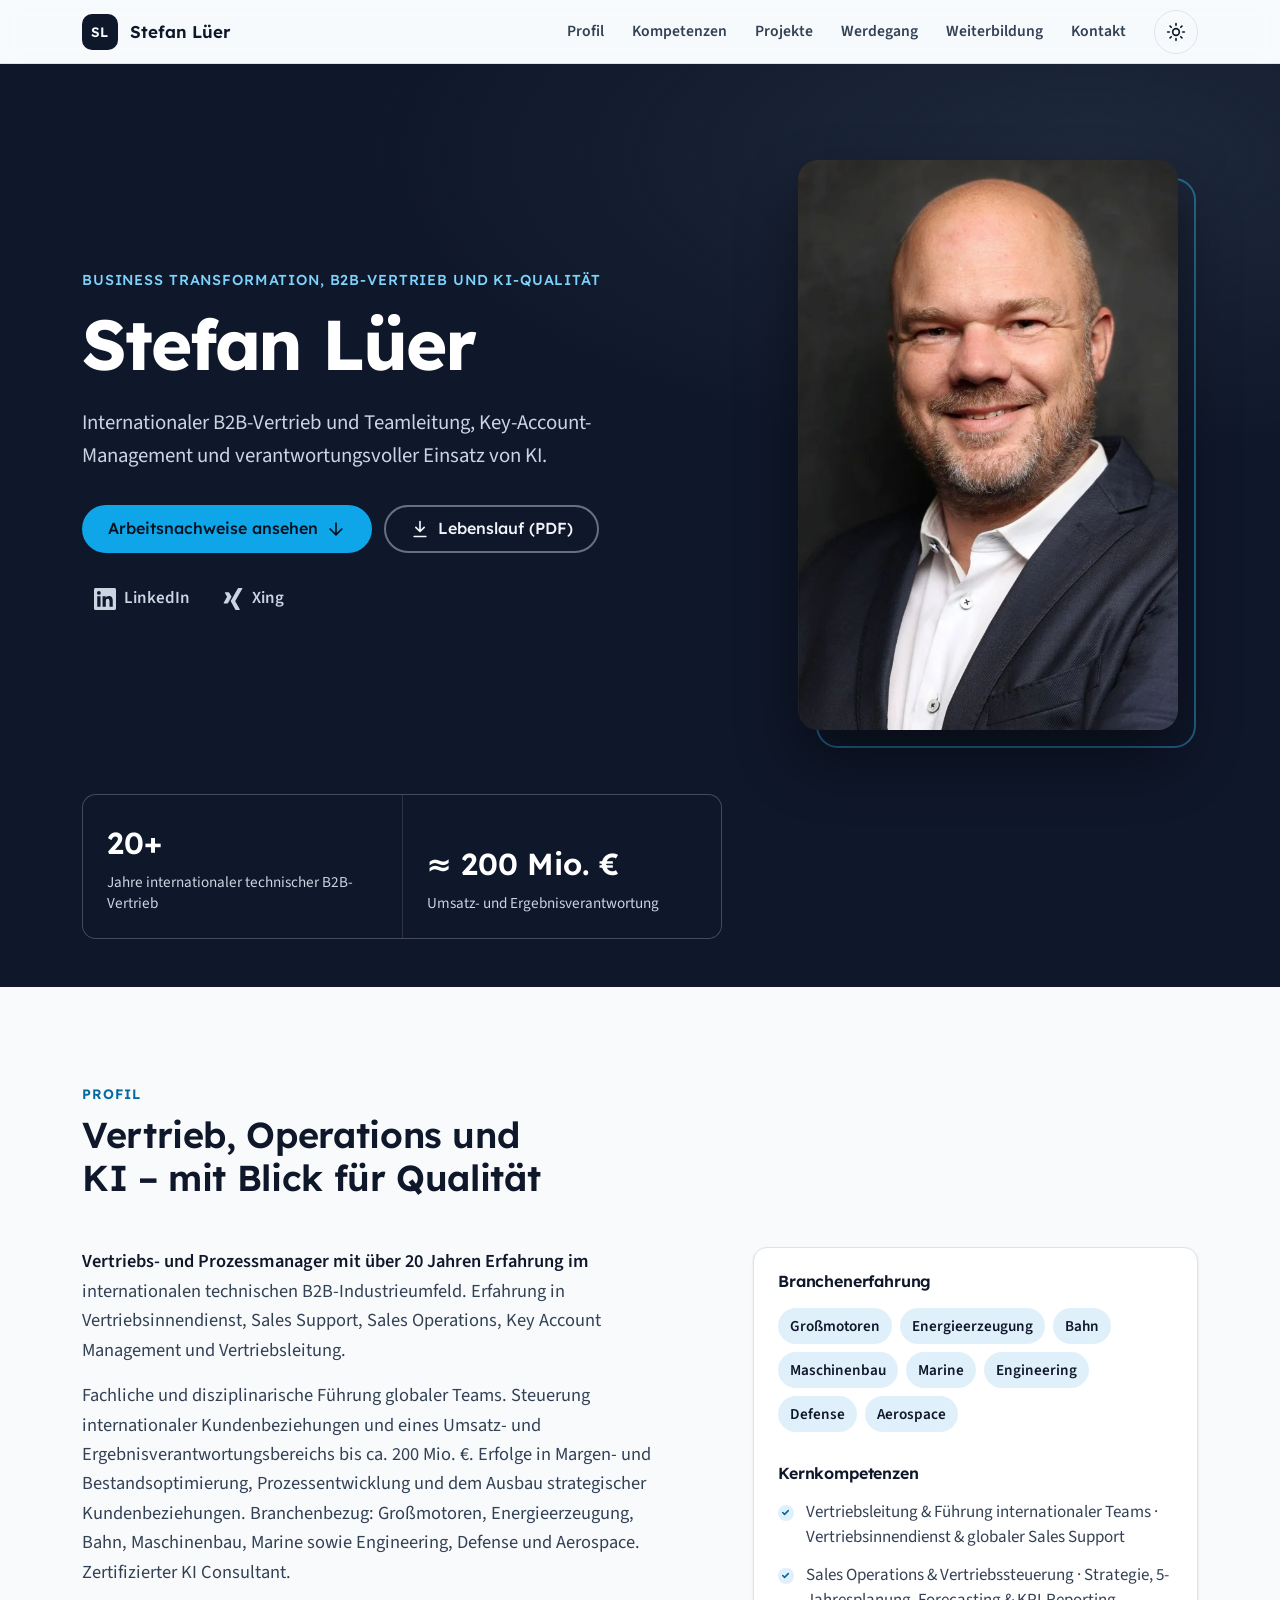
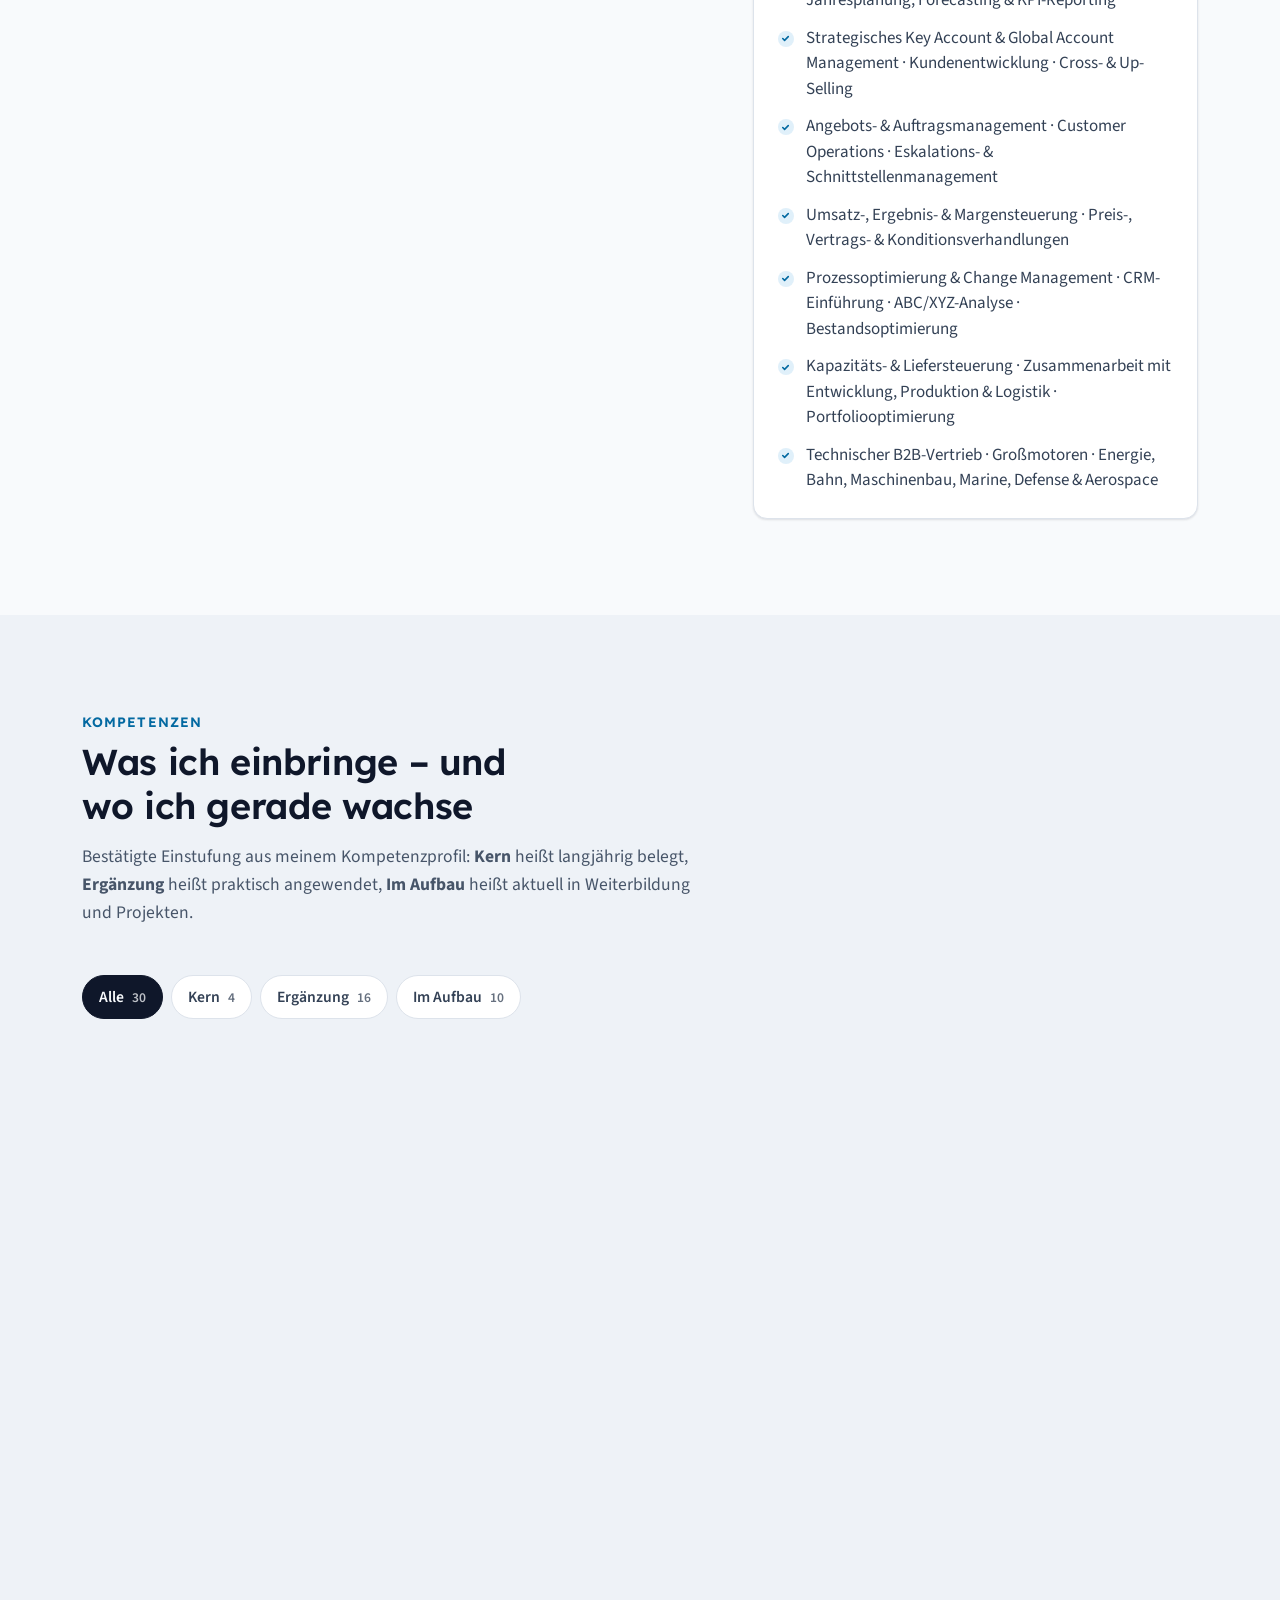
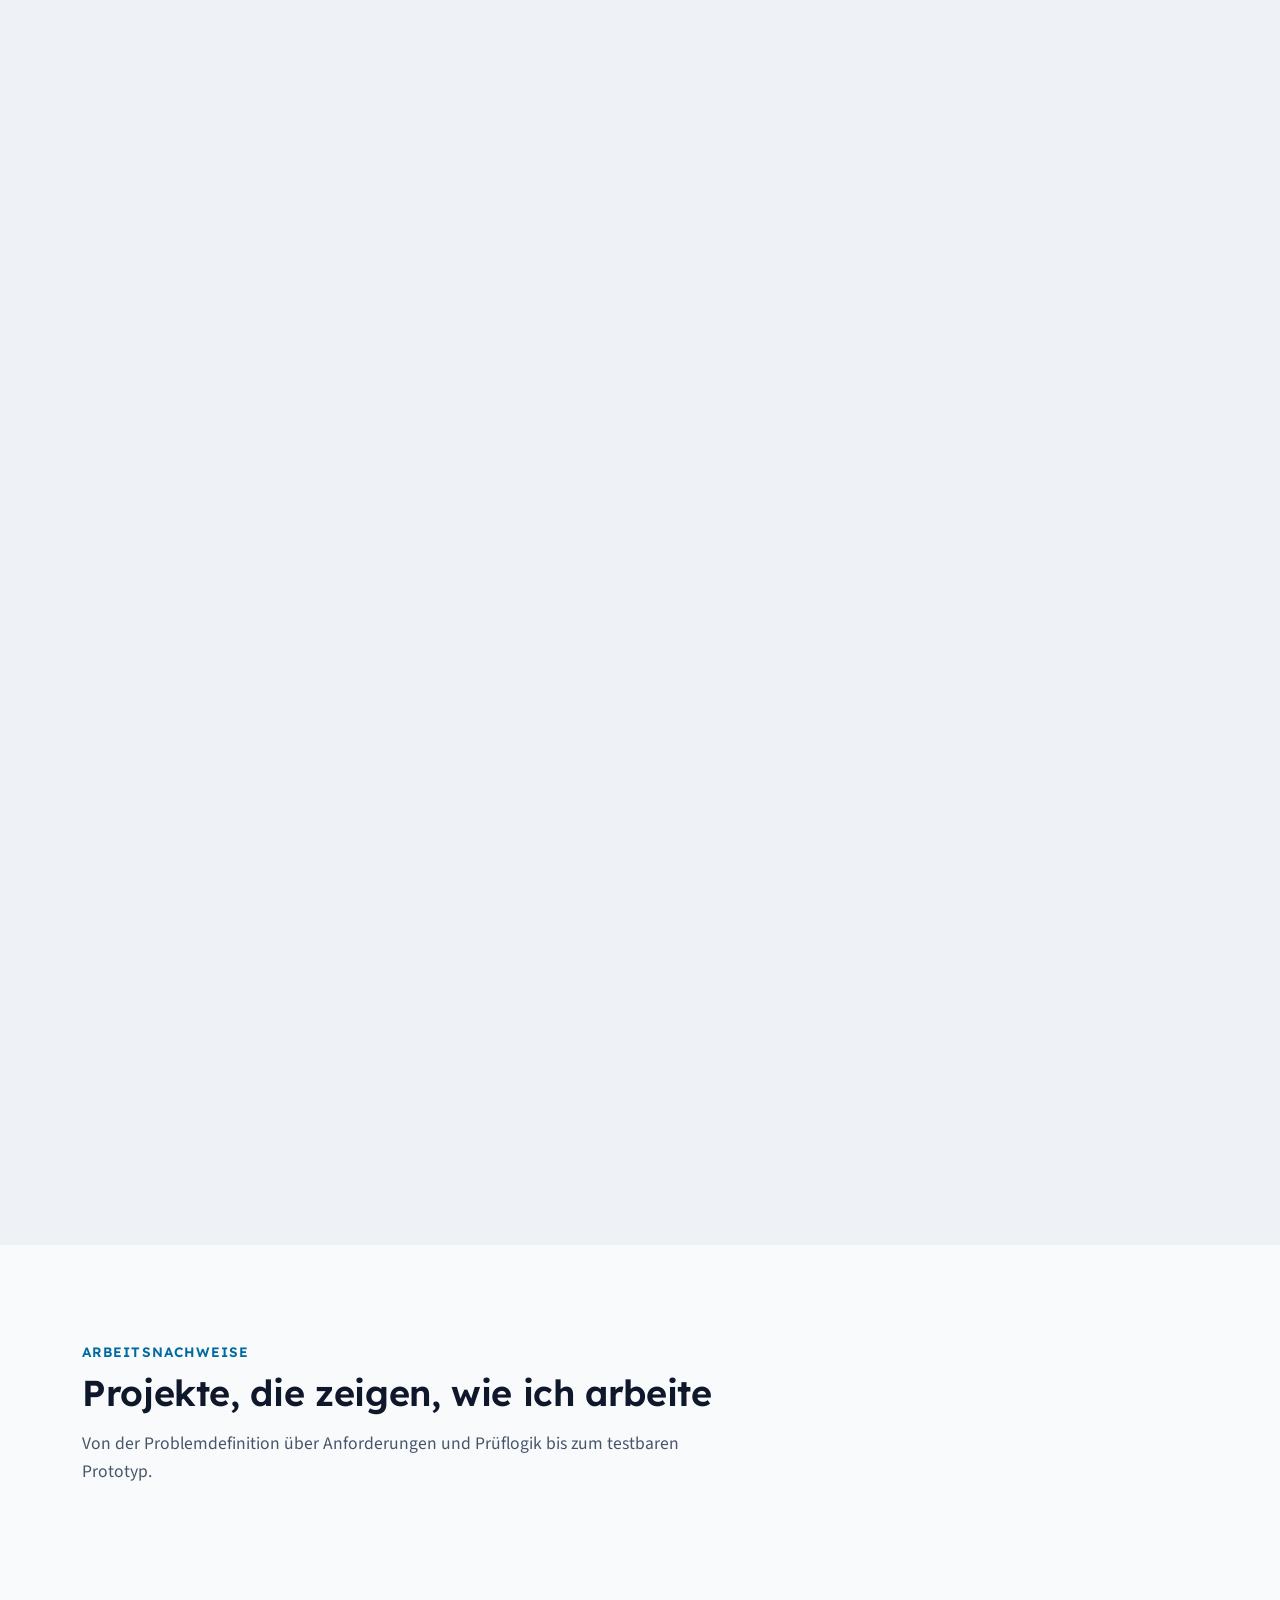
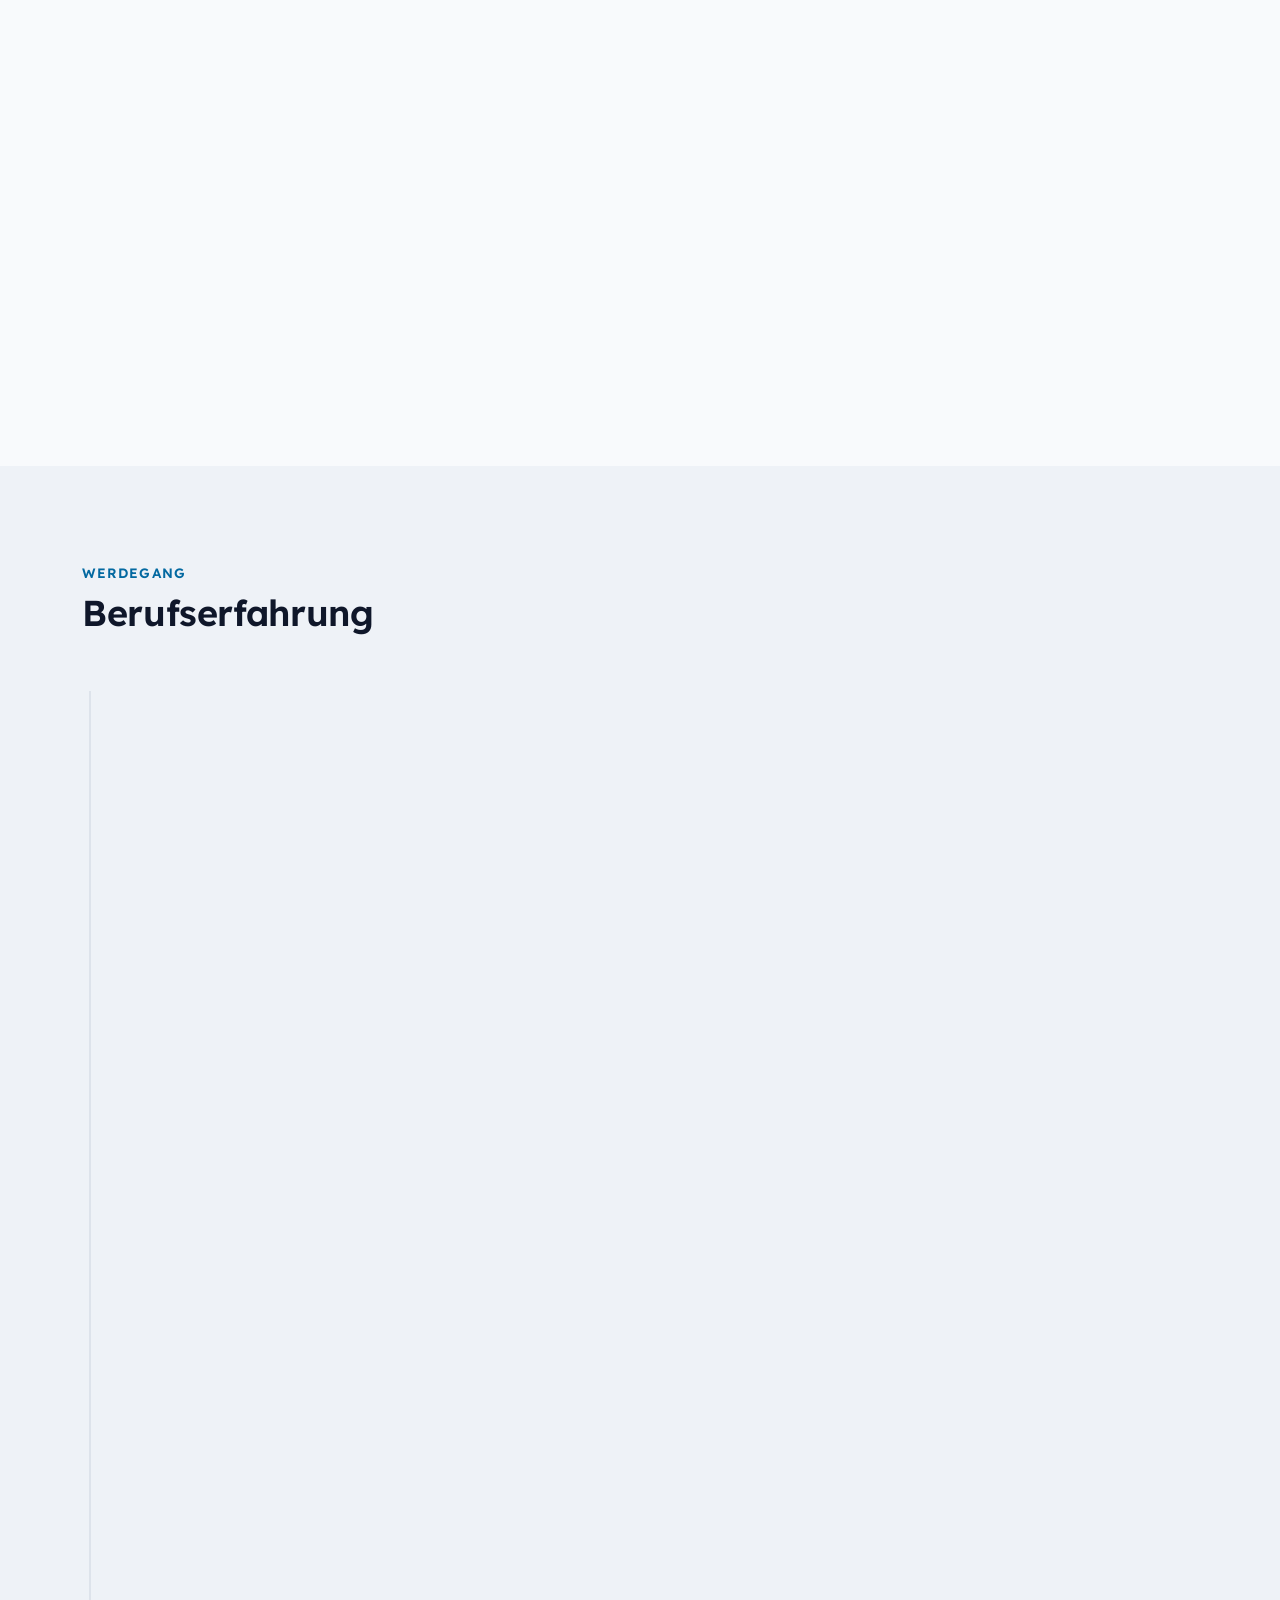
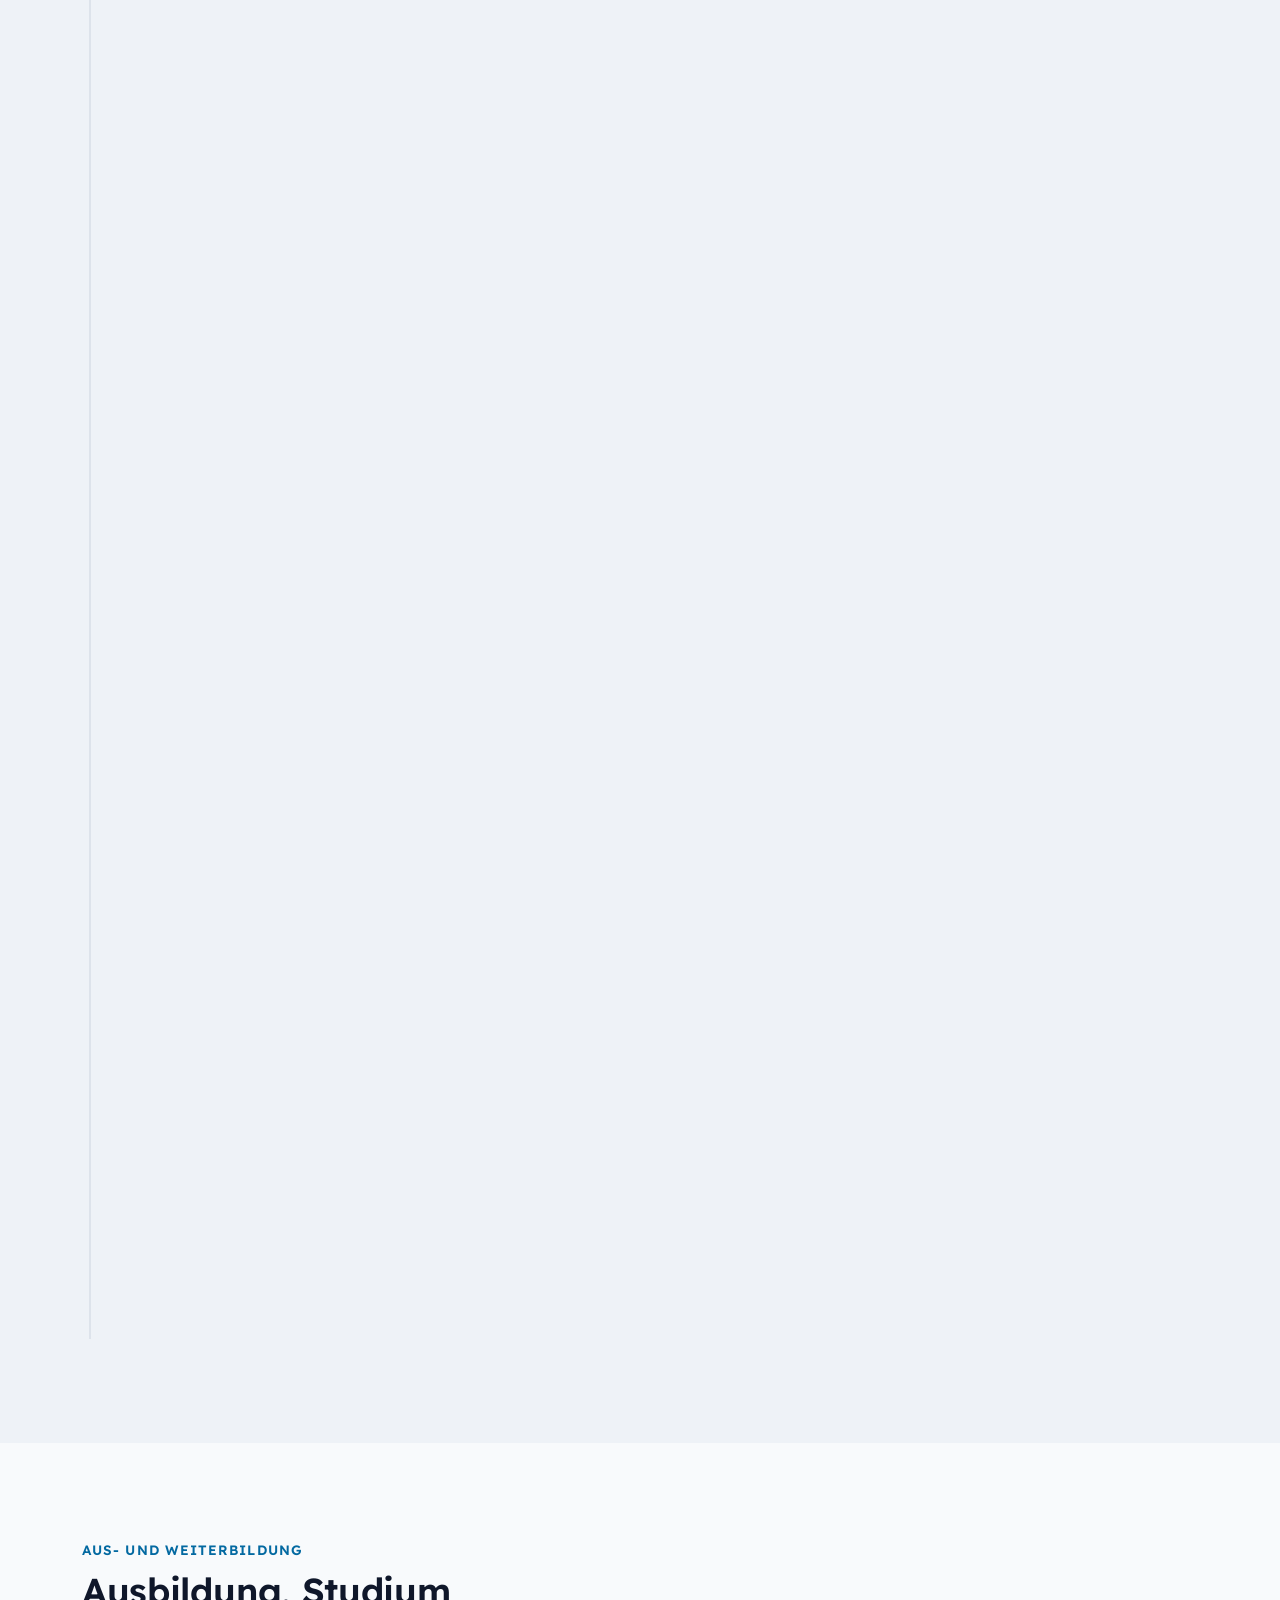
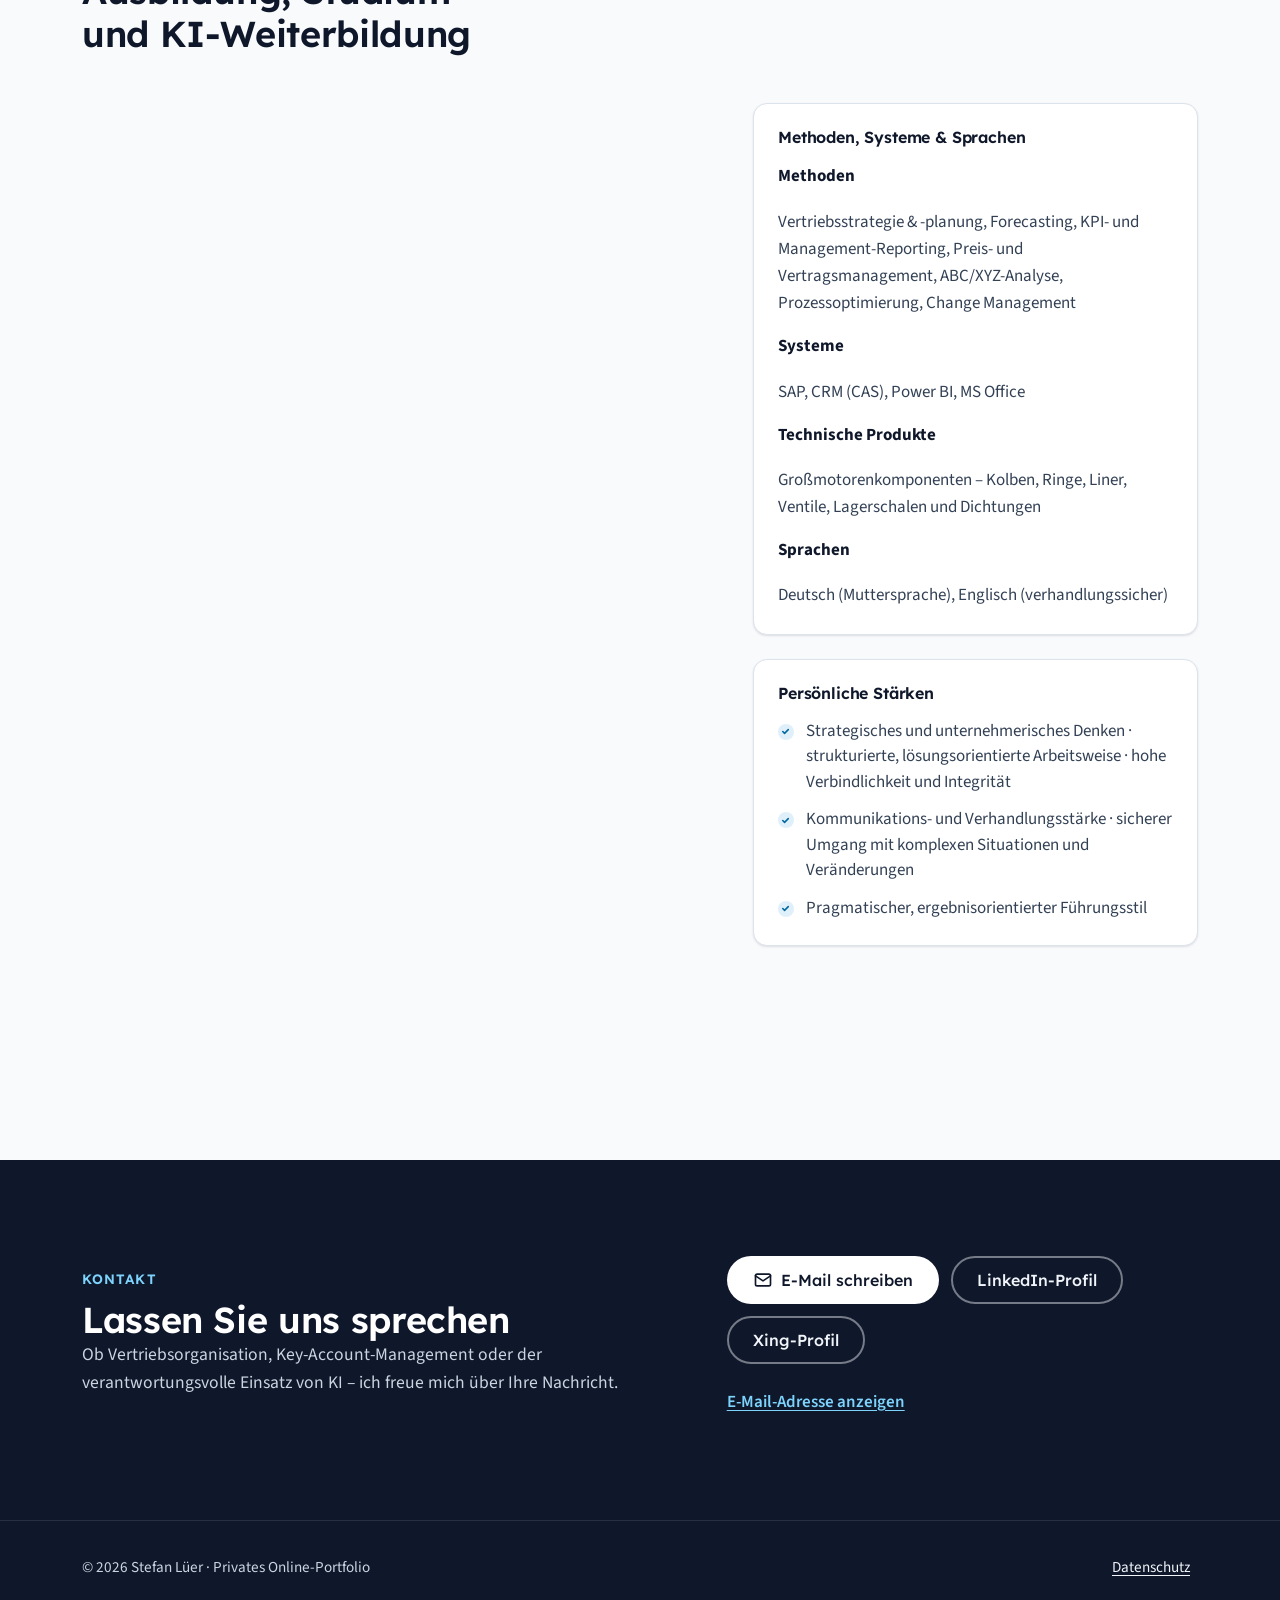
==== site/index.html @ bfc2ee9d "Homepage Stefan Lüer (lueer.me): Profil, Kompetenzen, CHECK!-Demonstrator, Werdegang - Nur site/ wir" ====
<!doctype html>
<html lang="de">
<head>
  <meta charset="utf-8">
  <meta name="viewport" content="width=device-width, initial-scale=1">
  <meta http-equiv="Content-Security-Policy" content="default-src 'self'; script-src 'self'; style-src 'self'; img-src 'self' data:; font-src 'self'; frame-src 'self'; connect-src 'self' https://docs.google.com; base-uri 'self'; form-action 'none'; object-src 'none'; upgrade-insecure-requests">
  <meta name="referrer" content="strict-origin-when-cross-origin">
  <title>Stefan Lüer – Internationaler B2B-Vertrieb, Key-Account-Management & KI</title>
  <meta name="description" content="Stefan Lüer: über 20 Jahre internationaler technischer B2B-Vertrieb, Teamleitung und Key-Account-Management – verbunden mit dem verantwortungsvollen Einsatz von KI. Kompetenzen, Projekte und Werdegang.">
  <link rel="canonical" href="https://lueer.me/">
  <meta property="og:type" content="profile">
  <meta property="og:locale" content="de_DE">
  <meta property="og:url" content="https://lueer.me/">
  <meta property="og:title" content="Stefan Lüer – Internationaler B2B-Vertrieb, Key-Account-Management & KI">
  <meta property="og:description" content="Kompetenzen, Arbeitsnachweise und Werdegang.">
  <meta property="og:image" content="https://lueer.me/assets/portrait.jpg">
  <meta property="og:image:alt" content="Portrait von Stefan Lüer">
  <meta name="twitter:card" content="summary">
  <meta name="theme-color" content="#0F172A">
  <link rel="icon" href="favicon.svg" type="image/svg+xml">
  <link rel="preload" href="assets/fonts/lexend-latin.woff2" as="font" type="font/woff2" crossorigin>
  <link rel="stylesheet" href="css/styles.css">
  <script src="js/theme-init.js"></script>
  <script type="application/ld+json">
  {
    "@context": "https://schema.org",
    "@type": "Person",
    "name": "Stefan Lüer",
    "url": "https://lueer.me/",
    "image": "https://lueer.me/assets/portrait.jpg",
    "jobTitle": "Vertriebs- und Prozessmanager",
    "knowsAbout": ["Internationaler B2B-Vertrieb", "Key Account Management", "Sales Operations", "Teamleitung", "KI-Qualität und Evaluation"],
    "sameAs": ["https://www.linkedin.com/in/stefanlueer/", "https://www.xing.com/profile/Stefan_Lueer4"]
  }
  </script>
</head>
<body>
  <a class="skip-link" href="#main">Zum Inhalt springen</a>

  <header class="site-header" id="top">
    <div class="container header-inner">
      <a class="brand" href="#top" aria-label="Stefan Lüer – zum Seitenanfang">
        <span class="brand-mark" aria-hidden="true">SL</span>
        <span class="brand-name">Stefan Lüer</span>
      </a>
      <nav class="main-nav" aria-label="Hauptnavigation">
        <button class="nav-toggle" type="button" aria-expanded="false" aria-controls="nav-list">
          <svg class="icon" aria-hidden="true" viewBox="0 0 24 24"><path d="M4 7h16M4 12h16M4 17h16"/></svg>
          <span>Menü</span>
        </button>
        <ul id="nav-list" class="nav-list">
          <li><a href="#profil">Profil</a></li>
          <li><a href="#kompetenzen">Kompetenzen</a></li>
          <li><a href="#projekte">Projekte</a></li>
          <li><a href="#werdegang">Werdegang</a></li>
          <li><a href="#weiterbildung">Weiterbildung</a></li>
          <li><a href="#kontakt">Kontakt</a></li>
        </ul>
      </nav>
      <button class="theme-toggle" type="button" aria-label="Farbschema umschalten">
        <svg class="icon icon-sun" aria-hidden="true" viewBox="0 0 24 24"><circle cx="12" cy="12" r="4"/><path d="M12 2v2M12 20v2M4.9 4.9l1.4 1.4M17.7 17.7l1.4 1.4M2 12h2M20 12h2M4.9 19.1l1.4-1.4M17.7 6.3l1.4-1.4"/></svg>
        <svg class="icon icon-moon" aria-hidden="true" viewBox="0 0 24 24"><path d="M21 12.8A9 9 0 1 1 11.2 3a7 7 0 0 0 9.8 9.8z"/></svg>
      </button>
    </div>
  </header>

  <main id="main" tabindex="-1">
    <!-- HERO -->
    <section class="hero" aria-labelledby="hero-title">
      <div class="container hero-grid">
        <div class="hero-copy">
          <p class="eyebrow" data-bind="rolle"></p>
          <h1 id="hero-title">Stefan Lüer</h1>
          <p class="hero-lead" data-bind="schwerpunkt"></p>
          <div class="hero-actions">
            <a class="btn btn-primary" href="#projekte">
              Arbeitsnachweise ansehen
              <svg class="icon" aria-hidden="true" viewBox="0 0 24 24"><path d="M12 5v14M5 12l7 7 7-7"/></svg>
            </a>
            <a class="btn btn-ghost" data-link="pdf" href="downloads/Lebenslauf_Stefan_Lueer.pdf" download>
              <svg class="icon" aria-hidden="true" viewBox="0 0 24 24"><path d="M12 3v12M7 10l5 5 5-5M5 21h14"/></svg>
              Lebenslauf (PDF)
            </a>
          </div>
          <ul class="social" aria-label="Profile">
            <li><a class="social-link" data-link="linkedin" href="https://www.linkedin.com/in/stefanlueer/" target="_blank" rel="noopener noreferrer">
              <svg class="icon icon-brand" aria-hidden="true" viewBox="0 0 24 24"><path d="M20.45 20.45h-3.55v-5.57c0-1.33-.03-3.04-1.85-3.04-1.86 0-2.14 1.45-2.14 2.94v5.67H9.35V9h3.41v1.56h.05c.48-.9 1.640-1.85 3.37-1.85 3.6 0 4.27 2.37 4.27 5.46v6.28zM5.34 7.43a2.06 2.06 0 1 1 0-4.13 2.06 2.06 0 0 1 0 4.13zM7.12 20.45H3.56V9h3.56v11.45zM22.22 0H1.77C.79 0 0 .77 0 1.73v20.54C0 23.23.79 24 1.77 24h20.45c.98 0 1.78-.77 1.78-1.73V1.73C24 .77 23.2 0 22.22 0z"/></svg>
              <span>LinkedIn</span><span class="sr-only"> (öffnet in neuem Tab)</span></a></li>
            <li><a class="social-link" data-link="xing" href="https://www.xing.com/profile/Stefan_Lueer4" target="_blank" rel="noopener noreferrer">
              <svg class="icon icon-brand" aria-hidden="true" viewBox="0 0 24 24"><path d="M18.19 0c-.52 0-.74.33-.93.66 0 0-7.46 13.22-7.7 13.66l4.92 9.02c.17.31.44.66.97.66h3.450c.21 0 .38-.08.46-.22.09-.15.09-.35-.01-.54l-4.88-8.92v-.02L22.14.76c.1-.19.1-.39.01-.54-.09-.14-.25-.22-.46-.22h-3.5zM3.65 4.74c-.21 0-.39.07-.47.22-.09.15-.08.34.02.53l2.34 4.05v.02L1.86 16.05c-.1.19-.09.38 0 .53.09.14.24.23.45.23h3.46c.52 0 .77-.35.95-.67l3.73-6.6-2.38-4.16c-.17-.31-.43-.66-.96-.66H3.65z"/></svg>
              <span>Xing</span><span class="sr-only"> (öffnet in neuem Tab)</span></a></li>
          </ul>
        </div>
        <figure class="hero-portrait">
          <picture>
            <source srcset="assets/portrait.webp" type="image/webp">
            <img src="assets/portrait.jpg" width="600" height="900" alt="Portrait von Stefan Lüer" fetchpriority="high">
          </picture>
        </figure>
      </div>
      <div class="container">
        <dl class="stats" id="stats"></dl>
      </div>
    </section>

    <!-- PROFIL -->
    <section class="section" id="profil" aria-labelledby="profil-title">
      <div class="container">
        <header class="section-head">
          <p class="section-kicker">Profil</p>
          <h2 id="profil-title">Vertrieb, Operations und KI – mit Blick für Qualität</h2>
        </header>
        <div class="profil-grid">
          <div class="prose" id="profil-text"></div>
          <aside class="card" aria-labelledby="branchen-title">
            <h3 id="branchen-title" class="card-title">Branchenerfahrung</h3>
            <ul class="chips" id="branchen"></ul>
            <h3 class="card-title mt">Kernkompetenzen</h3>
            <ul class="check-list" id="kernkompetenzen"></ul>
          </aside>
        </div>
      </div>
    </section>

    <!-- KOMPETENZEN -->
    <section class="section section-alt" id="kompetenzen" aria-labelledby="komp-title">
      <div class="container">
        <header class="section-head">
          <p class="section-kicker">Kompetenzen</p>
          <h2 id="komp-title">Was ich einbringe – und wo ich gerade wachse</h2>
          <p class="section-intro">Bestätigte Einstufung aus meinem Kompetenzprofil: <strong>Kern</strong> heißt langjährig belegt, <strong>Ergänzung</strong> heißt praktisch angewendet, <strong>Im Aufbau</strong> heißt aktuell in Weiterbildung und Projekten.</p>
        </header>
        <div class="filter-bar" role="group" aria-label="Kompetenzen nach Stufe filtern" id="komp-filter"></div>
        <p class="sr-only" aria-live="polite" id="komp-status"></p>
        <div class="komp-grid" id="komp-grid"></div>
      </div>
    </section>

    <!-- PROJEKTE -->
    <section class="section" id="projekte" aria-labelledby="proj-title">
      <div class="container">
        <header class="section-head">
          <p class="section-kicker">Arbeitsnachweise</p>
          <h2 id="proj-title">Projekte, die zeigen, wie ich arbeite</h2>
          <p class="section-intro">Von der Problemdefinition über Anforderungen und Prüflogik bis zum testbaren Prototyp.</p>
        </header>
        <div id="projekte-liste" class="projekte"></div>
      </div>
    </section>

    <!-- WERDEGANG -->
    <section class="section section-alt" id="werdegang" aria-labelledby="wd-title">
      <div class="container">
        <header class="section-head">
          <p class="section-kicker">Werdegang</p>
          <h2 id="wd-title">Berufserfahrung</h2>
        </header>
        <ol class="timeline" id="timeline"></ol>
      </div>
    </section>

    <!-- WEITERBILDUNG -->
    <section class="section" id="weiterbildung" aria-labelledby="wb-title">
      <div class="container">
        <header class="section-head">
          <p class="section-kicker">Aus- und Weiterbildung</p>
          <h2 id="wb-title">Ausbildung, Studium und KI-Weiterbildung</h2>
        </header>
        <div class="edu-grid">
          <ol class="edu-list" id="ausbildung"></ol>
          <div class="side-stack">
            <section class="card" aria-labelledby="meth-title">
              <h3 id="meth-title" class="card-title">Methoden, Systeme & Sprachen</h3>
              <dl class="meth-list" id="methoden"></dl>
            </section>
            <section class="card" aria-labelledby="st-title">
              <h3 id="st-title" class="card-title">Persönliche Stärken</h3>
              <ul class="check-list" id="staerken"></ul>
            </section>
          </div>
        </div>
      </div>
    </section>

    <!-- KONTAKT -->
    <section class="section contact" id="kontakt" aria-labelledby="kontakt-title">
      <div class="container contact-inner">
        <div>
          <p class="section-kicker">Kontakt</p>
          <h2 id="kontakt-title">Lassen Sie uns sprechen</h2>
          <p class="section-intro">Ob Vertriebsorganisation, Key-Account-Management oder der verantwortungsvolle Einsatz von KI – ich freue mich über Ihre Nachricht.</p>
        </div>
        <div class="contact-box">
          <div class="contact-actions">
            <button class="btn btn-light" type="button" data-mail="write">
              <svg class="icon" aria-hidden="true" viewBox="0 0 24 24"><rect x="3" y="5" width="18" height="14" rx="2"/><path d="m3 7 9 6 9-6"/></svg>
              E-Mail schreiben
            </button>
            <a class="btn btn-outline-light" href="https://www.linkedin.com/in/stefanlueer/" target="_blank" rel="noopener noreferrer">LinkedIn-Profil<span class="sr-only"> (öffnet in neuem Tab)</span></a>
            <a class="btn btn-outline-light" href="https://www.xing.com/profile/Stefan_Lueer4" target="_blank" rel="noopener noreferrer">Xing-Profil<span class="sr-only"> (öffnet in neuem Tab)</span></a>
          </div>
          <p class="mail-reveal">
            <button class="link-button" type="button" data-mail="show" aria-controls="mail-output" aria-expanded="false">E-Mail-Adresse anzeigen</button>
            <span id="mail-output" class="mail-output" aria-live="polite"></span>
          </p>
        </div>
      </div>
    </section>
  </main>

  <footer class="site-footer">
    <div class="container footer-inner">
      <p>© <span id="jahr">2026</span> Stefan Lüer · Privates Online-Portfolio</p>
      <ul class="footer-links">
        <li><a href="datenschutz.html">Datenschutz</a></li>
      </ul>
    </div>
  </footer>

  <noscript><p class="noscript">Für die vollständige Darstellung bitte JavaScript aktivieren. <a href="downloads/Lebenslauf_Stefan_Lueer.pdf">Lebenslauf als PDF</a></p></noscript>

  <script src="data/cv.js"></script>
  <script src="data/site.js"></script>
  <script src="js/mail.js"></script>
  <script src="js/app.js"></script>
</body>
</html>
---- site/css/styles.css ----
/* =========================================================================
   Stefan Lüer – Homepage
   Design-System (UI/UX Pro Max): „Trust & Authority“, Accessible & Ethical
   Navy + Blau-Akzent · Lexend / Source Sans 3 (selbst gehostet, DSGVO)
   ========================================================================= */

@font-face {
  font-family: "Lexend";
  src: url("../assets/fonts/lexend-latin.woff2") format("woff2");
  font-weight: 100 900; font-style: normal; font-display: swap;
}
@font-face {
  font-family: "Source Sans 3";
  src: url("../assets/fonts/source-sans-3-latin.woff2") format("woff2");
  font-weight: 200 900; font-style: normal; font-display: swap;
}

:root {
  /* Farben – hell */
  --c-bg: #F8FAFC;
  --c-bg-alt: #EEF2F7;
  --c-surface: #FFFFFF;
  --c-ink: #0F172A;
  --c-ink-soft: #334155;
  --c-muted: #475569;
  --c-border: #DDE3EB;
  --c-accent: #0369A1;
  --c-accent-hover: #075985;
  --c-accent-soft: #E0F0FA;
  --c-on-accent: #FFFFFF;
  --c-kern: #0F172A;
  --c-ergaenzung: #0369A1;
  --c-aufbau: #64748B;
  --c-hero: #0F172A;
  --c-hero-2: #1E293B;
  --c-on-hero: #F1F5F9;
  --c-on-hero-muted: #CBD5E1;
  --c-focus: #0369A1;

  /* Typografie */
  --f-head: "Lexend", system-ui, -apple-system, "Segoe UI", sans-serif;
  --f-body: "Source Sans 3", system-ui, -apple-system, "Segoe UI", sans-serif;

  /* Abstände (8er-Raster, großzügig) */
  --s-1: 4px; --s-2: 8px; --s-3: 12px; --s-4: 16px; --s-5: 24px;
  --s-6: 32px; --s-7: 48px; --s-8: 64px; --s-9: 96px;

  --radius: 14px;
  --radius-sm: 8px;
  --shadow-1: 0 1px 2px rgba(15, 23, 42, .06), 0 1px 3px rgba(15, 23, 42, .06);
  --shadow-2: 0 10px 30px rgba(15, 23, 42, .10);
  --ease-out: cubic-bezier(.22, .61, .36, 1);
  --t-fast: 160ms;
  --t-med: 320ms;
  --header-h: 64px;
  color-scheme: light;
}

@media (prefers-color-scheme: dark) {
  :root:not([data-theme="light"]) {
    --c-bg: #0B1120; --c-bg-alt: #111a2e; --c-surface: #15203a; --c-ink: #F1F5F9;
    --c-ink-soft: #CBD5E1; --c-muted: #A3B1C6; --c-border: #263354; --c-accent: #38BDF8;
    --c-accent-hover: #7DD3FC; --c-accent-soft: #0c2a40; --c-on-accent: #04121F;
    --c-kern: #F1F5F9; --c-ergaenzung: #38BDF8; --c-aufbau: #94A3B8;
    --c-hero: #070C18; --c-hero-2: #111a2e; --c-focus: #7DD3FC;
    --shadow-1: 0 1px 2px rgba(0,0,0,.4); --shadow-2: 0 10px 30px rgba(0,0,0,.45);
    color-scheme: dark;
  }
}
:root[data-theme="dark"] {
  --c-bg: #0B1120; --c-bg-alt: #111a2e; --c-surface: #15203a; --c-ink: #F1F5F9;
  --c-ink-soft: #CBD5E1; --c-muted: #A3B1C6; --c-border: #263354; --c-accent: #38BDF8;
  --c-accent-hover: #7DD3FC; --c-accent-soft: #0c2a40; --c-on-accent: #04121F;
  --c-kern: #F1F5F9; --c-ergaenzung: #38BDF8; --c-aufbau: #94A3B8;
  --c-hero: #070C18; --c-hero-2: #111a2e; --c-focus: #7DD3FC;
  --shadow-1: 0 1px 2px rgba(0,0,0,.4); --shadow-2: 0 10px 30px rgba(0,0,0,.45);
  color-scheme: dark;
}

/* ---------- Basis ---------- */
*, *::before, *::after { box-sizing: border-box; }
html { scroll-behavior: smooth; scroll-padding-top: calc(var(--header-h) + 16px); -webkit-text-size-adjust: 100%; }
body {
  margin: 0; background: var(--c-bg); color: var(--c-ink);
  font-family: var(--f-body); font-size: 1.0625rem; line-height: 1.6;
  -webkit-font-smoothing: antialiased; text-rendering: optimizeLegibility;
}
h1, h2, h3 { font-family: var(--f-head); line-height: 1.2; margin: 0; text-wrap: balance; letter-spacing: -.01em; }
h2 { font-size: clamp(1.6rem, 1.2rem + 1.6vw, 2.25rem); font-weight: 600; }
h3 { font-size: 1.125rem; font-weight: 600; }
p { margin: 0 0 var(--s-4); }
a { color: var(--c-accent); text-underline-offset: 3px; }
a:hover { color: var(--c-accent-hover); }
img { max-width: 100%; height: auto; display: block; }
ul, ol { margin: 0; padding: 0; }
:focus-visible { outline: 3px solid var(--c-focus); outline-offset: 3px; border-radius: 4px; }
main:focus { outline: none; }

.container { width: 100%; max-width: 1180px; margin: 0 auto; padding: 0 var(--s-4); }
@media (min-width: 768px) { .container { padding: 0 var(--s-6); } }

.icon { width: 20px; height: 20px; flex: none; fill: none; stroke: currentColor; stroke-width: 2; stroke-linecap: round; stroke-linejoin: round; }
.icon-brand { fill: currentColor; stroke: none; }

.sr-only { position: absolute; width: 1px; height: 1px; padding: 0; margin: -1px; overflow: hidden; clip: rect(0 0 0 0); white-space: nowrap; border: 0; }
.skip-link {
  position: absolute; left: var(--s-4); top: -100px; z-index: 1000; padding: var(--s-3) var(--s-4);
  background: var(--c-accent); color: var(--c-on-accent); border-radius: var(--radius-sm); font-weight: 600;
}
.skip-link:focus { top: var(--s-3); color: var(--c-on-accent); }

/* ---------- Buttons ---------- */
.btn {
  display: inline-flex; align-items: center; justify-content: center; gap: var(--s-2);
  min-height: 48px; padding: 0 var(--s-5); border-radius: 999px; border: 2px solid transparent;
  font-family: var(--f-head); font-weight: 500; font-size: 1rem; text-decoration: none; cursor: pointer;
  transition: background-color var(--t-fast) var(--ease-out), color var(--t-fast) var(--ease-out), border-color var(--t-fast) var(--ease-out), transform var(--t-fast) var(--ease-out);
  touch-action: manipulation;
}
.btn:active { transform: scale(.98); }
.btn-primary { background: #0EA5E9; color: #04121F; }
.btn-primary:hover { background: #38BDF8; color: #04121F; }
.btn-ghost { color: var(--c-on-hero); border-color: rgba(241, 245, 249, .4); }
.btn-ghost:hover { border-color: var(--c-on-hero); color: #fff; background: rgba(255,255,255,.06); }
.btn-accent { background: var(--c-accent); color: var(--c-on-accent); }
.btn-accent:hover { background: var(--c-accent-hover); color: var(--c-on-accent); }
.btn-secondary { color: var(--c-ink); border-color: var(--c-border); background: var(--c-surface); }
.btn-secondary:hover { border-color: var(--c-ink-soft); color: var(--c-ink); }
.btn-light { background: #fff; color: #0F172A; }
.btn-light:hover { background: #E0F2FE; color: #0F172A; }
.btn-outline-light { color: #F1F5F9; border-color: rgba(241,245,249,.45); }
.btn-outline-light:hover { border-color: #fff; color: #fff; background: rgba(255,255,255,.06); }

/* ---------- Header ---------- */
.site-header {
  position: sticky; top: 0; z-index: 40; height: var(--header-h);
  background: color-mix(in srgb, var(--c-bg) 88%, transparent);
  backdrop-filter: saturate(160%) blur(10px); -webkit-backdrop-filter: saturate(160%) blur(10px);
  border-bottom: 1px solid var(--c-border);
}
.header-inner { height: 100%; display: flex; align-items: center; gap: var(--s-4); }
.brand { display: inline-flex; align-items: center; gap: var(--s-3); text-decoration: none; color: var(--c-ink); font-family: var(--f-head); font-weight: 600; min-height: 44px; }
.brand:hover { color: var(--c-ink); }
.brand-mark { display: grid; place-items: center; width: 36px; height: 36px; border-radius: 10px; background: var(--c-ink); color: var(--c-bg); font-size: .85rem; letter-spacing: .02em; }
.main-nav { margin-left: auto; position: relative; }
.nav-list { list-style: none; display: flex; gap: var(--s-1); }
.nav-list a {
  display: inline-flex; align-items: center; min-height: 44px; padding: 0 var(--s-3); border-radius: var(--radius-sm);
  color: var(--c-ink-soft); text-decoration: none; font-weight: 600; font-size: .98rem;
  transition: color var(--t-fast), background-color var(--t-fast);
}
.nav-list a:hover { color: var(--c-ink); background: var(--c-bg-alt); }
.nav-list a[aria-current="true"] { color: var(--c-accent); box-shadow: inset 0 -2px 0 var(--c-accent); border-radius: 0; }
.nav-toggle { display: none; }
.theme-toggle {
  display: grid; place-items: center; width: 44px; height: 44px; border-radius: 999px; cursor: pointer;
  background: transparent; color: var(--c-ink); border: 1px solid var(--c-border);
  transition: background-color var(--t-fast);
}
.theme-toggle:hover { background: var(--c-bg-alt); }
.icon-moon { display: none; }
:root[data-theme="dark"] .icon-sun { display: none; }
:root[data-theme="dark"] .icon-moon { display: block; }
@media (prefers-color-scheme: dark) {
  :root:not([data-theme="light"]) .icon-sun { display: none; }
  :root:not([data-theme="light"]) .icon-moon { display: block; }
}

@media (max-width: 899px) {
  .nav-toggle {
    display: inline-flex; align-items: center; gap: var(--s-2); min-height: 44px; padding: 0 var(--s-3);
    background: transparent; color: var(--c-ink); border: 1px solid var(--c-border); border-radius: 999px;
    font: 600 .95rem var(--f-body); cursor: pointer;
  }
  .nav-list {
    position: absolute; right: 0; top: calc(100% + 10px); flex-direction: column; min-width: 220px;
    padding: var(--s-2); background: var(--c-surface); border: 1px solid var(--c-border); border-radius: var(--radius);
    box-shadow: var(--shadow-2); opacity: 0; visibility: hidden; transform: translateY(-6px);
    transition: opacity var(--t-fast) var(--ease-out), transform var(--t-fast) var(--ease-out), visibility var(--t-fast);
  }
  .nav-list.open { opacity: 1; visibility: visible; transform: none; }
  .nav-list a { width: 100%; }
  .nav-list a[aria-current="true"] { box-shadow: inset 3px 0 0 var(--c-accent); }
}

/* ---------- Hero ---------- */
.hero {
  background: radial-gradient(1200px 500px at 85% 10%, var(--c-hero-2), transparent 60%), var(--c-hero);
  color: var(--c-on-hero); padding: var(--s-8) 0 var(--s-7);
}
.hero-grid { display: grid; gap: var(--s-7); align-items: center; }
@media (min-width: 900px) { .hero-grid { grid-template-columns: 1.35fr .9fr; gap: var(--s-8); } .hero { padding-top: var(--s-9); } }
.eyebrow { font-family: var(--f-head); font-size: .9rem; font-weight: 500; letter-spacing: .06em; text-transform: uppercase; color: #7DD3FC; margin-bottom: var(--s-4); }
.hero h1 { font-size: clamp(2.6rem, 1.6rem + 4.5vw, 4.4rem); font-weight: 700; letter-spacing: -.03em; line-height: 1.05; margin-bottom: var(--s-5); color: #fff; }
.hero-lead { font-size: clamp(1.1rem, 1rem + .5vw, 1.3rem); color: var(--c-on-hero-muted); max-width: 58ch; margin-bottom: var(--s-6); }
.hero-actions { display: flex; flex-wrap: wrap; gap: var(--s-3); margin-bottom: var(--s-5); }
.social { list-style: none; display: flex; flex-wrap: wrap; gap: var(--s-2); }
.social-link {
  display: inline-flex; align-items: center; gap: var(--s-2); min-height: 44px; padding: 0 var(--s-3);
  color: var(--c-on-hero-muted); text-decoration: none; font-weight: 600; border-radius: var(--radius-sm);
  transition: color var(--t-fast), background-color var(--t-fast);
}
.social-link:hover { color: #fff; background: rgba(255,255,255,.06); }
.social-link .icon { width: 22px; height: 22px; }
.hero-portrait { margin: 0; justify-self: center; width: min(100%, 380px); position: relative; }
.hero-portrait::before {
  content: ""; position: absolute; inset: 18px -18px -18px 18px; border: 2px solid rgba(56, 189, 248, .45); border-radius: 22px;
}
.hero-portrait img { position: relative; border-radius: 20px; aspect-ratio: 2 / 3; object-fit: cover; box-shadow: 0 30px 60px rgba(0,0,0,.45); }
@media (max-width: 899px) { .hero-portrait { width: min(72%, 300px); order: -1; } }

.stats {
  margin: var(--s-8) 0 0; display: grid; grid-template-columns: repeat(2, minmax(0, 1fr)); gap: 1px;
  background: rgba(255,255,255,.12); border: 1px solid rgba(255,255,255,.12); border-radius: var(--radius); overflow: hidden;
}
@media (max-width: 479px) { .stats { grid-template-columns: 1fr; } }
@media (min-width: 900px) { .stats { max-width: 640px; } }
.stat { background: var(--c-hero); padding: var(--s-5); display: flex; flex-direction: column-reverse; gap: var(--s-1); }
.stat dt { color: var(--c-on-hero-muted); font-size: .95rem; line-height: 1.4; }
.stat dd { margin: 0; font-family: var(--f-head); font-weight: 600; font-size: clamp(1.4rem, 1.1rem + 1vw, 1.9rem); color: #fff; font-variant-numeric: tabular-nums; }

/* ---------- Sektionen ---------- */
.section { padding: var(--s-8) 0; }
@media (min-width: 900px) { .section { padding: var(--s-9) 0; } }
.section-alt { background: var(--c-bg-alt); }
.section-head { max-width: 760px; margin-bottom: var(--s-7); }
.section-kicker { font-family: var(--f-head); font-size: .85rem; font-weight: 600; letter-spacing: .08em; text-transform: uppercase; color: var(--c-accent); margin-bottom: var(--s-2); }
.section-head h2 { margin-bottom: var(--s-4); }
.section-intro { color: var(--c-muted); font-size: 1.1rem; max-width: 68ch; }

.card { background: var(--c-surface); border: 1px solid var(--c-border); border-radius: var(--radius); padding: var(--s-5); box-shadow: var(--shadow-1); }
.card-title { font-size: 1rem; margin-bottom: var(--s-4); }
.card-title.mt { margin-top: var(--s-6); }

/* Profil */
.profil-grid { display: grid; gap: var(--s-6); }
@media (min-width: 900px) { .profil-grid { grid-template-columns: 1.4fr 1fr; gap: var(--s-7); align-items: start; } }
.prose p { font-size: 1.15rem; color: var(--c-ink-soft); max-width: 66ch; }
.prose p:first-child::first-line { color: var(--c-ink); font-weight: 600; }
.chips { list-style: none; display: flex; flex-wrap: wrap; gap: var(--s-2); }
.chips li { padding: 6px 12px; border-radius: 999px; background: var(--c-accent-soft); color: var(--c-ink); font-size: .95rem; font-weight: 600; }
.check-list { list-style: none; display: grid; gap: var(--s-3); }
.check-list li { position: relative; padding-left: 28px; color: var(--c-ink-soft); line-height: 1.5; }
.check-list li::before {
  content: ""; position: absolute; left: 0; top: .3em; width: 16px; height: 16px; border-radius: 50%;
  background: var(--c-accent-soft) url("data:image/svg+xml,%3Csvg xmlns='http://www.w3.org/2000/svg' viewBox='0 0 24 24' fill='none' stroke='%230369A1' stroke-width='3.5' stroke-linecap='round' stroke-linejoin='round'%3E%3Cpath d='m6 12 4 4 8-8'/%3E%3C/svg%3E") center / 11px no-repeat;
}

/* Kompetenzen */
.filter-bar { display: flex; flex-wrap: wrap; gap: var(--s-2); margin-bottom: var(--s-6); }
.filter-btn {
  display: inline-flex; align-items: center; gap: var(--s-2); min-height: 44px; padding: 0 var(--s-4);
  border-radius: 999px; border: 1px solid var(--c-border); background: var(--c-surface); color: var(--c-ink-soft);
  font: 600 .98rem var(--f-body); cursor: pointer; transition: background-color var(--t-fast), color var(--t-fast), border-color var(--t-fast);
}
.filter-btn:hover { border-color: var(--c-ink-soft); color: var(--c-ink); }
.filter-btn[aria-pressed="true"] { background: var(--c-ink); color: var(--c-bg); border-color: var(--c-ink); }
.filter-btn .count { font-variant-numeric: tabular-nums; font-size: .85rem; opacity: .75; }

.komp-grid { display: grid; gap: var(--s-5); align-items: start; grid-template-columns: repeat(auto-fill, minmax(min(100%, 340px), 1fr)); }
.komp-group h3 { display: flex; align-items: center; justify-content: space-between; gap: var(--s-3); margin-bottom: var(--s-4); padding-bottom: var(--s-3); border-bottom: 1px solid var(--c-border); }
.komp-group h3 small { font-family: var(--f-body); font-weight: 600; color: var(--c-muted); font-size: .85rem; font-variant-numeric: tabular-nums; }
.komp-list { list-style: none; display: grid; gap: var(--s-4); }
.komp-item-head { display: flex; align-items: flex-start; justify-content: space-between; gap: var(--s-3); }
.komp-name { font-weight: 700; color: var(--c-ink); line-height: 1.35; }
.komp-beleg { color: var(--c-muted); font-size: .97rem; margin: 2px 0 0; line-height: 1.45; }
.level { display: inline-flex; align-items: center; gap: 6px; flex: none; font-size: .82rem; font-weight: 700; white-space: nowrap; padding: 3px 9px; border-radius: 999px; border: 1px solid currentColor; }
.level .dots { display: inline-flex; gap: 3px; }
.level .dots i { width: 6px; height: 6px; border-radius: 50%; border: 1.5px solid currentColor; }
.level .dots i.on { background: currentColor; }
.level-kern { color: var(--c-kern); }
.level-ergaenzung { color: var(--c-ergaenzung); }
.level-aufbau { color: var(--c-aufbau); border-style: dashed; }
.komp-item[hidden], .komp-group[hidden] { display: none; }

/* Projekte */
.projekte { display: grid; gap: var(--s-6); }
.projekt { display: grid; overflow: hidden; padding: 0; }
@media (min-width: 900px) { .projekt { grid-template-columns: minmax(260px, 340px) 1fr; } }
.projekt-media { background: linear-gradient(160deg, #E8F1F8, #F8FAFC); display: grid; place-items: center; padding: var(--s-6) var(--s-5) 0; }
:root[data-theme="dark"] .projekt-media { background: linear-gradient(160deg, #14233d, #0B1120); }
@media (prefers-color-scheme: dark) { :root:not([data-theme="light"]) .projekt-media { background: linear-gradient(160deg, #14233d, #0B1120); } }
.projekt-media img { width: 100%; max-width: 280px; aspect-ratio: 640 / 1137; object-fit: cover; object-position: top; border-radius: 22px 22px 0 0; box-shadow: var(--shadow-2); }
@media (min-width: 900px) { .projekt-media { padding: var(--s-6) var(--s-6) 0; align-items: end; } }
.projekt-body { padding: var(--s-6) var(--s-5); }
@media (min-width: 900px) { .projekt-body { padding: var(--s-7); } }
.projekt-meta { display: flex; flex-wrap: wrap; gap: var(--s-2); margin-bottom: var(--s-3); }
.badge { display: inline-flex; align-items: center; gap: 6px; padding: 4px 10px; border-radius: 999px; font-size: .85rem; font-weight: 700; background: var(--c-accent-soft); color: var(--c-ink); }
.badge-status::before { content: ""; width: 8px; height: 8px; border-radius: 50%; background: #F59E0B; }
.projekt h3 { font-size: clamp(1.3rem, 1.1rem + .8vw, 1.7rem); margin-bottom: var(--s-2); }
.projekt-sub { color: var(--c-muted); font-size: 1.05rem; margin-bottom: var(--s-5); }
.projekt-rolle { padding: var(--s-3) var(--s-4); border-left: 3px solid var(--c-accent); background: var(--c-bg-alt); border-radius: 0 var(--radius-sm) var(--radius-sm) 0; margin-bottom: var(--s-5); color: var(--c-ink-soft); }
.projekt-rolle strong { color: var(--c-ink); }
.projekt-cols { display: grid; gap: var(--s-5); margin-bottom: var(--s-5); }
@media (min-width: 700px) { .projekt-cols { grid-template-columns: 1fr 1fr; } }
.projekt h4 { font-family: var(--f-head); font-size: .9rem; font-weight: 600; text-transform: uppercase; letter-spacing: .06em; color: var(--c-muted); margin: 0 0 var(--s-3); }
.projekt-cols ul { list-style: none; display: grid; gap: var(--s-2); }
.projekt-cols li { position: relative; padding-left: 18px; color: var(--c-ink-soft); line-height: 1.5; }
.projekt-cols li::before { content: ""; position: absolute; left: 2px; top: .62em; width: 7px; height: 7px; border-radius: 2px; background: var(--c-accent); }
.tags { list-style: none; display: flex; flex-wrap: wrap; gap: var(--s-2); margin-bottom: var(--s-5); }
.tags li { font-size: .88rem; padding: 4px 10px; border: 1px solid var(--c-border); border-radius: var(--radius-sm); color: var(--c-ink-soft); }
.projekt-links { display: flex; flex-wrap: wrap; gap: var(--s-3); }
.projekt-demo { grid-column: 1 / -1; border-top: 1px solid var(--c-border); background: var(--c-bg-alt); padding: var(--s-4); }
@media (min-width: 900px) { .projekt-demo { padding: var(--s-5) var(--s-7) var(--s-7); } }
.demo-bar { display: flex; align-items: center; gap: var(--s-3); margin-bottom: var(--s-3); }
.demo-bar p { margin: 0; color: var(--c-muted); font-size: .97rem; }
.demo-dots { display: inline-flex; gap: 5px; flex: none; }
.demo-dots i { width: 10px; height: 10px; border-radius: 50%; background: var(--c-border); }
.projekt-demo iframe { display: block; width: 100%; height: 860px; border: 1px solid var(--c-border); border-radius: var(--radius); background: #f7f3ec; box-shadow: var(--shadow-1); }
@media (max-width: 719px) { .projekt-demo iframe { height: 720px; } }
.projekt-placeholder { border: 2px dashed var(--c-border); border-radius: var(--radius); padding: var(--s-6); text-align: center; color: var(--c-muted); }
.projekt-placeholder strong { display: block; color: var(--c-ink); font-family: var(--f-head); margin-bottom: var(--s-1); }

/* Timeline */
.timeline { list-style: none; position: relative; display: grid; gap: var(--s-5); }
.timeline::before { content: ""; position: absolute; left: 7px; top: 8px; bottom: 8px; width: 2px; background: var(--c-border); }
.tl-item { position: relative; padding-left: var(--s-7); }
.tl-item::before { content: ""; position: absolute; left: 0; top: 8px; width: 16px; height: 16px; border-radius: 50%; background: var(--c-surface); border: 3px solid var(--c-accent); }
.tl-item.tl-muted::before { border-color: var(--c-aufbau); }
.tl-card { padding: var(--s-5); }
@media (min-width: 900px) { .tl-card { display: grid; grid-template-columns: 180px 1fr; gap: var(--s-6); padding: var(--s-6); } }
.tl-date { font-family: var(--f-head); font-weight: 600; color: var(--c-accent); font-variant-numeric: tabular-nums; margin-bottom: var(--s-2); font-size: .98rem; }
.tl-title { font-size: 1.2rem; margin-bottom: 2px; }
.tl-org { color: var(--c-muted); font-weight: 600; margin-bottom: var(--s-4); }
.tl-list { list-style: disc; padding-left: 1.2em; display: grid; gap: var(--s-2); color: var(--c-ink-soft); }
.tl-list li::marker { color: var(--c-aufbau); }
.tl-highlights { margin-top: var(--s-4); padding: var(--s-4); background: var(--c-bg-alt); border-radius: var(--radius-sm); }
.tl-highlights h4 { font-family: var(--f-head); font-size: .85rem; text-transform: uppercase; letter-spacing: .06em; color: var(--c-accent); margin: 0 0 var(--s-3); font-weight: 600; }
.tl-highlights .tl-list li::marker { color: var(--c-accent); }
.cv-stand { font-size: .98rem !important; }

/* Weiterbildung */
.edu-grid { display: grid; gap: var(--s-6); }
@media (min-width: 900px) { .edu-grid { grid-template-columns: 1.4fr 1fr; align-items: start; gap: var(--s-7); } }
.edu-list { list-style: none; display: grid; gap: var(--s-3); }
.edu-item { padding: var(--s-4) var(--s-5); }
.edu-top { display: flex; flex-wrap: wrap; align-items: center; gap: var(--s-2) var(--s-3); margin-bottom: var(--s-1); }
.edu-date { font-weight: 700; color: var(--c-accent); font-variant-numeric: tabular-nums; font-size: .95rem; }
.edu-badge { font-size: .8rem; font-weight: 700; padding: 2px 8px; border-radius: 999px; border: 1px solid currentColor; color: var(--c-muted); }
.edu-badge.laufend { color: var(--c-accent); }
.edu-item h3 { font-size: 1.05rem; }
.edu-org { color: var(--c-muted); margin: 2px 0 0; }
.edu-desc { color: var(--c-ink-soft); margin: var(--s-2) 0 0; font-size: .98rem; }
.side-stack { display: grid; gap: var(--s-5); }
.meth-list { margin: 0; display: grid; gap: var(--s-4); }
.meth-list dt { font-weight: 700; color: var(--c-ink); }
.meth-list dd { margin: 2px 0 0; color: var(--c-ink-soft); }

/* Kontakt */
.contact { background: var(--c-hero); color: var(--c-on-hero); }
.contact .section-kicker { color: #7DD3FC; }
.contact h2 { color: #fff; }
.contact .section-intro { color: var(--c-on-hero-muted); }
.contact-inner { display: grid; gap: var(--s-6); align-items: center; }
@media (min-width: 900px) { .contact-inner { grid-template-columns: 1.3fr 1fr; } }
.contact-actions { display: flex; flex-wrap: wrap; gap: var(--s-3); }
.contact-actions .btn { overflow-wrap: anywhere; }
.mail-reveal { margin: var(--s-4) 0 0; color: var(--c-on-hero-muted); }
.link-button {
  background: none; border: 0; padding: 0; min-height: 44px; font: inherit; font-weight: 600; cursor: pointer;
  color: var(--c-accent); text-decoration: underline; text-underline-offset: 3px;
}
.contact .link-button { color: #7DD3FC; }
.link-button:hover { color: var(--c-accent-hover); }
.contact .link-button:hover { color: #fff; }
.mail-output { font-weight: 600; color: inherit; overflow-wrap: anywhere; user-select: all; }
.contact .mail-output { color: #fff; }

/* Footer */
.site-footer { background: var(--c-hero); color: var(--c-on-hero-muted); border-top: 1px solid rgba(255,255,255,.1); padding: var(--s-5) 0; font-size: .95rem; }
.footer-inner { display: flex; flex-wrap: wrap; gap: var(--s-2) var(--s-5); align-items: center; justify-content: space-between; }
.site-footer p { margin: 0; }
.footer-links { list-style: none; display: flex; gap: var(--s-2); }
.footer-links a { color: var(--c-on-hero); display: inline-flex; min-height: 44px; align-items: center; padding: 0 var(--s-2); }
.footer-links a:hover { color: #fff; }
.noscript { padding: var(--s-4); text-align: center; }

/* Rechtstexte */
.legal { padding: var(--s-8) 0; }
.legal .container { max-width: 760px; }
.legal h1 { font-size: 2rem; margin-bottom: var(--s-5); }
.legal h2 { font-size: 1.25rem; margin: var(--s-6) 0 var(--s-3); }
.legal p, .legal li { color: var(--c-ink-soft); }
.todo { background: #FEF3C7; color: #78350F; padding: 2px 6px; border-radius: 4px; font-weight: 700; }

/* Scroll-Reveal (dezent, nur ohne reduced motion) */
@media (prefers-reduced-motion: no-preference) {
  .reveal { opacity: 0; transform: translateY(12px); transition: opacity 400ms var(--ease-out), transform 400ms var(--ease-out); }
  .reveal.visible { opacity: 1; transform: none; }
}
@media (prefers-reduced-motion: reduce) {
  html { scroll-behavior: auto; }
  *, *::before, *::after { transition-duration: 0ms !important; animation-duration: 0ms !important; }
}

@media print {
  .site-header, .hero-actions, .filter-bar, .theme-toggle, .contact-actions, .projekt-links { display: none !important; }
  .hero, .contact, .site-footer { background: #fff !important; color: #000 !important; }
  .reveal { opacity: 1 !important; transform: none !important; }
}
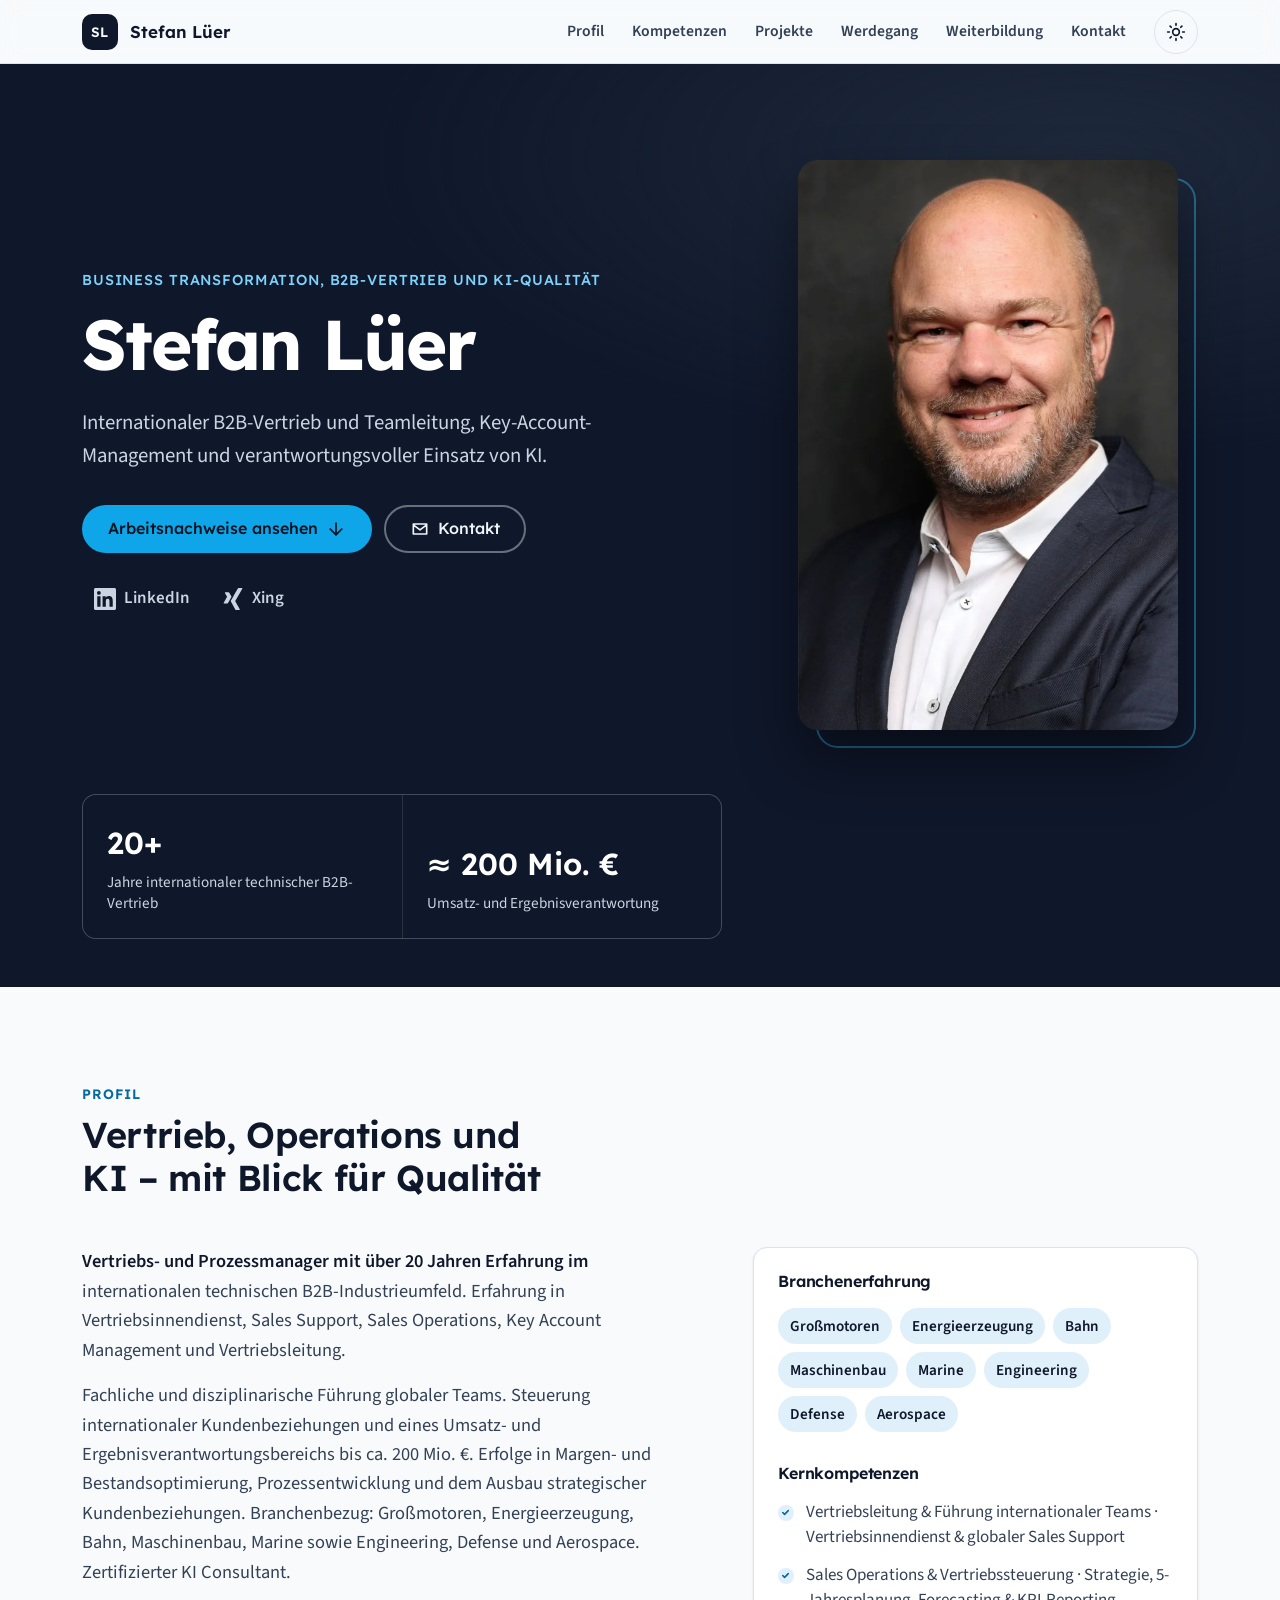
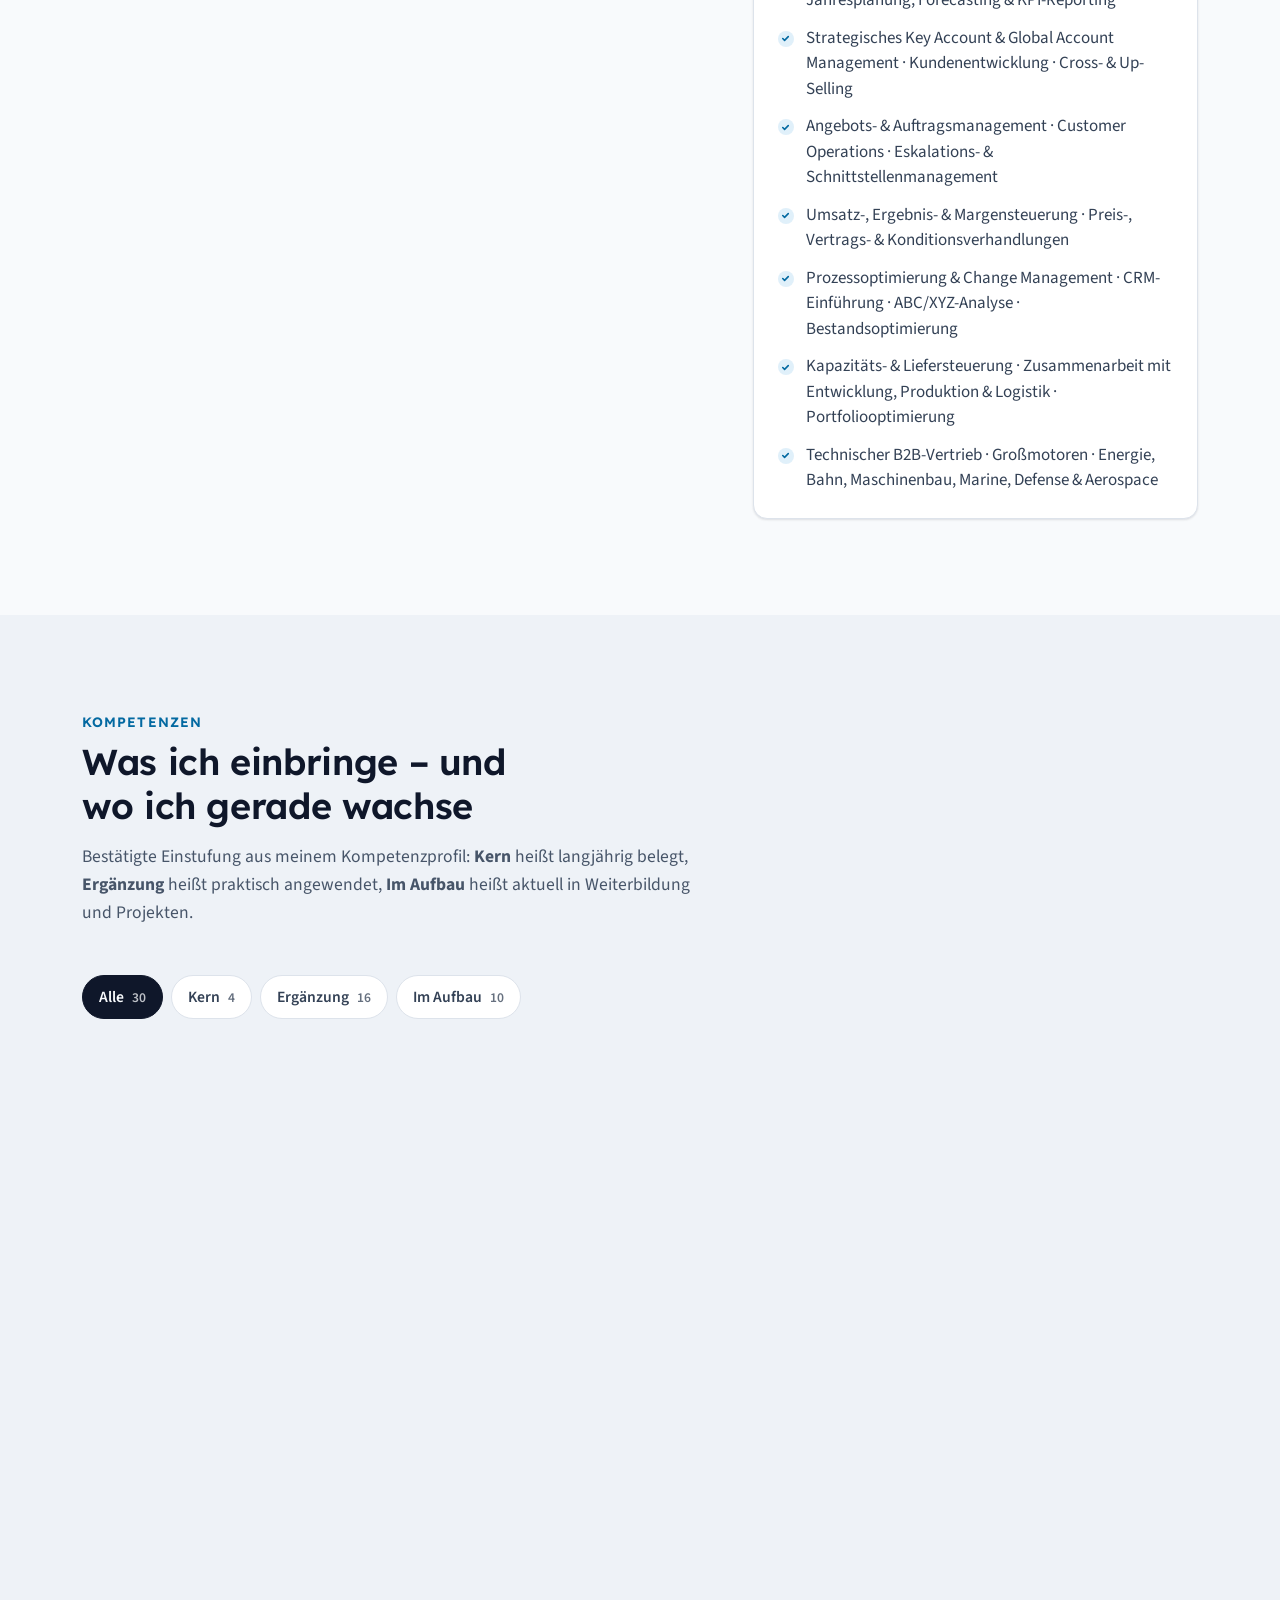
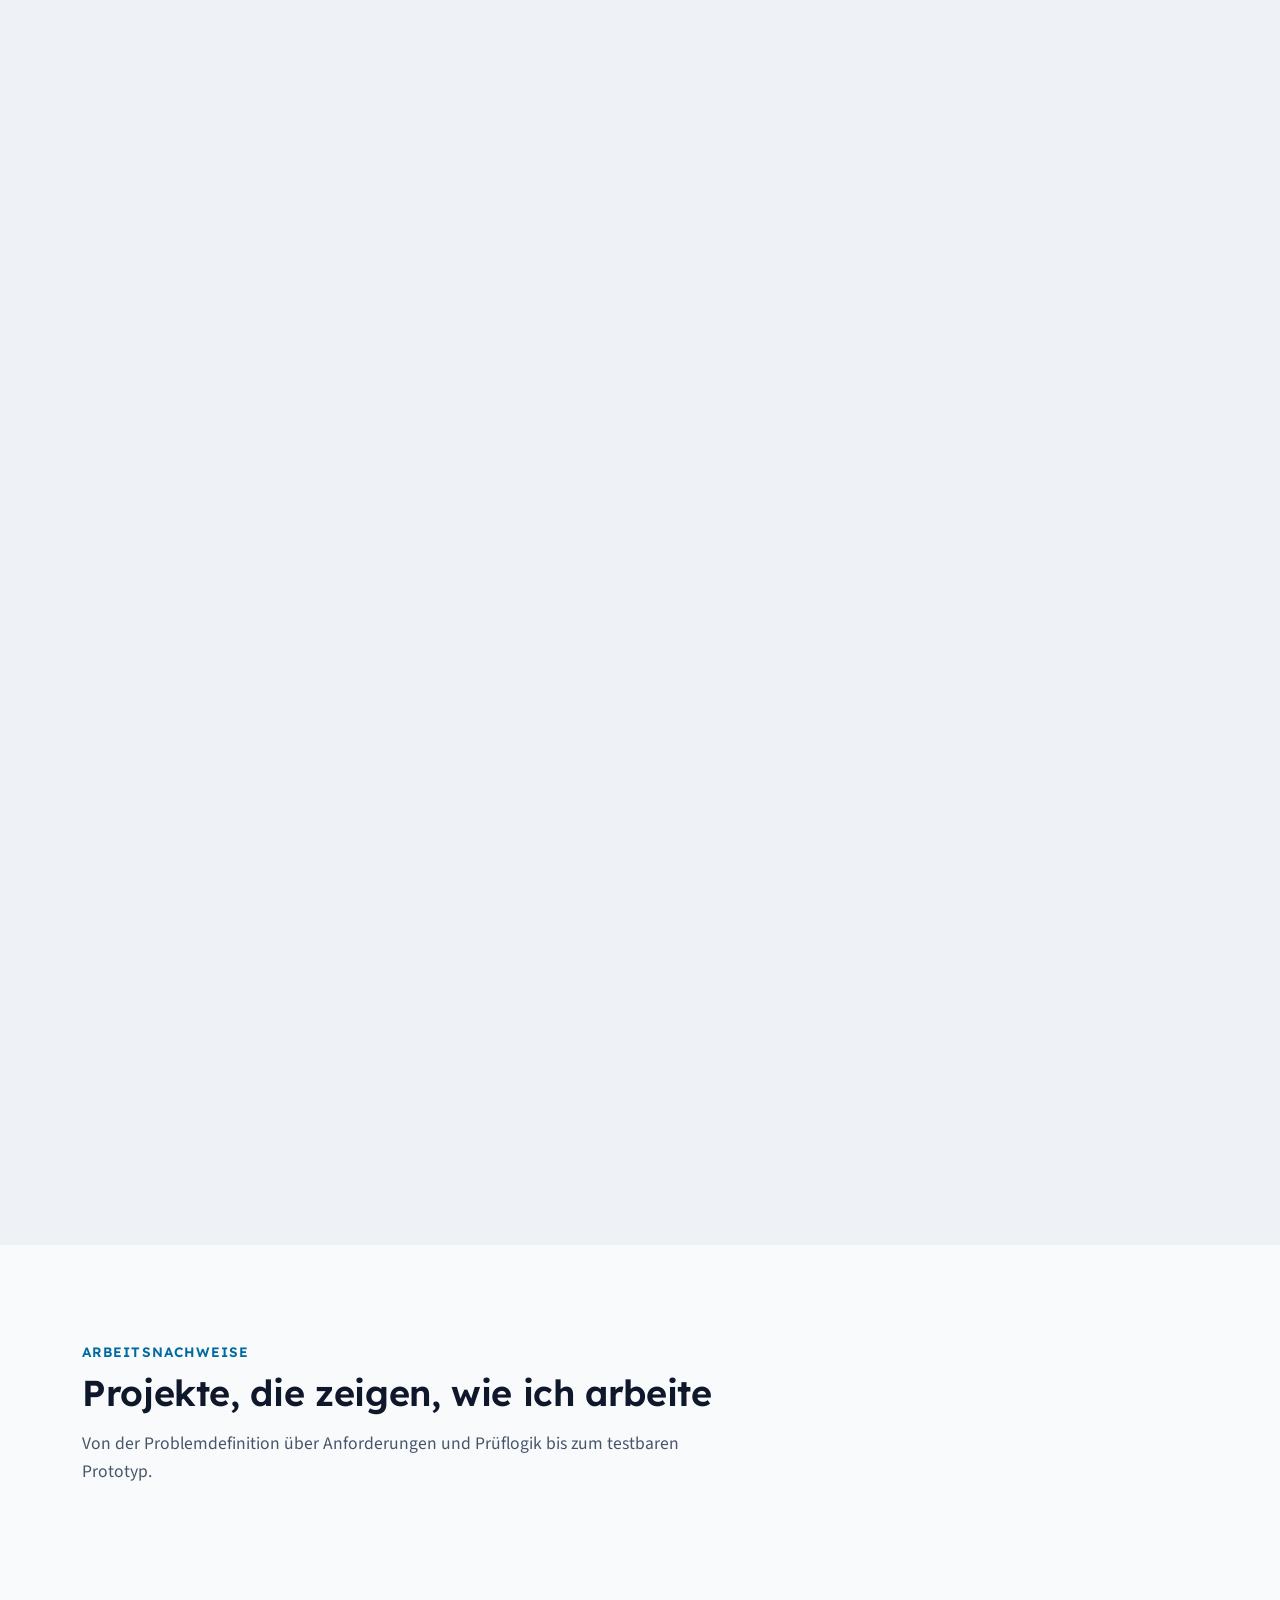
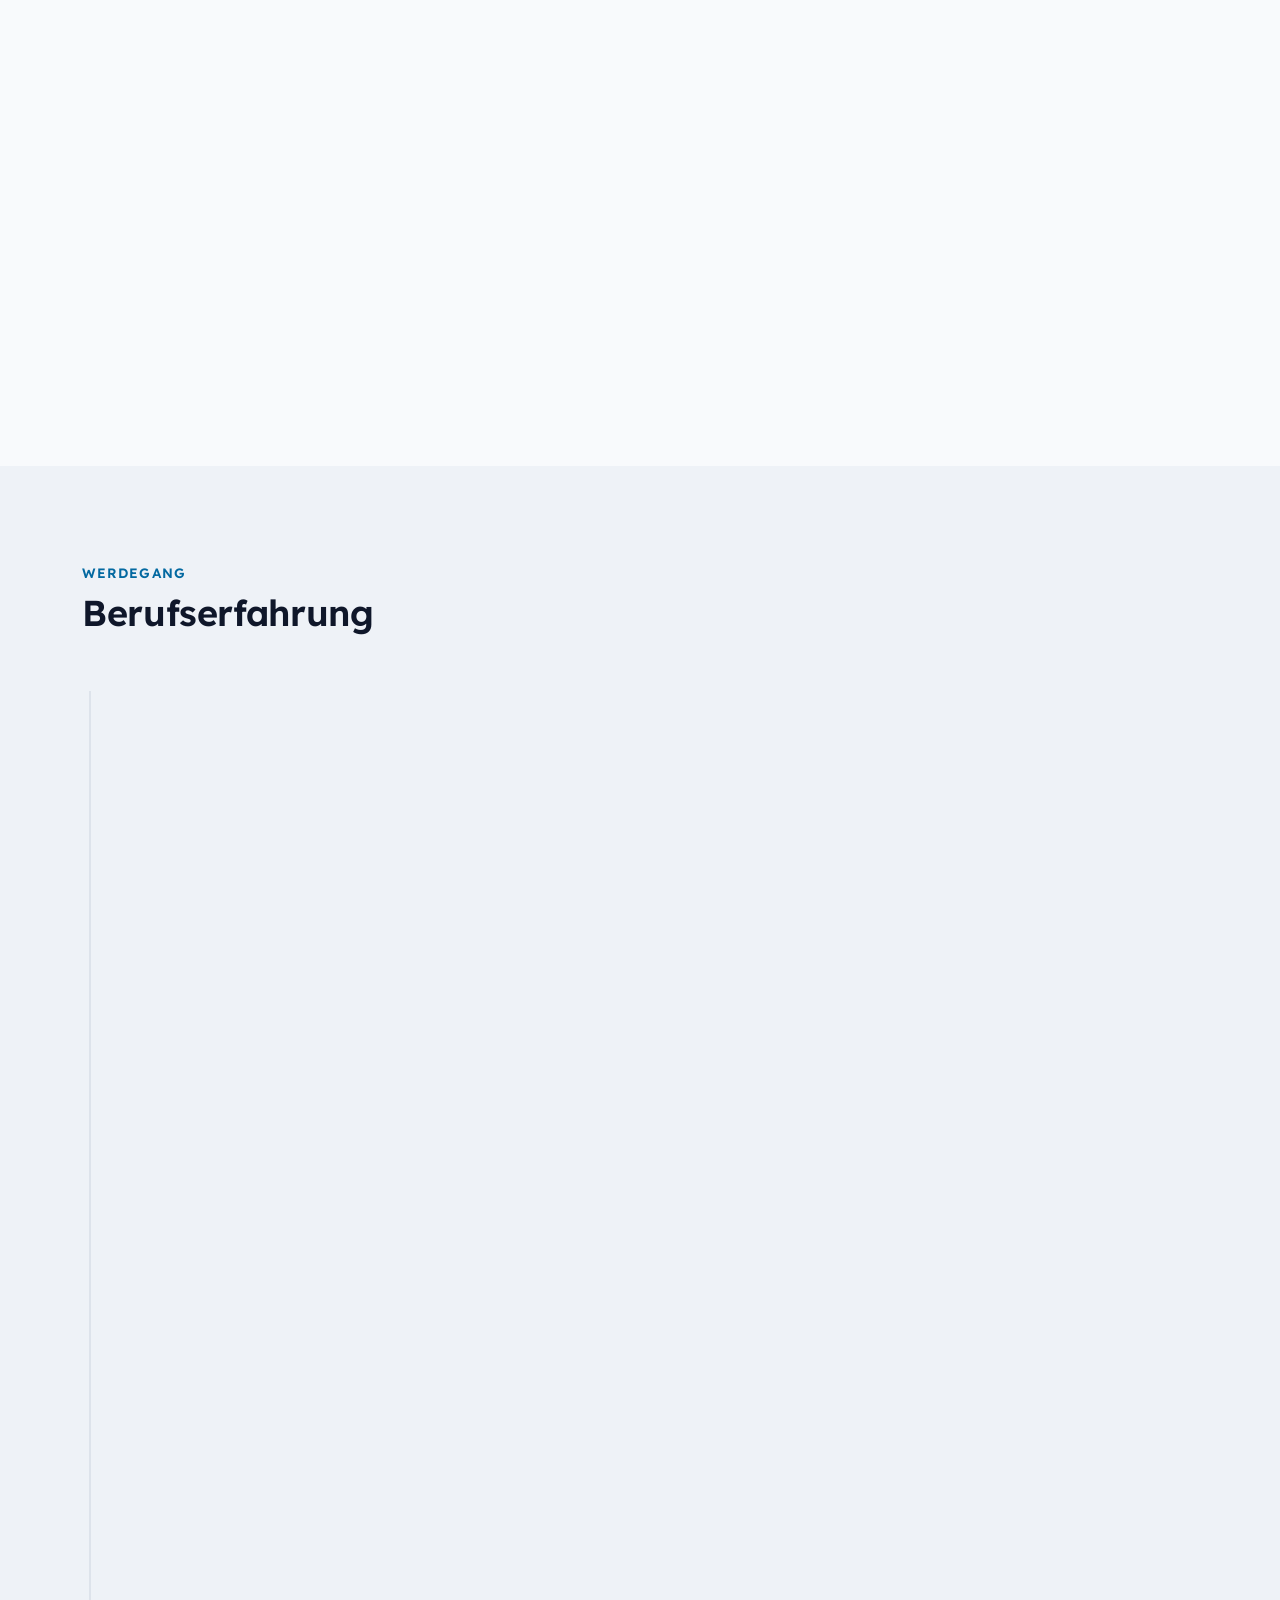
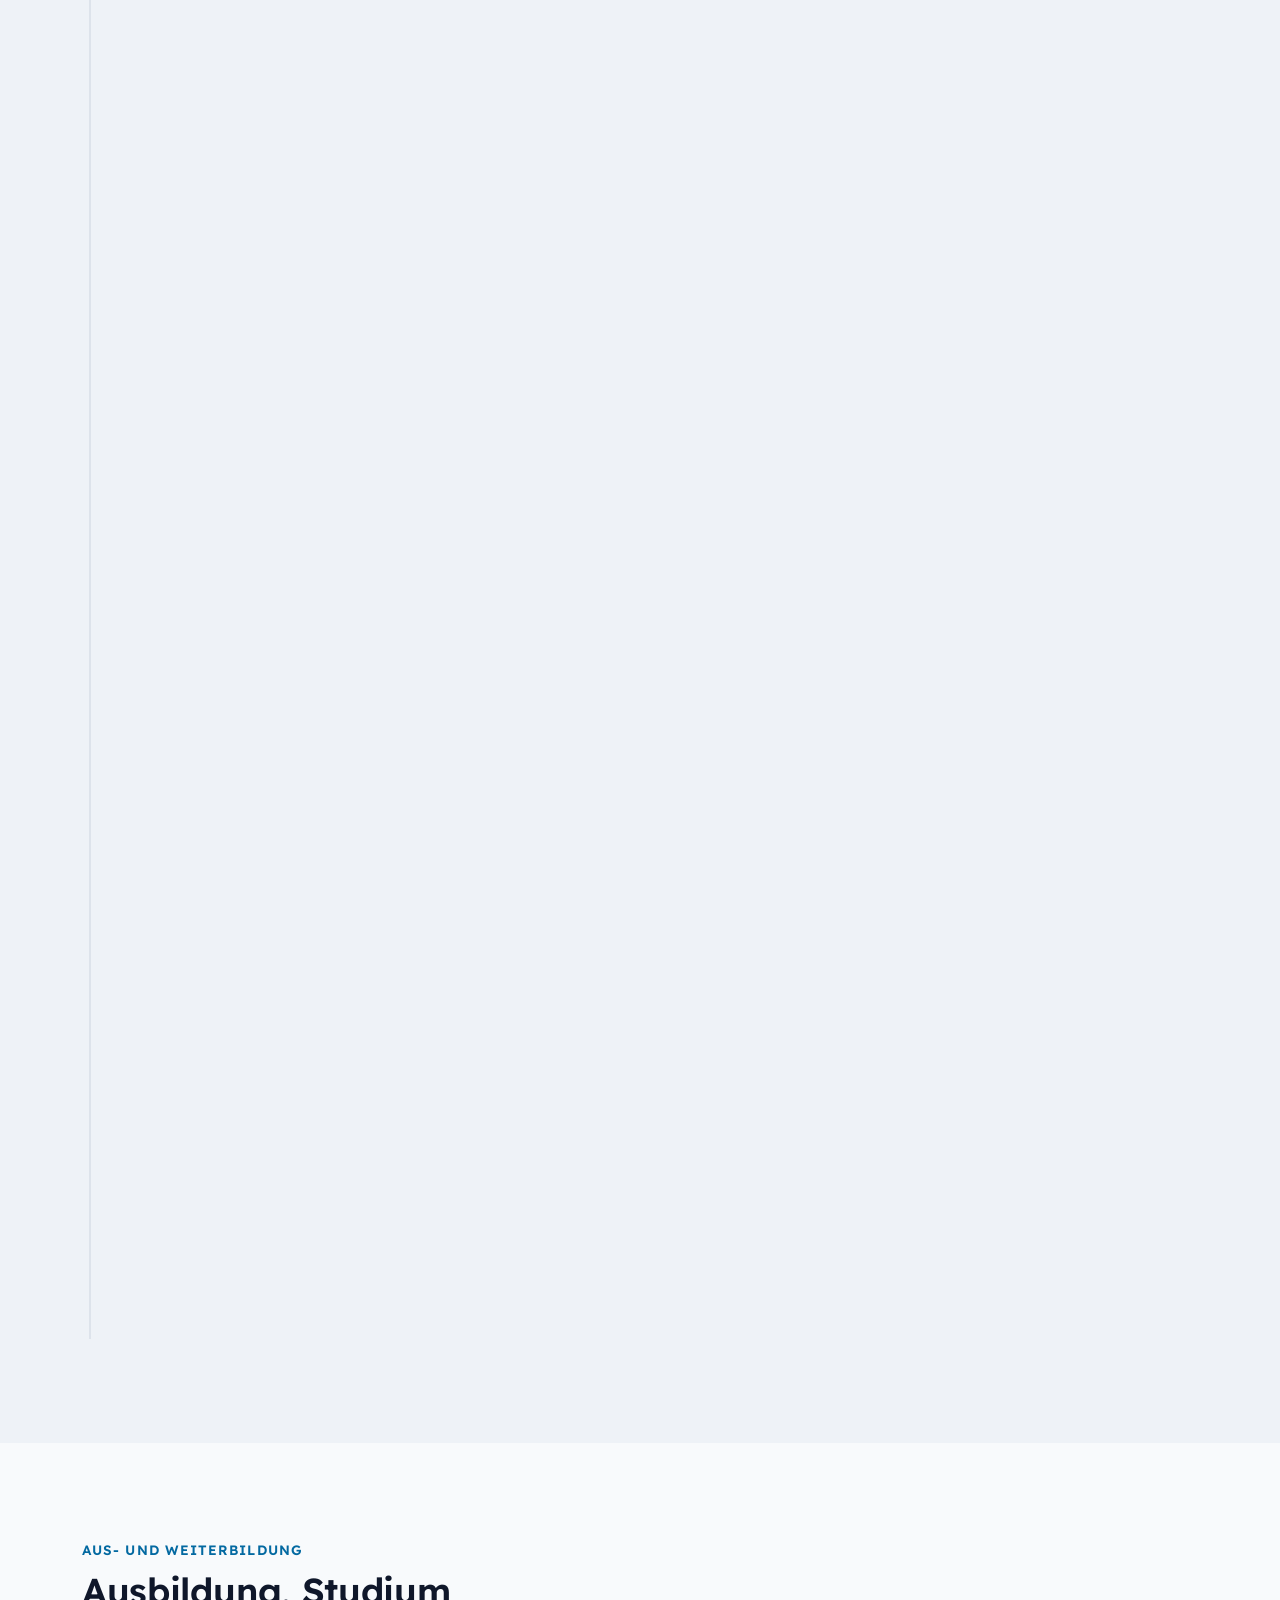
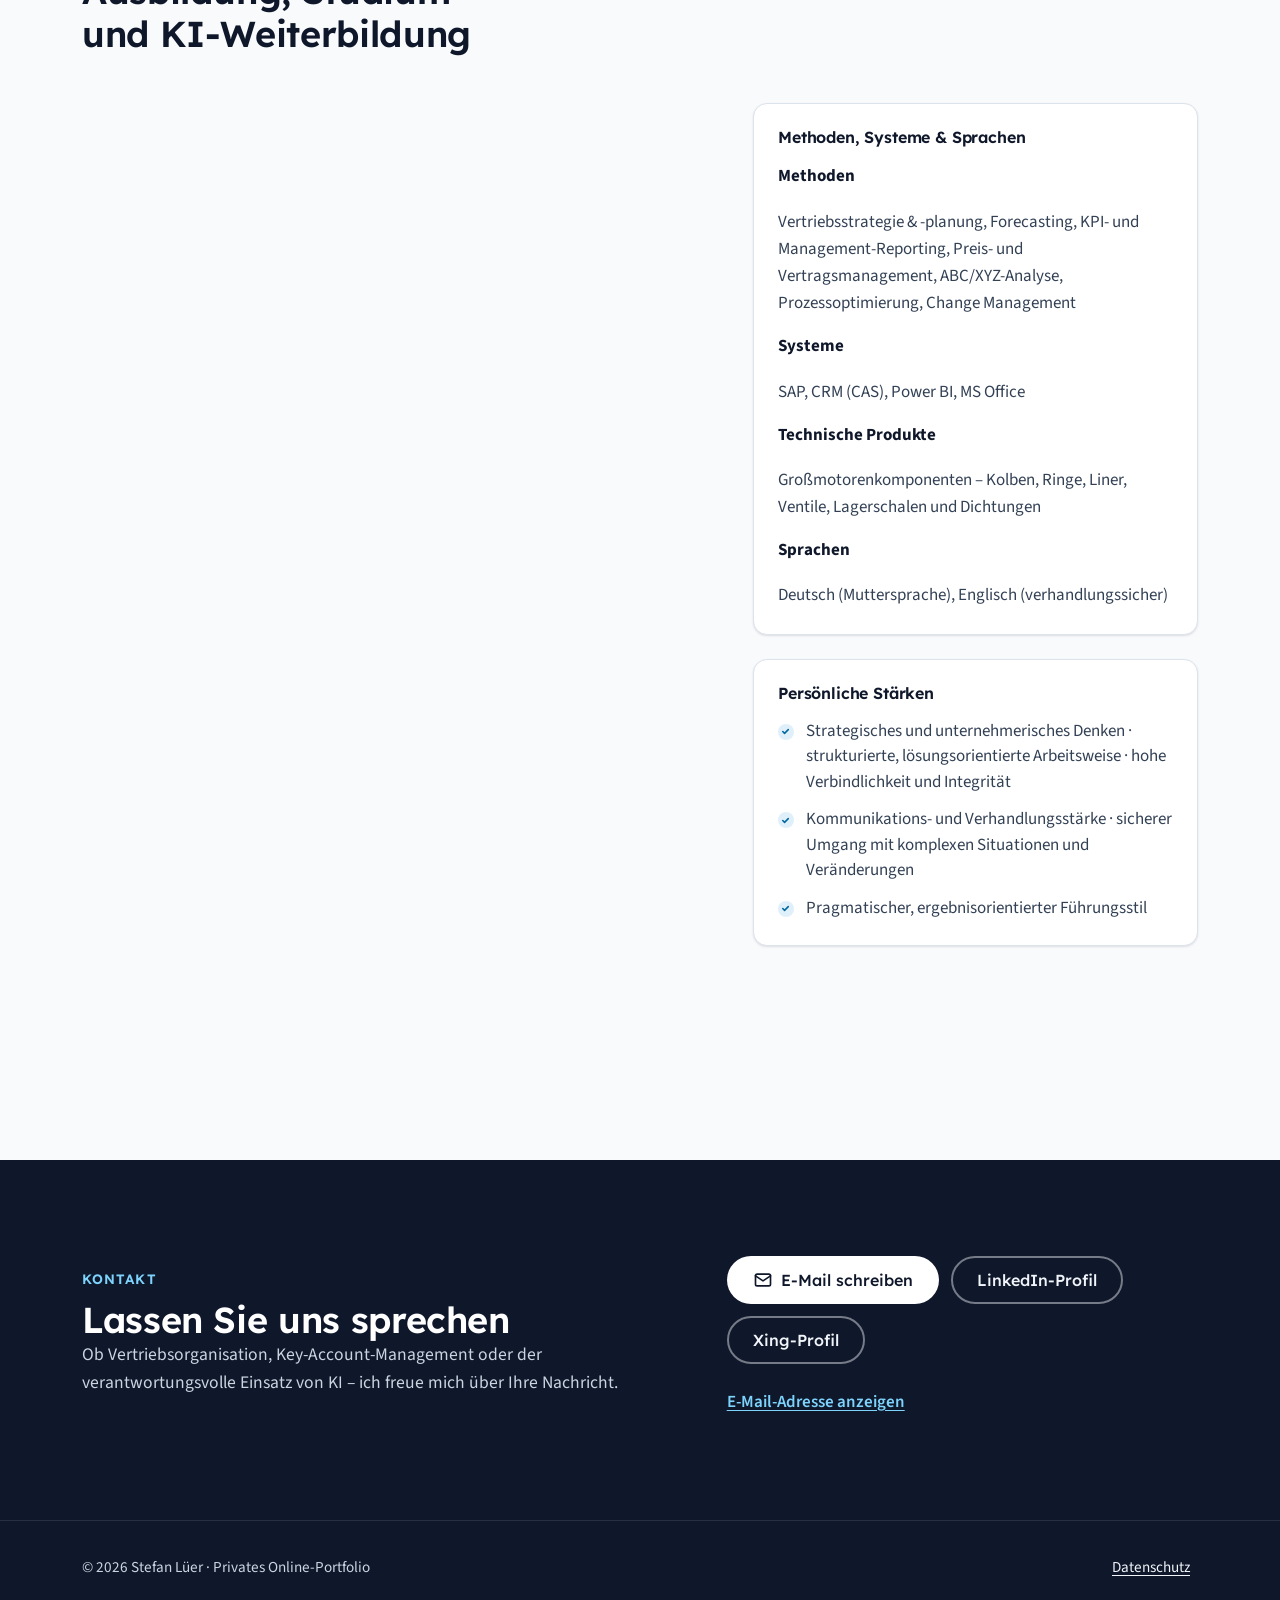
==== commit c7cf2e2b: "Lebenslauf-Download entfernen – Profile auf LinkedIn und Xing genügen Co-Authored-By: Claude Opus 5." ====
--- a/site/index.html
+++ b/site/index.html
@@ -77,9 +77,9 @@
               Arbeitsnachweise ansehen
               <svg class="icon" aria-hidden="true" viewBox="0 0 24 24"><path d="M12 5v14M5 12l7 7 7-7"/></svg>
             </a>
-            <a class="btn btn-ghost" data-link="pdf" href="downloads/Lebenslauf_Stefan_Lueer.pdf" download>
-              <svg class="icon" aria-hidden="true" viewBox="0 0 24 24"><path d="M12 3v12M7 10l5 5 5-5M5 21h14"/></svg>
-              Lebenslauf (PDF)
+            <a class="btn btn-ghost" href="#kontakt">
+              <svg class="icon" aria-hidden="true" viewBox="0 0 24 24"><path d="M4 6h16v12H4zM4 7l8 6 8-6"/></svg>
+              Kontakt
             </a>
           </div>
           <ul class="social" aria-label="Profile">
@@ -217,7 +217,7 @@
     </div>
   </footer>
 
-  <noscript><p class="noscript">Für die vollständige Darstellung bitte JavaScript aktivieren. <a href="downloads/Lebenslauf_Stefan_Lueer.pdf">Lebenslauf als PDF</a></p></noscript>
+  <noscript><p class="noscript">Für die vollständige Darstellung bitte JavaScript aktivieren. <a href="https://www.linkedin.com/in/stefanlueer/" rel="noopener noreferrer">LinkedIn-Profil</a></p></noscript>
 
   <script src="data/cv.js"></script>
   <script src="data/site.js"></script>
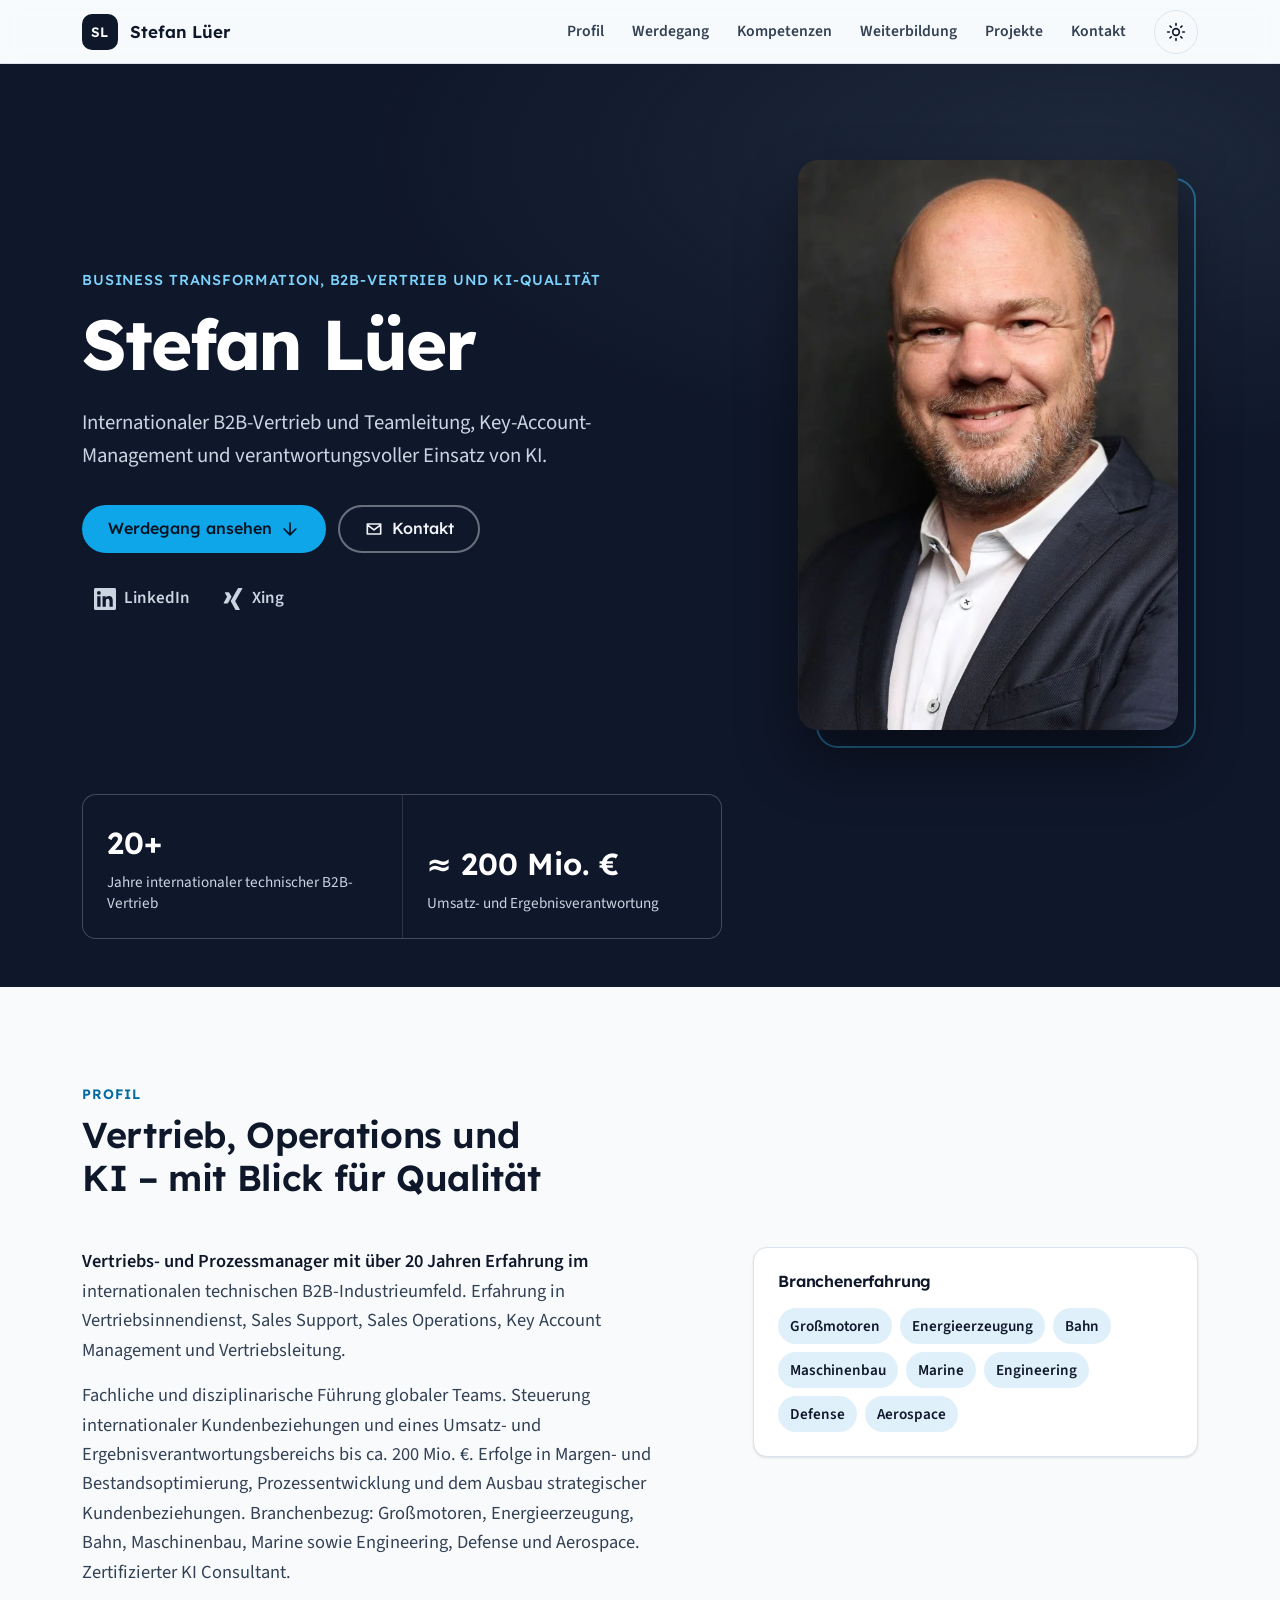
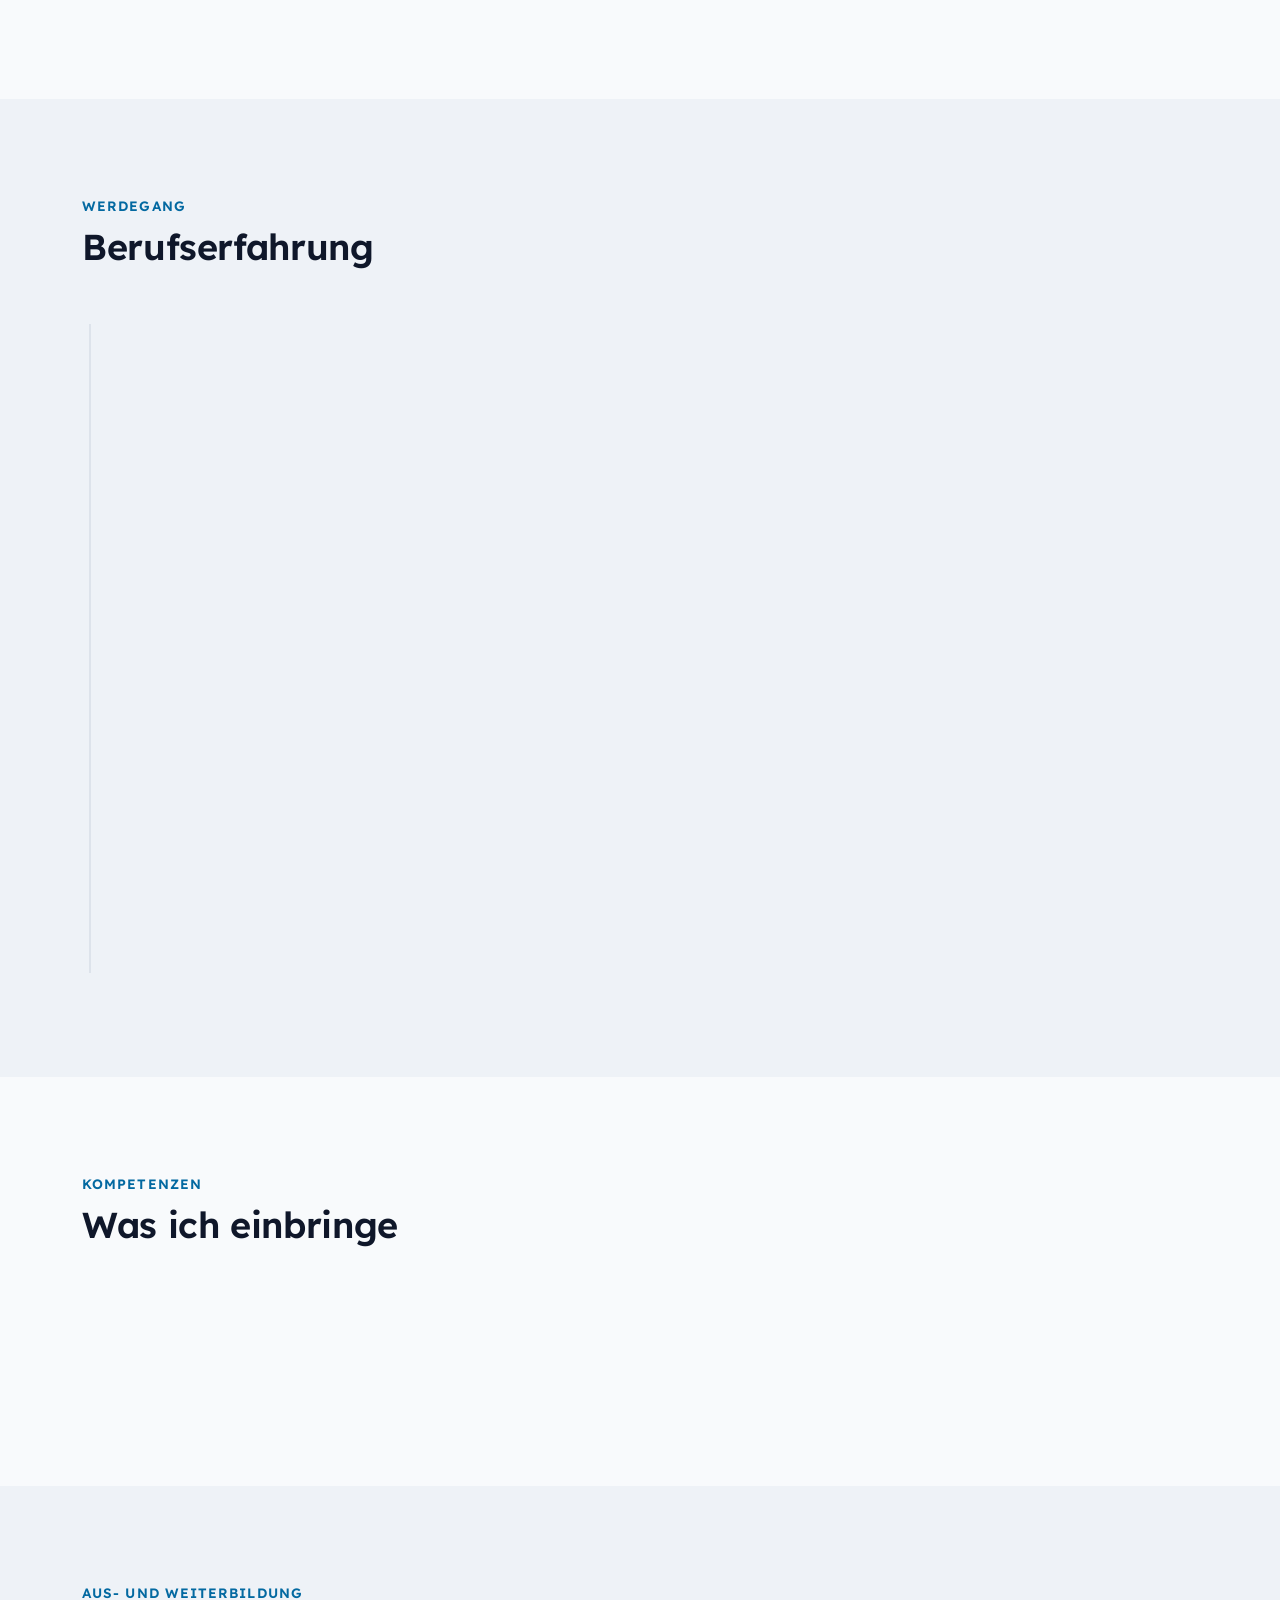
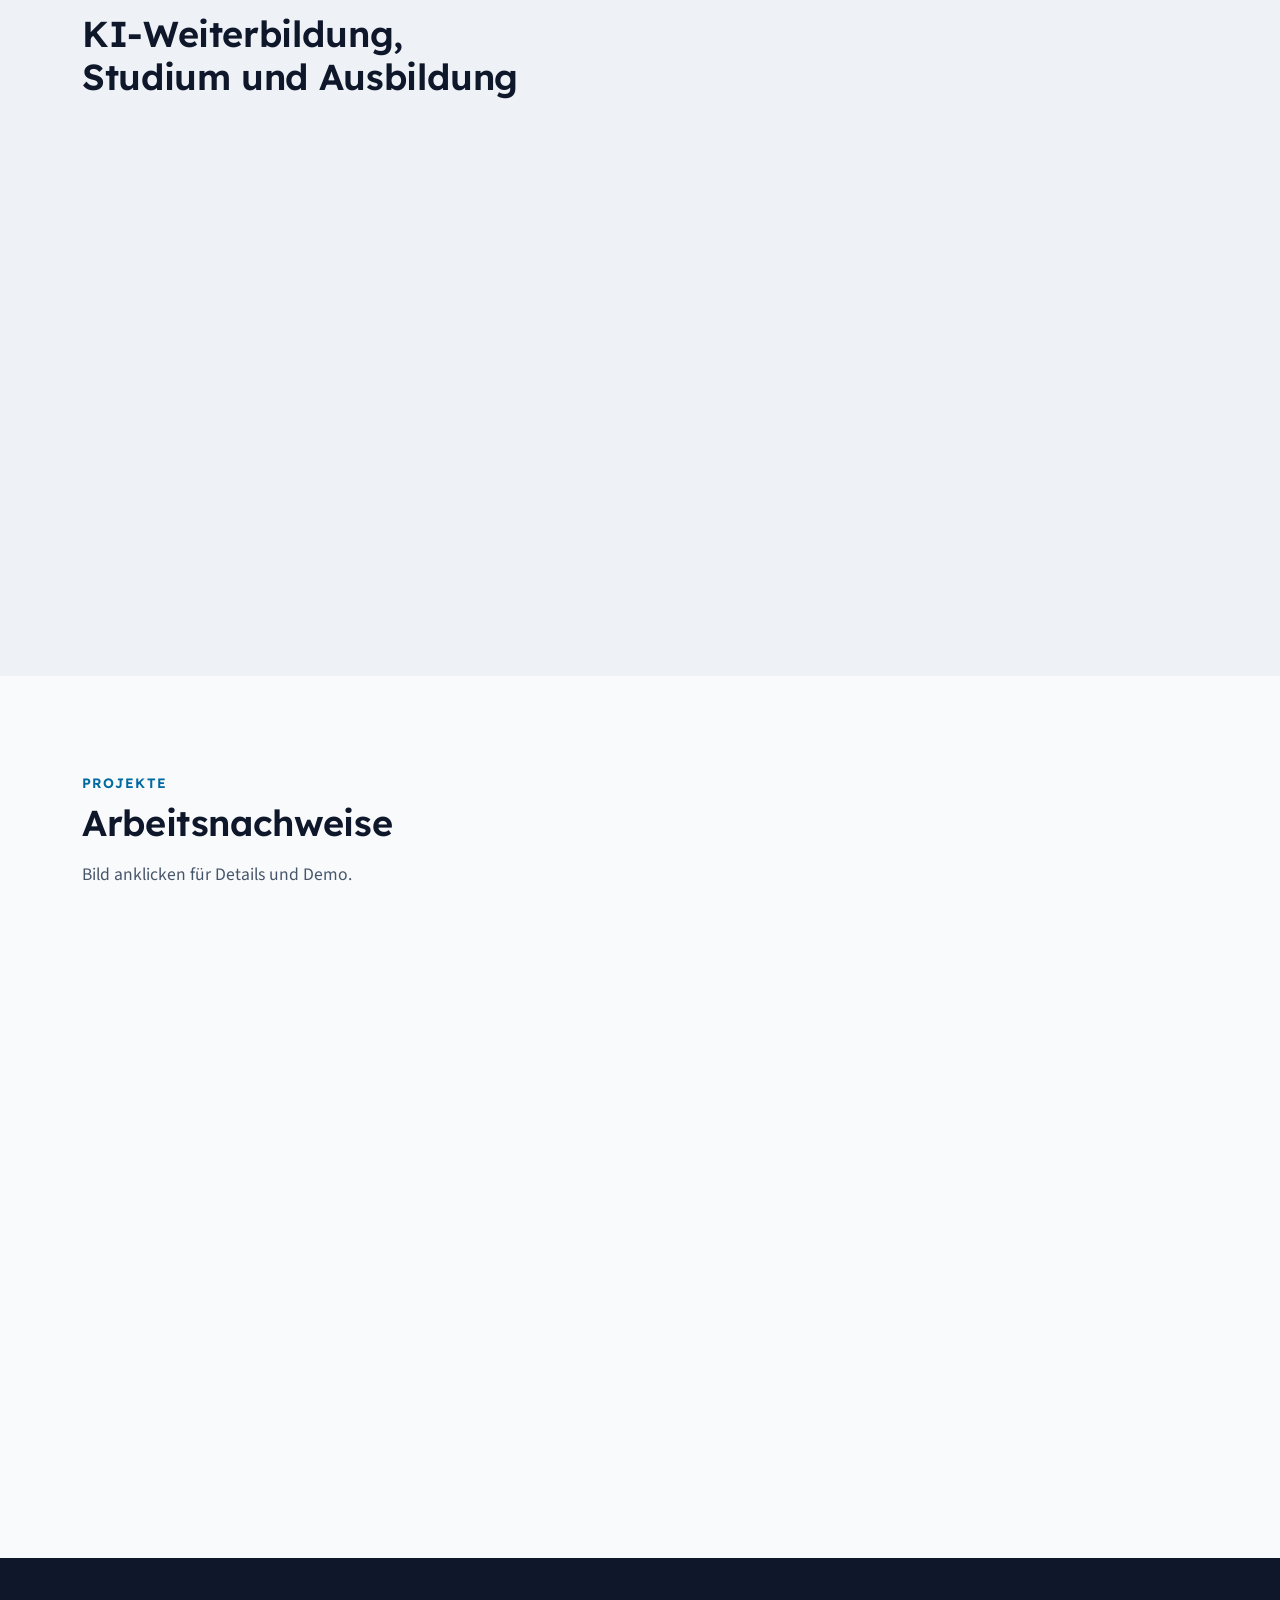
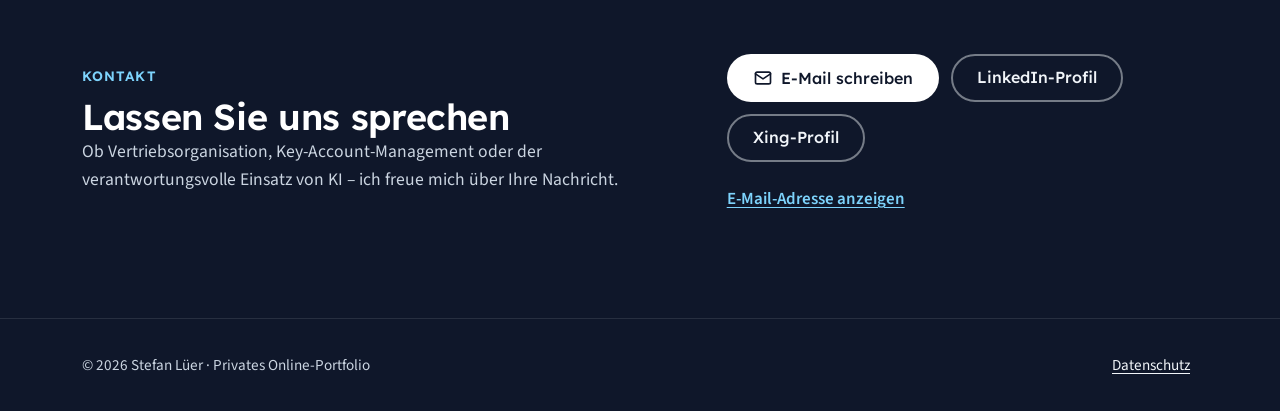
==== commit 49769b5b: "Startseite neu gegliedert, CHECK! auf aktuellen Stand - Reihenfolge: Profil, Werdegang, Kompetenzen," ====
--- a/site/index.html
+++ b/site/index.html
@@ -3,16 +3,16 @@
 <head>
   <meta charset="utf-8">
   <meta name="viewport" content="width=device-width, initial-scale=1">
-  <meta http-equiv="Content-Security-Policy" content="default-src 'self'; script-src 'self'; style-src 'self'; img-src 'self' data:; font-src 'self'; frame-src 'self'; connect-src 'self' https://docs.google.com; base-uri 'self'; form-action 'none'; object-src 'none'; upgrade-insecure-requests">
+  <meta http-equiv="Content-Security-Policy" content="default-src 'self'; script-src 'self'; style-src 'self'; img-src 'self' data:; font-src 'self'; frame-src 'none'; connect-src 'none'; manifest-src 'self'; worker-src 'none'; base-uri 'self'; form-action 'none'; object-src 'none'; upgrade-insecure-requests">
   <meta name="referrer" content="strict-origin-when-cross-origin">
   <title>Stefan Lüer – Internationaler B2B-Vertrieb, Key-Account-Management & KI</title>
-  <meta name="description" content="Stefan Lüer: über 20 Jahre internationaler technischer B2B-Vertrieb, Teamleitung und Key-Account-Management – verbunden mit dem verantwortungsvollen Einsatz von KI. Kompetenzen, Projekte und Werdegang.">
+  <meta name="description" content="Stefan Lüer: über 20 Jahre internationaler technischer B2B-Vertrieb, Teamleitung und Key-Account-Management – verbunden mit dem verantwortungsvollen Einsatz von KI. Werdegang, Kompetenzen, Weiterbildung und Projekte.">
   <link rel="canonical" href="https://lueer.me/">
   <meta property="og:type" content="profile">
   <meta property="og:locale" content="de_DE">
   <meta property="og:url" content="https://lueer.me/">
   <meta property="og:title" content="Stefan Lüer – Internationaler B2B-Vertrieb, Key-Account-Management & KI">
-  <meta property="og:description" content="Kompetenzen, Arbeitsnachweise und Werdegang.">
+  <meta property="og:description" content="Werdegang, Kompetenzen, Weiterbildung und Projekte.">
   <meta property="og:image" content="https://lueer.me/assets/portrait.jpg">
   <meta property="og:image:alt" content="Portrait von Stefan Lüer">
   <meta name="twitter:card" content="summary">
@@ -50,10 +50,10 @@
         </button>
         <ul id="nav-list" class="nav-list">
           <li><a href="#profil">Profil</a></li>
+          <li><a href="#werdegang">Werdegang</a></li>
           <li><a href="#kompetenzen">Kompetenzen</a></li>
+          <li><a href="#weiterbildung">Weiterbildung</a></li>
           <li><a href="#projekte">Projekte</a></li>
-          <li><a href="#werdegang">Werdegang</a></li>
-          <li><a href="#weiterbildung">Weiterbildung</a></li>
           <li><a href="#kontakt">Kontakt</a></li>
         </ul>
       </nav>
@@ -73,8 +73,8 @@
           <h1 id="hero-title">Stefan Lüer</h1>
           <p class="hero-lead" data-bind="schwerpunkt"></p>
           <div class="hero-actions">
-            <a class="btn btn-primary" href="#projekte">
-              Arbeitsnachweise ansehen
+            <a class="btn btn-primary" href="#werdegang">
+              Werdegang ansehen
               <svg class="icon" aria-hidden="true" viewBox="0 0 24 24"><path d="M12 5v14M5 12l7 7 7-7"/></svg>
             </a>
             <a class="btn btn-ghost" href="#kontakt">
@@ -115,24 +115,41 @@
           <aside class="card" aria-labelledby="branchen-title">
             <h3 id="branchen-title" class="card-title">Branchenerfahrung</h3>
             <ul class="chips" id="branchen"></ul>
-            <h3 class="card-title mt">Kernkompetenzen</h3>
-            <ul class="check-list" id="kernkompetenzen"></ul>
           </aside>
         </div>
       </div>
     </section>
 
+    <!-- WERDEGANG -->
+    <section class="section section-alt" id="werdegang" aria-labelledby="wd-title">
+      <div class="container">
+        <header class="section-head">
+          <p class="section-kicker">Werdegang</p>
+          <h2 id="wd-title">Berufserfahrung</h2>
+        </header>
+        <ol class="timeline" id="timeline"></ol>
+      </div>
+    </section>
+
     <!-- KOMPETENZEN -->
-    <section class="section section-alt" id="kompetenzen" aria-labelledby="komp-title">
+    <section class="section" id="kompetenzen" aria-labelledby="komp-title">
       <div class="container">
         <header class="section-head">
           <p class="section-kicker">Kompetenzen</p>
-          <h2 id="komp-title">Was ich einbringe – und wo ich gerade wachse</h2>
-          <p class="section-intro">Bestätigte Einstufung aus meinem Kompetenzprofil: <strong>Kern</strong> heißt langjährig belegt, <strong>Ergänzung</strong> heißt praktisch angewendet, <strong>Im Aufbau</strong> heißt aktuell in Weiterbildung und Projekten.</p>
-        </header>
-        <div class="filter-bar" role="group" aria-label="Kompetenzen nach Stufe filtern" id="komp-filter"></div>
-        <p class="sr-only" aria-live="polite" id="komp-status"></p>
-        <div class="komp-grid" id="komp-grid"></div>
+          <h2 id="komp-title">Was ich einbringe</h2>
+        </header>
+        <div class="fold-grid" id="komp-grid"></div>
+      </div>
+    </section>
+
+    <!-- WEITERBILDUNG -->
+    <section class="section section-alt" id="weiterbildung" aria-labelledby="wb-title">
+      <div class="container">
+        <header class="section-head">
+          <p class="section-kicker">Aus- und Weiterbildung</p>
+          <h2 id="wb-title">KI-Weiterbildung, Studium und Ausbildung</h2>
+        </header>
+        <ol class="fold-list" id="ausbildung"></ol>
       </div>
     </section>
 
@@ -140,45 +157,11 @@
     <section class="section" id="projekte" aria-labelledby="proj-title">
       <div class="container">
         <header class="section-head">
-          <p class="section-kicker">Arbeitsnachweise</p>
-          <h2 id="proj-title">Projekte, die zeigen, wie ich arbeite</h2>
-          <p class="section-intro">Von der Problemdefinition über Anforderungen und Prüflogik bis zum testbaren Prototyp.</p>
-        </header>
-        <div id="projekte-liste" class="projekte"></div>
-      </div>
-    </section>
-
-    <!-- WERDEGANG -->
-    <section class="section section-alt" id="werdegang" aria-labelledby="wd-title">
-      <div class="container">
-        <header class="section-head">
-          <p class="section-kicker">Werdegang</p>
-          <h2 id="wd-title">Berufserfahrung</h2>
-        </header>
-        <ol class="timeline" id="timeline"></ol>
-      </div>
-    </section>
-
-    <!-- WEITERBILDUNG -->
-    <section class="section" id="weiterbildung" aria-labelledby="wb-title">
-      <div class="container">
-        <header class="section-head">
-          <p class="section-kicker">Aus- und Weiterbildung</p>
-          <h2 id="wb-title">Ausbildung, Studium und KI-Weiterbildung</h2>
-        </header>
-        <div class="edu-grid">
-          <ol class="edu-list" id="ausbildung"></ol>
-          <div class="side-stack">
-            <section class="card" aria-labelledby="meth-title">
-              <h3 id="meth-title" class="card-title">Methoden, Systeme & Sprachen</h3>
-              <dl class="meth-list" id="methoden"></dl>
-            </section>
-            <section class="card" aria-labelledby="st-title">
-              <h3 id="st-title" class="card-title">Persönliche Stärken</h3>
-              <ul class="check-list" id="staerken"></ul>
-            </section>
-          </div>
-        </div>
+          <p class="section-kicker">Projekte</p>
+          <h2 id="proj-title">Arbeitsnachweise</h2>
+          <p class="section-intro">Bild anklicken für Details und Demo.</p>
+        </header>
+        <ul class="shots" id="projekte-liste"></ul>
       </div>
     </section>
 
@@ -222,6 +205,7 @@
   <script src="data/cv.js"></script>
   <script src="data/site.js"></script>
   <script src="js/mail.js"></script>
+  <script src="js/theme-toggle.js"></script>
   <script src="js/app.js"></script>
 </body>
 </html>
--- a/site/css/styles.css
+++ b/site/css/styles.css
@@ -28,8 +28,6 @@
   --c-accent-hover: #075985;
   --c-accent-soft: #E0F0FA;
   --c-on-accent: #FFFFFF;
-  --c-kern: #0F172A;
-  --c-ergaenzung: #0369A1;
   --c-aufbau: #64748B;
   --c-hero: #0F172A;
   --c-hero-2: #1E293B;
@@ -61,7 +59,7 @@
     --c-bg: #0B1120; --c-bg-alt: #111a2e; --c-surface: #15203a; --c-ink: #F1F5F9;
     --c-ink-soft: #CBD5E1; --c-muted: #A3B1C6; --c-border: #263354; --c-accent: #38BDF8;
     --c-accent-hover: #7DD3FC; --c-accent-soft: #0c2a40; --c-on-accent: #04121F;
-    --c-kern: #F1F5F9; --c-ergaenzung: #38BDF8; --c-aufbau: #94A3B8;
+    --c-aufbau: #94A3B8;
     --c-hero: #070C18; --c-hero-2: #111a2e; --c-focus: #7DD3FC;
     --shadow-1: 0 1px 2px rgba(0,0,0,.4); --shadow-2: 0 10px 30px rgba(0,0,0,.45);
     color-scheme: dark;
@@ -71,7 +69,7 @@
   --c-bg: #0B1120; --c-bg-alt: #111a2e; --c-surface: #15203a; --c-ink: #F1F5F9;
   --c-ink-soft: #CBD5E1; --c-muted: #A3B1C6; --c-border: #263354; --c-accent: #38BDF8;
   --c-accent-hover: #7DD3FC; --c-accent-soft: #0c2a40; --c-on-accent: #04121F;
-  --c-kern: #F1F5F9; --c-ergaenzung: #38BDF8; --c-aufbau: #94A3B8;
+  --c-aufbau: #94A3B8;
   --c-hero: #070C18; --c-hero-2: #111a2e; --c-focus: #7DD3FC;
   --shadow-1: 0 1px 2px rgba(0,0,0,.4); --shadow-2: 0 10px 30px rgba(0,0,0,.45);
   color-scheme: dark;
@@ -246,105 +244,91 @@
   background: var(--c-accent-soft) url("data:image/svg+xml,%3Csvg xmlns='http://www.w3.org/2000/svg' viewBox='0 0 24 24' fill='none' stroke='%230369A1' stroke-width='3.5' stroke-linecap='round' stroke-linejoin='round'%3E%3Cpath d='m6 12 4 4 8-8'/%3E%3C/svg%3E") center / 11px no-repeat;
 }
 
-/* Kompetenzen */
-.filter-bar { display: flex; flex-wrap: wrap; gap: var(--s-2); margin-bottom: var(--s-6); }
-.filter-btn {
-  display: inline-flex; align-items: center; gap: var(--s-2); min-height: 44px; padding: 0 var(--s-4);
-  border-radius: 999px; border: 1px solid var(--c-border); background: var(--c-surface); color: var(--c-ink-soft);
-  font: 600 .98rem var(--f-body); cursor: pointer; transition: background-color var(--t-fast), color var(--t-fast), border-color var(--t-fast);
-}
-.filter-btn:hover { border-color: var(--c-ink-soft); color: var(--c-ink); }
-.filter-btn[aria-pressed="true"] { background: var(--c-ink); color: var(--c-bg); border-color: var(--c-ink); }
-.filter-btn .count { font-variant-numeric: tabular-nums; font-size: .85rem; opacity: .75; }
-
-.komp-grid { display: grid; gap: var(--s-5); align-items: start; grid-template-columns: repeat(auto-fill, minmax(min(100%, 340px), 1fr)); }
-.komp-group h3 { display: flex; align-items: center; justify-content: space-between; gap: var(--s-3); margin-bottom: var(--s-4); padding-bottom: var(--s-3); border-bottom: 1px solid var(--c-border); }
-.komp-group h3 small { font-family: var(--f-body); font-weight: 600; color: var(--c-muted); font-size: .85rem; font-variant-numeric: tabular-nums; }
-.komp-list { list-style: none; display: grid; gap: var(--s-4); }
-.komp-item-head { display: flex; align-items: flex-start; justify-content: space-between; gap: var(--s-3); }
-.komp-name { font-weight: 700; color: var(--c-ink); line-height: 1.35; }
-.komp-beleg { color: var(--c-muted); font-size: .97rem; margin: 2px 0 0; line-height: 1.45; }
-.level { display: inline-flex; align-items: center; gap: 6px; flex: none; font-size: .82rem; font-weight: 700; white-space: nowrap; padding: 3px 9px; border-radius: 999px; border: 1px solid currentColor; }
-.level .dots { display: inline-flex; gap: 3px; }
-.level .dots i { width: 6px; height: 6px; border-radius: 50%; border: 1.5px solid currentColor; }
-.level .dots i.on { background: currentColor; }
-.level-kern { color: var(--c-kern); }
-.level-ergaenzung { color: var(--c-ergaenzung); }
-.level-aufbau { color: var(--c-aufbau); border-style: dashed; }
-.komp-item[hidden], .komp-group[hidden] { display: none; }
-
-/* Projekte */
-.projekte { display: grid; gap: var(--s-6); }
-.projekt { display: grid; overflow: hidden; padding: 0; }
-@media (min-width: 900px) { .projekt { grid-template-columns: minmax(260px, 340px) 1fr; } }
-.projekt-media { background: linear-gradient(160deg, #E8F1F8, #F8FAFC); display: grid; place-items: center; padding: var(--s-6) var(--s-5) 0; }
-:root[data-theme="dark"] .projekt-media { background: linear-gradient(160deg, #14233d, #0B1120); }
-@media (prefers-color-scheme: dark) { :root:not([data-theme="light"]) .projekt-media { background: linear-gradient(160deg, #14233d, #0B1120); } }
-.projekt-media img { width: 100%; max-width: 280px; aspect-ratio: 640 / 1137; object-fit: cover; object-position: top; border-radius: 22px 22px 0 0; box-shadow: var(--shadow-2); }
-@media (min-width: 900px) { .projekt-media { padding: var(--s-6) var(--s-6) 0; align-items: end; } }
-.projekt-body { padding: var(--s-6) var(--s-5); }
-@media (min-width: 900px) { .projekt-body { padding: var(--s-7); } }
-.projekt-meta { display: flex; flex-wrap: wrap; gap: var(--s-2); margin-bottom: var(--s-3); }
+/* Aufklappbare Einträge (Werdegang, Kompetenzen, Weiterbildung) */
+.fold { background: var(--c-surface); border: 1px solid var(--c-border); border-radius: var(--radius); box-shadow: var(--shadow-1); }
+.fold-head {
+  display: grid; grid-template-columns: 1fr auto; column-gap: var(--s-4); align-items: center;
+  padding: var(--s-4) var(--s-5); min-height: 56px; list-style: none; cursor: pointer; border-radius: var(--radius);
+}
+.fold-static .fold-head { cursor: default; }
+.fold-head::-webkit-details-marker { display: none; }
+.fold-head:hover .fold-title { color: var(--c-accent); }
+.fold-static .fold-head:hover .fold-title { color: var(--c-ink); }
+.fold-head > span { grid-column: 1; }
+.fold-meta { font-family: var(--f-head); font-weight: 600; font-size: .9rem; color: var(--c-accent); font-variant-numeric: tabular-nums; display: flex; flex-wrap: wrap; align-items: center; gap: var(--s-2); }
+.fold-title { font-family: var(--f-head); font-weight: 600; font-size: 1.1rem; line-height: 1.3; color: var(--c-ink); transition: color var(--t-fast); }
+.fold-sub { color: var(--c-muted); font-weight: 600; font-size: .98rem; }
+.fold-chevron { grid-column: 2; grid-row: 1 / span 3; width: 22px; height: 22px; color: var(--c-muted); transition: transform var(--t-med) var(--ease-out); }
+.fold[open] > .fold-head .fold-chevron { transform: rotate(180deg); }
+.fold-points { list-style: none; display: grid; gap: var(--s-2); padding: 0 var(--s-5) var(--s-5); margin-top: calc(-1 * var(--s-1)); }
+.fold-points li { position: relative; padding-left: 20px; color: var(--c-ink-soft); line-height: 1.5; }
+.fold-points li::before { content: ""; position: absolute; left: 3px; top: .62em; width: 7px; height: 7px; border-radius: 50%; background: var(--c-aufbau); }
+.fold-points li.is-highlight::before { background: var(--c-accent); border-radius: 2px; }
+.fold-static { background: transparent; box-shadow: none; border-style: dashed; }
+.edu-badge { font-family: var(--f-body); font-size: .78rem; font-weight: 700; padding: 1px 8px; border-radius: 999px; border: 1px solid currentColor; color: var(--c-muted); }
+.edu-badge.laufend { color: var(--c-accent); }
+
+/* Kompetenzen: kompaktes Raster */
+.fold-grid { display: grid; gap: var(--s-3); align-items: start; grid-template-columns: repeat(auto-fill, minmax(min(100%, 300px), 1fr)); }
+.fold-grid .fold { padding: 0; }
+.fold-grid .fold-head { min-height: 52px; padding: var(--s-3) var(--s-4); }
+.fold-grid .fold-title { font-size: 1.02rem; }
+.fold-grid .fold-points { padding: 0 var(--s-4) var(--s-4); }
+#kompetenzen .section-head { margin-bottom: var(--s-5); }
+
+/* Weiterbildung */
+.fold-list { list-style: none; display: grid; gap: var(--s-3); max-width: 900px; }
+
+/* Timeline */
+.timeline { list-style: none; position: relative; display: grid; gap: var(--s-3); max-width: 900px; }
+.timeline::before { content: ""; position: absolute; left: 7px; top: 8px; bottom: 8px; width: 2px; background: var(--c-border); }
+.tl-item { position: relative; padding-left: var(--s-6); }
+.tl-item::before { content: ""; position: absolute; left: 0; top: 22px; width: 16px; height: 16px; border-radius: 50%; background: var(--c-surface); border: 3px solid var(--c-accent); }
+.tl-item.tl-muted::before { border-color: var(--c-aufbau); }
+
+/* Projekte: nur Screenshots */
+.shots { list-style: none; display: grid; gap: var(--s-5); grid-template-columns: repeat(auto-fill, minmax(min(100%, 220px), 260px)); }
+.shot a { display: block; text-decoration: none; color: var(--c-ink); border-radius: 22px; }
+.shot img {
+  width: 100%; aspect-ratio: 640 / 1139; object-fit: cover; object-position: top; border-radius: 22px;
+  border: 1px solid var(--c-border); box-shadow: var(--shadow-2); transition: transform var(--t-med) var(--ease-out), box-shadow var(--t-med) var(--ease-out);
+}
+.shot a:hover img { transform: translateY(-4px); box-shadow: 0 18px 40px rgba(15, 23, 42, .18); }
+.shot-caption { display: block; margin-top: var(--s-3); font-family: var(--f-head); font-weight: 600; font-size: .98rem; }
+.shot a:hover .shot-caption { color: var(--c-accent); }
+
+/* Projekt-Detailseite */
+.back-link { display: inline-flex; align-items: center; gap: var(--s-2); min-height: 44px; margin-left: auto; font-weight: 600; text-decoration: none; }
+.projekt-page { padding: var(--s-7) 0 var(--s-8); }
+.projekt-page .container { max-width: 980px; }
+.projekt-page h1 { font-size: clamp(1.9rem, 1.4rem + 2vw, 2.8rem); margin-bottom: var(--s-3); }
+.projekt-page h2 { font-size: 1.3rem; margin: var(--s-7) 0 var(--s-4); }
+.projekt-page h3 { font-size: 1rem; margin-bottom: var(--s-3); }
+.projekt-meta { display: flex; flex-wrap: wrap; gap: var(--s-2); margin-bottom: var(--s-4); }
 .badge { display: inline-flex; align-items: center; gap: 6px; padding: 4px 10px; border-radius: 999px; font-size: .85rem; font-weight: 700; background: var(--c-accent-soft); color: var(--c-ink); }
 .badge-status::before { content: ""; width: 8px; height: 8px; border-radius: 50%; background: #F59E0B; }
-.projekt h3 { font-size: clamp(1.3rem, 1.1rem + .8vw, 1.7rem); margin-bottom: var(--s-2); }
-.projekt-sub { color: var(--c-muted); font-size: 1.05rem; margin-bottom: var(--s-5); }
-.projekt-rolle { padding: var(--s-3) var(--s-4); border-left: 3px solid var(--c-accent); background: var(--c-bg-alt); border-radius: 0 var(--radius-sm) var(--radius-sm) 0; margin-bottom: var(--s-5); color: var(--c-ink-soft); }
+.projekt-sub { color: var(--c-muted); font-size: 1.15rem; max-width: 68ch; }
+.projekt-rolle { padding: var(--s-3) var(--s-4); border-left: 3px solid var(--c-accent); background: var(--c-bg-alt); border-radius: 0 var(--radius-sm) var(--radius-sm) 0; color: var(--c-ink-soft); max-width: 75ch; }
 .projekt-rolle strong { color: var(--c-ink); }
-.projekt-cols { display: grid; gap: var(--s-5); margin-bottom: var(--s-5); }
-@media (min-width: 700px) { .projekt-cols { grid-template-columns: 1fr 1fr; } }
-.projekt h4 { font-family: var(--f-head); font-size: .9rem; font-weight: 600; text-transform: uppercase; letter-spacing: .06em; color: var(--c-muted); margin: 0 0 var(--s-3); }
-.projekt-cols ul { list-style: none; display: grid; gap: var(--s-2); }
-.projekt-cols li { position: relative; padding-left: 18px; color: var(--c-ink-soft); line-height: 1.5; }
-.projekt-cols li::before { content: ""; position: absolute; left: 2px; top: .62em; width: 7px; height: 7px; border-radius: 2px; background: var(--c-accent); }
-.tags { list-style: none; display: flex; flex-wrap: wrap; gap: var(--s-2); margin-bottom: var(--s-5); }
+.projekt-page .prose-sm { color: var(--c-ink-soft); max-width: 72ch; }
+.projekt-cols { display: grid; gap: var(--s-5); }
+@media (min-width: 760px) { .projekt-cols { grid-template-columns: 1fr 1fr; } }
+.bullets { list-style: none; display: grid; gap: var(--s-2); }
+.bullets li { position: relative; padding-left: 18px; color: var(--c-ink-soft); line-height: 1.5; }
+.bullets li::before { content: ""; position: absolute; left: 2px; top: .62em; width: 7px; height: 7px; border-radius: 2px; background: var(--c-accent); }
+.kpis { display: grid; gap: var(--s-3); grid-template-columns: repeat(auto-fit, minmax(min(100%, 200px), 1fr)); margin: 0; }
+.kpis div { background: var(--c-surface); border: 1px solid var(--c-border); border-radius: var(--radius); padding: var(--s-4); display: flex; flex-direction: column-reverse; gap: 2px; }
+.kpis dt { color: var(--c-muted); font-size: .95rem; line-height: 1.4; }
+.kpis dd { margin: 0; font-family: var(--f-head); font-weight: 600; font-size: 1.5rem; color: var(--c-ink); font-variant-numeric: tabular-nums; }
+.hinweis { color: var(--c-muted); font-size: .95rem; margin-top: var(--s-3); }
+.tags { list-style: none; display: flex; flex-wrap: wrap; gap: var(--s-2); margin-top: var(--s-5); }
 .tags li { font-size: .88rem; padding: 4px 10px; border: 1px solid var(--c-border); border-radius: var(--radius-sm); color: var(--c-ink-soft); }
-.projekt-links { display: flex; flex-wrap: wrap; gap: var(--s-3); }
-.projekt-demo { grid-column: 1 / -1; border-top: 1px solid var(--c-border); background: var(--c-bg-alt); padding: var(--s-4); }
-@media (min-width: 900px) { .projekt-demo { padding: var(--s-5) var(--s-7) var(--s-7); } }
-.demo-bar { display: flex; align-items: center; gap: var(--s-3); margin-bottom: var(--s-3); }
-.demo-bar p { margin: 0; color: var(--c-muted); font-size: .97rem; }
-.demo-dots { display: inline-flex; gap: 5px; flex: none; }
-.demo-dots i { width: 10px; height: 10px; border-radius: 50%; background: var(--c-border); }
-.projekt-demo iframe { display: block; width: 100%; height: 860px; border: 1px solid var(--c-border); border-radius: var(--radius); background: #f7f3ec; box-shadow: var(--shadow-1); }
-@media (max-width: 719px) { .projekt-demo iframe { height: 720px; } }
-.projekt-placeholder { border: 2px dashed var(--c-border); border-radius: var(--radius); padding: var(--s-6); text-align: center; color: var(--c-muted); }
-.projekt-placeholder strong { display: block; color: var(--c-ink); font-family: var(--f-head); margin-bottom: var(--s-1); }
-
-/* Timeline */
-.timeline { list-style: none; position: relative; display: grid; gap: var(--s-5); }
-.timeline::before { content: ""; position: absolute; left: 7px; top: 8px; bottom: 8px; width: 2px; background: var(--c-border); }
-.tl-item { position: relative; padding-left: var(--s-7); }
-.tl-item::before { content: ""; position: absolute; left: 0; top: 8px; width: 16px; height: 16px; border-radius: 50%; background: var(--c-surface); border: 3px solid var(--c-accent); }
-.tl-item.tl-muted::before { border-color: var(--c-aufbau); }
-.tl-card { padding: var(--s-5); }
-@media (min-width: 900px) { .tl-card { display: grid; grid-template-columns: 180px 1fr; gap: var(--s-6); padding: var(--s-6); } }
-.tl-date { font-family: var(--f-head); font-weight: 600; color: var(--c-accent); font-variant-numeric: tabular-nums; margin-bottom: var(--s-2); font-size: .98rem; }
-.tl-title { font-size: 1.2rem; margin-bottom: 2px; }
-.tl-org { color: var(--c-muted); font-weight: 600; margin-bottom: var(--s-4); }
-.tl-list { list-style: disc; padding-left: 1.2em; display: grid; gap: var(--s-2); color: var(--c-ink-soft); }
-.tl-list li::marker { color: var(--c-aufbau); }
-.tl-highlights { margin-top: var(--s-4); padding: var(--s-4); background: var(--c-bg-alt); border-radius: var(--radius-sm); }
-.tl-highlights h4 { font-family: var(--f-head); font-size: .85rem; text-transform: uppercase; letter-spacing: .06em; color: var(--c-accent); margin: 0 0 var(--s-3); font-weight: 600; }
-.tl-highlights .tl-list li::marker { color: var(--c-accent); }
-.cv-stand { font-size: .98rem !important; }
-
-/* Weiterbildung */
-.edu-grid { display: grid; gap: var(--s-6); }
-@media (min-width: 900px) { .edu-grid { grid-template-columns: 1.4fr 1fr; align-items: start; gap: var(--s-7); } }
-.edu-list { list-style: none; display: grid; gap: var(--s-3); }
-.edu-item { padding: var(--s-4) var(--s-5); }
-.edu-top { display: flex; flex-wrap: wrap; align-items: center; gap: var(--s-2) var(--s-3); margin-bottom: var(--s-1); }
-.edu-date { font-weight: 700; color: var(--c-accent); font-variant-numeric: tabular-nums; font-size: .95rem; }
-.edu-badge { font-size: .8rem; font-weight: 700; padding: 2px 8px; border-radius: 999px; border: 1px solid currentColor; color: var(--c-muted); }
-.edu-badge.laufend { color: var(--c-accent); }
-.edu-item h3 { font-size: 1.05rem; }
-.edu-org { color: var(--c-muted); margin: 2px 0 0; }
-.edu-desc { color: var(--c-ink-soft); margin: var(--s-2) 0 0; font-size: .98rem; }
-.side-stack { display: grid; gap: var(--s-5); }
-.meth-list { margin: 0; display: grid; gap: var(--s-4); }
-.meth-list dt { font-weight: 700; color: var(--c-ink); }
-.meth-list dd { margin: 2px 0 0; color: var(--c-ink-soft); }
+.gallery { list-style: none; display: grid; gap: var(--s-4); grid-template-columns: repeat(auto-fill, minmax(140px, 1fr)); }
+.gallery figure { margin: 0; }
+.gallery img { width: 100%; border-radius: 18px; border: 1px solid var(--c-border); box-shadow: var(--shadow-1); }
+.gallery figcaption { margin-top: var(--s-2); color: var(--c-muted); font-size: .95rem; }
+.demo-frame { display: block; width: 100%; max-width: 440px; height: 820px; border: 1px solid var(--c-border); border-radius: 22px; background: #fafafa; box-shadow: var(--shadow-2); }
+.demo-actions { display: flex; flex-wrap: wrap; gap: var(--s-3); margin-top: var(--s-4); }
 
 /* Kontakt */
 .contact { background: var(--c-hero); color: var(--c-on-hero); }
@@ -394,7 +378,10 @@
 }
 
 @media print {
-  .site-header, .hero-actions, .filter-bar, .theme-toggle, .contact-actions, .projekt-links { display: none !important; }
+  .site-header, .hero-actions, .theme-toggle, .contact-actions, .demo-frame, .demo-actions { display: none !important; }
   .hero, .contact, .site-footer { background: #fff !important; color: #000 !important; }
   .reveal { opacity: 1 !important; transform: none !important; }
 }
+
+/* Klickschutz: in fremde Rahmen eingebettet → nichts anzeigen (siehe js/theme-init.js) */
+html.is-framed body { display: none !important; }
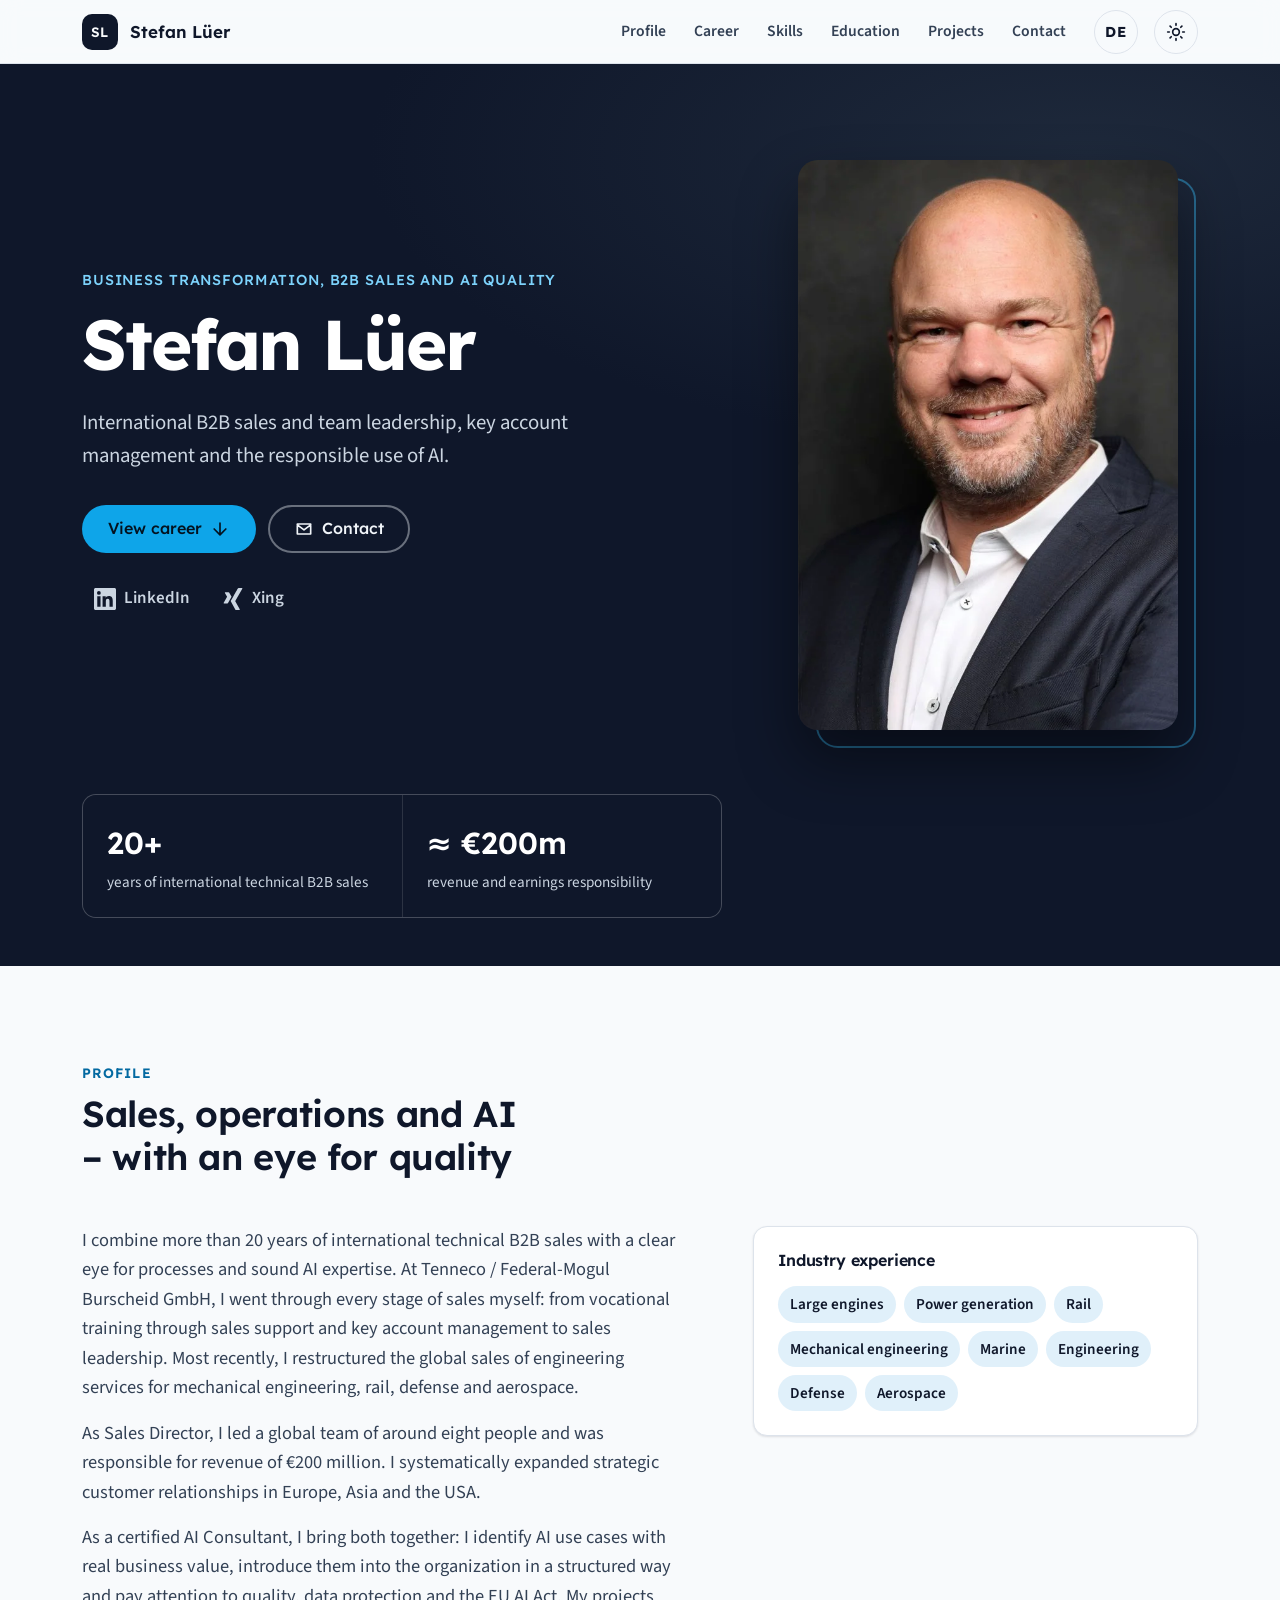
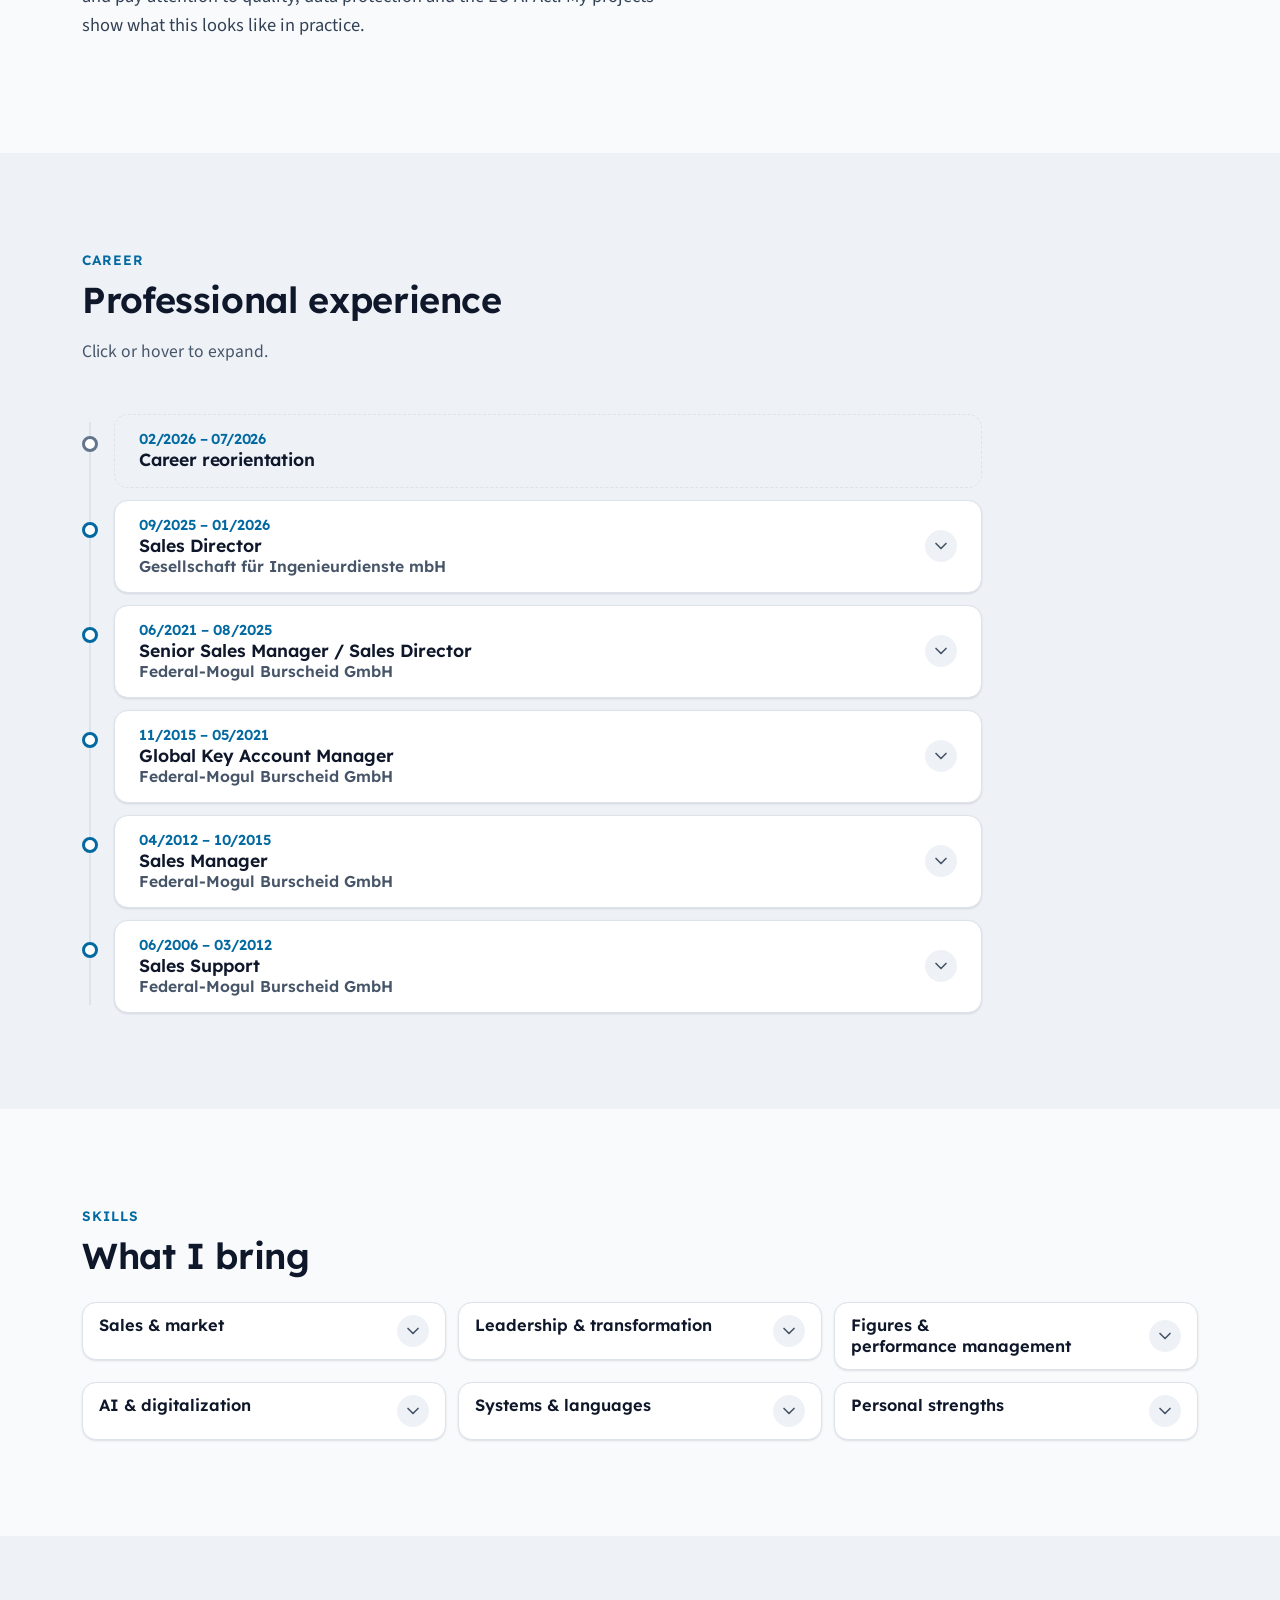
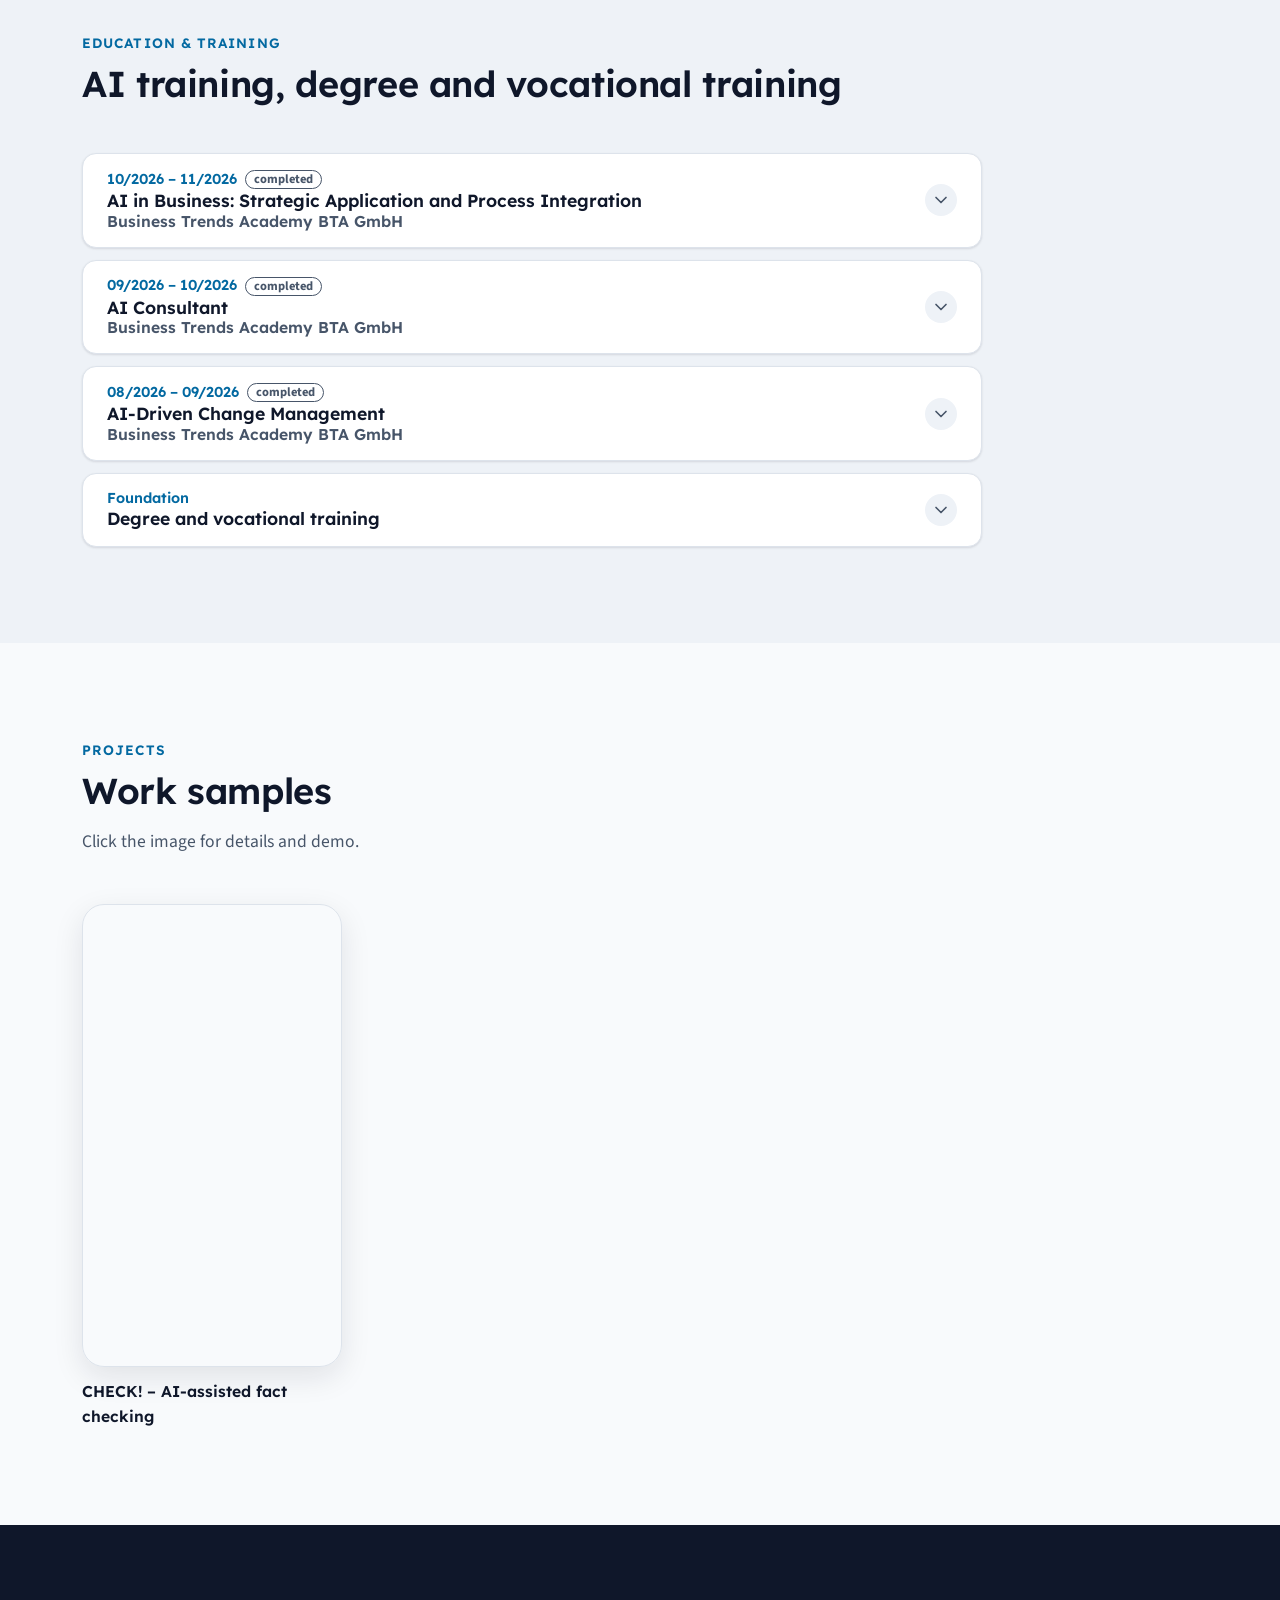
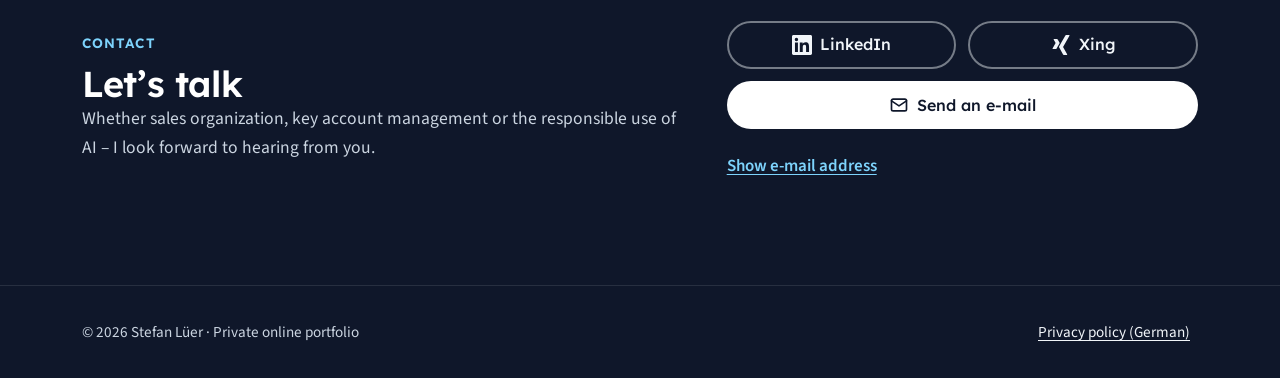
==== commit 517746e5: "Aufklappen per Hover, Englisch-Umschaltung, barrierearme Bedienung, Galerie mit Bildbetrachter - Ein" ====
--- a/site/index.html
+++ b/site/index.html
@@ -5,11 +5,12 @@
   <meta name="viewport" content="width=device-width, initial-scale=1">
   <meta http-equiv="Content-Security-Policy" content="default-src 'self'; script-src 'self'; style-src 'self'; img-src 'self' data:; font-src 'self'; frame-src 'none'; connect-src 'none'; manifest-src 'self'; worker-src 'none'; base-uri 'self'; form-action 'none'; object-src 'none'; upgrade-insecure-requests">
   <meta name="referrer" content="strict-origin-when-cross-origin">
-  <title>Stefan Lüer – Internationaler B2B-Vertrieb, Key-Account-Management & KI</title>
-  <meta name="description" content="Stefan Lüer: über 20 Jahre internationaler technischer B2B-Vertrieb, Teamleitung und Key-Account-Management – verbunden mit dem verantwortungsvollen Einsatz von KI. Werdegang, Kompetenzen, Weiterbildung und Projekte.">
+  <title data-i18n="meta.title">Stefan Lüer – Internationaler B2B-Vertrieb, Key-Account-Management & KI</title>
+  <meta name="description" data-i18n-attr="content:meta.desc" content="Stefan Lüer: über 20 Jahre internationaler technischer B2B-Vertrieb, Teamleitung und Key-Account-Management – verbunden mit fundierter KI-Kompetenz. Werdegang, Kompetenzen, Weiterbildung und Projekte.">
   <link rel="canonical" href="https://lueer.me/">
   <meta property="og:type" content="profile">
   <meta property="og:locale" content="de_DE">
+  <meta property="og:locale:alternate" content="en_US">
   <meta property="og:url" content="https://lueer.me/">
   <meta property="og:title" content="Stefan Lüer – Internationaler B2B-Vertrieb, Key-Account-Management & KI">
   <meta property="og:description" content="Werdegang, Kompetenzen, Weiterbildung und Projekte.">
@@ -29,35 +30,36 @@
     "url": "https://lueer.me/",
     "image": "https://lueer.me/assets/portrait.jpg",
     "jobTitle": "Vertriebs- und Prozessmanager",
-    "knowsAbout": ["Internationaler B2B-Vertrieb", "Key Account Management", "Sales Operations", "Teamleitung", "KI-Qualität und Evaluation"],
+    "knowsAbout": ["Internationaler B2B-Vertrieb", "Key Account Management", "Sales Operations", "Teamleitung", "Einführung KI-gestützter Geschäftsprozesse"],
     "sameAs": ["https://www.linkedin.com/in/stefanlueer/", "https://www.xing.com/profile/Stefan_Lueer4"]
   }
   </script>
 </head>
 <body>
-  <a class="skip-link" href="#main">Zum Inhalt springen</a>
+  <a class="skip-link" href="#main" data-i18n="skip">Zum Inhalt springen</a>
 
   <header class="site-header" id="top">
     <div class="container header-inner">
-      <a class="brand" href="#top" aria-label="Stefan Lüer – zum Seitenanfang">
+      <a class="brand" href="#top" data-i18n-attr="aria-label:brand.top" aria-label="Stefan Lüer – zum Seitenanfang">
         <span class="brand-mark" aria-hidden="true">SL</span>
         <span class="brand-name">Stefan Lüer</span>
       </a>
-      <nav class="main-nav" aria-label="Hauptnavigation">
+      <nav class="main-nav" data-i18n-attr="aria-label:nav.label" aria-label="Hauptnavigation">
         <button class="nav-toggle" type="button" aria-expanded="false" aria-controls="nav-list">
           <svg class="icon" aria-hidden="true" viewBox="0 0 24 24"><path d="M4 7h16M4 12h16M4 17h16"/></svg>
-          <span>Menü</span>
+          <span data-i18n="nav.menu">Menü</span>
         </button>
         <ul id="nav-list" class="nav-list">
-          <li><a href="#profil">Profil</a></li>
-          <li><a href="#werdegang">Werdegang</a></li>
-          <li><a href="#kompetenzen">Kompetenzen</a></li>
-          <li><a href="#weiterbildung">Weiterbildung</a></li>
-          <li><a href="#projekte">Projekte</a></li>
-          <li><a href="#kontakt">Kontakt</a></li>
+          <li><a href="#profil" data-i18n="nav.profil">Profil</a></li>
+          <li><a href="#werdegang" data-i18n="nav.werdegang">Werdegang</a></li>
+          <li><a href="#kompetenzen" data-i18n="nav.kompetenzen">Kompetenzen</a></li>
+          <li><a href="#weiterbildung" data-i18n="nav.weiterbildung">Weiterbildung</a></li>
+          <li><a href="#projekte" data-i18n="nav.projekte">Projekte</a></li>
+          <li><a href="#kontakt" data-i18n="nav.kontakt">Kontakt</a></li>
         </ul>
       </nav>
-      <button class="theme-toggle" type="button" aria-label="Farbschema umschalten">
+      <button class="lang-toggle" type="button" data-lang-toggle lang="en" aria-label="Switch to English">EN</button>
+      <button class="theme-toggle" type="button" data-i18n-attr="aria-label:theme" aria-label="Farbschema umschalten">
         <svg class="icon icon-sun" aria-hidden="true" viewBox="0 0 24 24"><circle cx="12" cy="12" r="4"/><path d="M12 2v2M12 20v2M4.9 4.9l1.4 1.4M17.7 17.7l1.4 1.4M2 12h2M20 12h2M4.9 19.1l1.4-1.4M17.7 6.3l1.4-1.4"/></svg>
         <svg class="icon icon-moon" aria-hidden="true" viewBox="0 0 24 24"><path d="M21 12.8A9 9 0 1 1 11.2 3a7 7 0 0 0 9.8 9.8z"/></svg>
       </button>
@@ -74,27 +76,27 @@
           <p class="hero-lead" data-bind="schwerpunkt"></p>
           <div class="hero-actions">
             <a class="btn btn-primary" href="#werdegang">
-              Werdegang ansehen
+              <span data-i18n="hero.cta">Werdegang ansehen</span>
               <svg class="icon" aria-hidden="true" viewBox="0 0 24 24"><path d="M12 5v14M5 12l7 7 7-7"/></svg>
             </a>
             <a class="btn btn-ghost" href="#kontakt">
               <svg class="icon" aria-hidden="true" viewBox="0 0 24 24"><path d="M4 6h16v12H4zM4 7l8 6 8-6"/></svg>
-              Kontakt
+              <span data-i18n="nav.kontakt">Kontakt</span>
             </a>
           </div>
-          <ul class="social" aria-label="Profile">
-            <li><a class="social-link" data-link="linkedin" href="https://www.linkedin.com/in/stefanlueer/" target="_blank" rel="noopener noreferrer">
-              <svg class="icon icon-brand" aria-hidden="true" viewBox="0 0 24 24"><path d="M20.45 20.45h-3.55v-5.57c0-1.33-.03-3.04-1.85-3.04-1.86 0-2.14 1.45-2.14 2.94v5.67H9.35V9h3.41v1.56h.05c.48-.9 1.640-1.85 3.37-1.85 3.6 0 4.27 2.37 4.27 5.46v6.28zM5.34 7.43a2.06 2.06 0 1 1 0-4.13 2.06 2.06 0 0 1 0 4.13zM7.12 20.45H3.56V9h3.56v11.45zM22.22 0H1.77C.79 0 0 .77 0 1.73v20.54C0 23.23.79 24 1.77 24h20.45c.98 0 1.78-.77 1.78-1.73V1.73C24 .77 23.2 0 22.22 0z"/></svg>
-              <span>LinkedIn</span><span class="sr-only"> (öffnet in neuem Tab)</span></a></li>
-            <li><a class="social-link" data-link="xing" href="https://www.xing.com/profile/Stefan_Lueer4" target="_blank" rel="noopener noreferrer">
-              <svg class="icon icon-brand" aria-hidden="true" viewBox="0 0 24 24"><path d="M18.19 0c-.52 0-.74.33-.93.66 0 0-7.46 13.22-7.7 13.66l4.92 9.02c.17.31.44.66.97.66h3.450c.21 0 .38-.08.46-.22.09-.15.09-.35-.01-.54l-4.88-8.92v-.02L22.14.76c.1-.19.1-.39.01-.54-.09-.14-.25-.22-.46-.22h-3.5zM3.65 4.74c-.21 0-.39.07-.47.22-.09.15-.08.34.02.53l2.34 4.05v.02L1.86 16.05c-.1.19-.09.38 0 .53.09.14.24.23.45.23h3.46c.52 0 .77-.35.95-.67l3.73-6.6-2.38-4.16c-.17-.31-.43-.66-.96-.66H3.65z"/></svg>
-              <span>Xing</span><span class="sr-only"> (öffnet in neuem Tab)</span></a></li>
+          <ul class="social" data-i18n-attr="aria-label:social" aria-label="Profile">
+            <li><a class="social-link" href="https://www.linkedin.com/in/stefanlueer/" target="_blank" rel="noopener noreferrer">
+              <svg class="icon icon-brand" aria-hidden="true" viewBox="0 0 24 24"><path d="M20.45 20.45h-3.55v-5.57c0-1.33-.03-3.04-1.85-3.04-1.86 0-2.14 1.45-2.14 2.94v5.67H9.35V9h3.41v1.56h.05c.48-.9 1.64-1.85 3.37-1.85 3.6 0 4.27 2.37 4.27 5.46v6.28zM5.34 7.43a2.06 2.06 0 1 1 0-4.13 2.06 2.06 0 0 1 0 4.13zM7.12 20.45H3.56V9h3.56v11.45zM22.22 0H1.77C.79 0 0 .77 0 1.73v20.54C0 23.23.79 24 1.77 24h20.45c.98 0 1.78-.77 1.78-1.73V1.73C24 .77 23.2 0 22.22 0z"/></svg>
+              <span>LinkedIn</span><span class="sr-only" data-i18n="newtab"> (öffnet in neuem Tab)</span></a></li>
+            <li><a class="social-link" href="https://www.xing.com/profile/Stefan_Lueer4" target="_blank" rel="noopener noreferrer">
+              <svg class="icon icon-brand" aria-hidden="true" viewBox="0 0 24 24"><path d="M18.19 0c-.52 0-.74.33-.93.66 0 0-7.46 13.22-7.7 13.66l4.92 9.02c.17.31.44.66.97.66h3.45c.21 0 .38-.08.46-.22.09-.15.09-.35-.01-.54l-4.88-8.92v-.02L22.14.76c.1-.19.1-.39.01-.54-.09-.14-.25-.22-.46-.22h-3.5zM3.65 4.74c-.21 0-.39.07-.47.22-.09.15-.08.34.02.53l2.34 4.05v.02L1.86 16.05c-.1.19-.09.38 0 .53.09.14.24.23.45.23h3.46c.52 0 .77-.35.95-.67l3.73-6.6-2.38-4.16c-.17-.31-.43-.66-.96-.66H3.65z"/></svg>
+              <span>Xing</span><span class="sr-only" data-i18n="newtab"> (öffnet in neuem Tab)</span></a></li>
           </ul>
         </div>
         <figure class="hero-portrait">
           <picture>
             <source srcset="assets/portrait.webp" type="image/webp">
-            <img src="assets/portrait.jpg" width="600" height="900" alt="Portrait von Stefan Lüer" fetchpriority="high">
+            <img src="assets/portrait.jpg" width="600" height="900" data-i18n-attr="alt:portrait" alt="Portrait von Stefan Lüer" fetchpriority="high">
           </picture>
         </figure>
       </div>
@@ -107,13 +109,13 @@
     <section class="section" id="profil" aria-labelledby="profil-title">
       <div class="container">
         <header class="section-head">
-          <p class="section-kicker">Profil</p>
-          <h2 id="profil-title">Vertrieb, Operations und KI – mit Blick für Qualität</h2>
+          <p class="section-kicker" data-i18n="nav.profil">Profil</p>
+          <h2 id="profil-title" data-i18n="profil.title">Vertrieb, Operations und KI – mit Blick für Qualität</h2>
         </header>
         <div class="profil-grid">
           <div class="prose" id="profil-text"></div>
           <aside class="card" aria-labelledby="branchen-title">
-            <h3 id="branchen-title" class="card-title">Branchenerfahrung</h3>
+            <h3 id="branchen-title" class="card-title" data-i18n="profil.branchen">Branchenerfahrung</h3>
             <ul class="chips" id="branchen"></ul>
           </aside>
         </div>
@@ -124,8 +126,9 @@
     <section class="section section-alt" id="werdegang" aria-labelledby="wd-title">
       <div class="container">
         <header class="section-head">
-          <p class="section-kicker">Werdegang</p>
-          <h2 id="wd-title">Berufserfahrung</h2>
+          <p class="section-kicker" data-i18n="nav.werdegang">Werdegang</p>
+          <h2 id="wd-title" data-i18n="wd.title">Berufserfahrung</h2>
+          <p class="section-intro" data-i18n="fold.hint">Zum Aufklappen anklicken oder mit der Maus darüberfahren.</p>
         </header>
         <ol class="timeline" id="timeline"></ol>
       </div>
@@ -135,8 +138,8 @@
     <section class="section" id="kompetenzen" aria-labelledby="komp-title">
       <div class="container">
         <header class="section-head">
-          <p class="section-kicker">Kompetenzen</p>
-          <h2 id="komp-title">Was ich einbringe</h2>
+          <p class="section-kicker" data-i18n="nav.kompetenzen">Kompetenzen</p>
+          <h2 id="komp-title" data-i18n="komp.title">Was ich einbringe</h2>
         </header>
         <div class="fold-grid" id="komp-grid"></div>
       </div>
@@ -146,8 +149,8 @@
     <section class="section section-alt" id="weiterbildung" aria-labelledby="wb-title">
       <div class="container">
         <header class="section-head">
-          <p class="section-kicker">Aus- und Weiterbildung</p>
-          <h2 id="wb-title">KI-Weiterbildung, Studium und Ausbildung</h2>
+          <p class="section-kicker" data-i18n="wb.kicker">Aus- und Weiterbildung</p>
+          <h2 id="wb-title" data-i18n="wb.title">KI-Weiterbildung, Studium und Ausbildung</h2>
         </header>
         <ol class="fold-list" id="ausbildung"></ol>
       </div>
@@ -157,9 +160,9 @@
     <section class="section" id="projekte" aria-labelledby="proj-title">
       <div class="container">
         <header class="section-head">
-          <p class="section-kicker">Projekte</p>
-          <h2 id="proj-title">Arbeitsnachweise</h2>
-          <p class="section-intro">Bild anklicken für Details und Demo.</p>
+          <p class="section-kicker" data-i18n="nav.projekte">Projekte</p>
+          <h2 id="proj-title" data-i18n="proj.title">Arbeitsnachweise</h2>
+          <p class="section-intro" data-i18n="proj.intro">Bild anklicken für Details und Demo.</p>
         </header>
         <ul class="shots" id="projekte-liste"></ul>
       </div>
@@ -169,21 +172,25 @@
     <section class="section contact" id="kontakt" aria-labelledby="kontakt-title">
       <div class="container contact-inner">
         <div>
-          <p class="section-kicker">Kontakt</p>
-          <h2 id="kontakt-title">Lassen Sie uns sprechen</h2>
-          <p class="section-intro">Ob Vertriebsorganisation, Key-Account-Management oder der verantwortungsvolle Einsatz von KI – ich freue mich über Ihre Nachricht.</p>
+          <p class="section-kicker" data-i18n="nav.kontakt">Kontakt</p>
+          <h2 id="kontakt-title" data-i18n="kontakt.title">Lassen Sie uns sprechen</h2>
+          <p class="section-intro" data-i18n="kontakt.intro">Ob Vertriebsorganisation, Key-Account-Management oder der verantwortungsvolle Einsatz von KI – ich freue mich über Ihre Nachricht.</p>
         </div>
         <div class="contact-box">
           <div class="contact-actions">
-            <button class="btn btn-light" type="button" data-mail="write">
+            <a class="btn btn-outline-light" href="https://www.linkedin.com/in/stefanlueer/" target="_blank" rel="noopener noreferrer">
+              <svg class="icon icon-brand" aria-hidden="true" viewBox="0 0 24 24"><path d="M20.45 20.45h-3.55v-5.57c0-1.33-.03-3.04-1.85-3.04-1.86 0-2.14 1.45-2.14 2.94v5.67H9.35V9h3.41v1.56h.05c.48-.9 1.64-1.85 3.37-1.85 3.6 0 4.27 2.37 4.27 5.46v6.28zM5.34 7.43a2.06 2.06 0 1 1 0-4.13 2.06 2.06 0 0 1 0 4.13zM7.12 20.45H3.56V9h3.56v11.45zM22.22 0H1.77C.79 0 0 .77 0 1.73v20.54C0 23.23.79 24 1.77 24h20.45c.98 0 1.78-.77 1.78-1.73V1.73C24 .77 23.2 0 22.22 0z"/></svg>
+              LinkedIn<span class="sr-only" data-i18n="newtab"> (öffnet in neuem Tab)</span></a>
+            <a class="btn btn-outline-light" href="https://www.xing.com/profile/Stefan_Lueer4" target="_blank" rel="noopener noreferrer">
+              <svg class="icon icon-brand" aria-hidden="true" viewBox="0 0 24 24"><path d="M18.19 0c-.52 0-.74.33-.93.66 0 0-7.46 13.22-7.7 13.66l4.92 9.02c.17.31.44.66.97.66h3.45c.21 0 .38-.08.46-.22.09-.15.09-.35-.01-.54l-4.88-8.92v-.02L22.14.76c.1-.19.1-.39.01-.54-.09-.14-.25-.22-.46-.22h-3.5zM3.65 4.74c-.21 0-.39.07-.47.22-.09.15-.08.34.02.53l2.34 4.05v.02L1.86 16.05c-.1.19-.09.38 0 .53.09.14.24.23.45.23h3.46c.52 0 .77-.35.95-.67l3.73-6.6-2.38-4.16c-.17-.31-.43-.66-.96-.66H3.65z"/></svg>
+              Xing<span class="sr-only" data-i18n="newtab"> (öffnet in neuem Tab)</span></a>
+            <button class="btn btn-light contact-mail" type="button" data-mail="write">
               <svg class="icon" aria-hidden="true" viewBox="0 0 24 24"><rect x="3" y="5" width="18" height="14" rx="2"/><path d="m3 7 9 6 9-6"/></svg>
-              E-Mail schreiben
+              <span data-i18n="kontakt.mail">E-Mail schreiben</span>
             </button>
-            <a class="btn btn-outline-light" href="https://www.linkedin.com/in/stefanlueer/" target="_blank" rel="noopener noreferrer">LinkedIn-Profil<span class="sr-only"> (öffnet in neuem Tab)</span></a>
-            <a class="btn btn-outline-light" href="https://www.xing.com/profile/Stefan_Lueer4" target="_blank" rel="noopener noreferrer">Xing-Profil<span class="sr-only"> (öffnet in neuem Tab)</span></a>
           </div>
           <p class="mail-reveal">
-            <button class="link-button" type="button" data-mail="show" aria-controls="mail-output" aria-expanded="false">E-Mail-Adresse anzeigen</button>
+            <button class="link-button" type="button" data-mail="show" aria-controls="mail-output" aria-expanded="false" data-i18n="kontakt.show">E-Mail-Adresse anzeigen</button>
             <span id="mail-output" class="mail-output" aria-live="polite"></span>
           </p>
         </div>
@@ -193,19 +200,23 @@
 
   <footer class="site-footer">
     <div class="container footer-inner">
-      <p>© <span id="jahr">2026</span> Stefan Lüer · Privates Online-Portfolio</p>
+      <p>© <span id="jahr">2026</span> Stefan Lüer · <span data-i18n="footer.private">Privates Online-Portfolio</span></p>
       <ul class="footer-links">
-        <li><a href="datenschutz.html">Datenschutz</a></li>
+        <li><a href="datenschutz.html" data-i18n="footer.privacy">Datenschutz</a></li>
       </ul>
     </div>
   </footer>
 
-  <noscript><p class="noscript">Für die vollständige Darstellung bitte JavaScript aktivieren. <a href="https://www.linkedin.com/in/stefanlueer/" rel="noopener noreferrer">LinkedIn-Profil</a></p></noscript>
+  <noscript><p class="noscript">Für die vollständige Darstellung bitte JavaScript aktivieren. / Please enable JavaScript. <a href="https://www.linkedin.com/in/stefanlueer/" rel="noopener noreferrer">LinkedIn</a></p></noscript>
 
   <script src="data/cv.js"></script>
+  <script src="data/cv.en.js"></script>
   <script src="data/site.js"></script>
+  <script src="data/site.en.js"></script>
+  <script src="js/i18n.js"></script>
   <script src="js/mail.js"></script>
   <script src="js/theme-toggle.js"></script>
+  <script src="js/fold.js"></script>
   <script src="js/app.js"></script>
 </body>
 </html>
--- a/site/css/styles.css
+++ b/site/css/styles.css
@@ -137,6 +137,8 @@
   border-bottom: 1px solid var(--c-border);
 }
 .header-inner { height: 100%; display: flex; align-items: center; gap: var(--s-4); }
+@media (max-width: 599px) { .header-inner { gap: var(--s-2); } }
+@media (max-width: 380px) { .brand-name { display: none; } }
 .brand { display: inline-flex; align-items: center; gap: var(--s-3); text-decoration: none; color: var(--c-ink); font-family: var(--f-head); font-weight: 600; min-height: 44px; }
 .brand:hover { color: var(--c-ink); }
 .brand-mark { display: grid; place-items: center; width: 36px; height: 36px; border-radius: 10px; background: var(--c-ink); color: var(--c-bg); font-size: .85rem; letter-spacing: .02em; }
@@ -150,6 +152,12 @@
 .nav-list a:hover { color: var(--c-ink); background: var(--c-bg-alt); }
 .nav-list a[aria-current="true"] { color: var(--c-accent); box-shadow: inset 0 -2px 0 var(--c-accent); border-radius: 0; }
 .nav-toggle { display: none; }
+.lang-toggle {
+  display: grid; place-items: center; min-width: 44px; height: 44px; padding: 0 var(--s-2); border-radius: 999px; cursor: pointer;
+  background: transparent; color: var(--c-ink); border: 1px solid var(--c-border); font: 700 .9rem var(--f-head); letter-spacing: .04em;
+  transition: background-color var(--t-fast);
+}
+.lang-toggle:hover { background: var(--c-bg-alt); }
 .theme-toggle {
   display: grid; place-items: center; width: 44px; height: 44px; border-radius: 999px; cursor: pointer;
   background: transparent; color: var(--c-ink); border: 1px solid var(--c-border);
@@ -234,7 +242,6 @@
 .profil-grid { display: grid; gap: var(--s-6); }
 @media (min-width: 900px) { .profil-grid { grid-template-columns: 1.4fr 1fr; gap: var(--s-7); align-items: start; } }
 .prose p { font-size: 1.15rem; color: var(--c-ink-soft); max-width: 66ch; }
-.prose p:first-child::first-line { color: var(--c-ink); font-weight: 600; }
 .chips { list-style: none; display: flex; flex-wrap: wrap; gap: var(--s-2); }
 .chips li { padding: 6px 12px; border-radius: 999px; background: var(--c-accent-soft); color: var(--c-ink); font-size: .95rem; font-weight: 600; }
 .check-list { list-style: none; display: grid; gap: var(--s-3); }
@@ -244,24 +251,58 @@
   background: var(--c-accent-soft) url("data:image/svg+xml,%3Csvg xmlns='http://www.w3.org/2000/svg' viewBox='0 0 24 24' fill='none' stroke='%230369A1' stroke-width='3.5' stroke-linecap='round' stroke-linejoin='round'%3E%3Cpath d='m6 12 4 4 8-8'/%3E%3C/svg%3E") center / 11px no-repeat;
 }
 
-/* Aufklappbare Einträge (Werdegang, Kompetenzen, Weiterbildung) */
-.fold { background: var(--c-surface); border: 1px solid var(--c-border); border-radius: var(--radius); box-shadow: var(--shadow-1); }
+/* Aufklappbare Einträge (Werdegang, Kompetenzen, Weiterbildung)
+   Disclosure-Muster (js/fold.js): Schaltfläche in Überschrift, Inhalt gleitet per Grid-Zeile auf. */
+.fold {
+  position: relative; background: var(--c-surface); border: 1px solid var(--c-border); border-radius: var(--radius);
+  box-shadow: var(--shadow-1);
+  transition: transform var(--t-med) var(--ease-out), box-shadow var(--t-med) var(--ease-out), border-color var(--t-med) var(--ease-out);
+}
+.fold::before {
+  content: ""; position: absolute; left: -1px; top: 14px; bottom: 14px; width: 3px; border-radius: 3px;
+  background: var(--c-accent); transform: scaleY(0); transition: transform var(--t-med) var(--ease-out);
+}
+.fold.is-open { border-color: color-mix(in srgb, var(--c-accent) 45%, var(--c-border)); box-shadow: var(--shadow-2); }
+.fold.is-open::before { transform: scaleY(1); }
+@media (hover: hover) and (pointer: fine) {
+  .fold:not(.fold-static):hover { transform: translateY(-3px); box-shadow: var(--shadow-2); border-color: color-mix(in srgb, var(--c-accent) 45%, var(--c-border)); }
+  .fold:not(.fold-static):hover::before { transform: scaleY(1); }
+}
+.fold-h { margin: 0; font-size: inherit; font-weight: inherit; }
 .fold-head {
-  display: grid; grid-template-columns: 1fr auto; column-gap: var(--s-4); align-items: center;
-  padding: var(--s-4) var(--s-5); min-height: 56px; list-style: none; cursor: pointer; border-radius: var(--radius);
-}
+  display: grid; grid-template-columns: 1fr auto; column-gap: var(--s-4); align-items: center; width: 100%;
+  padding: var(--s-4) var(--s-5); min-height: 56px; border: 0; background: none; color: inherit; font: inherit;
+  text-align: left; cursor: pointer; border-radius: var(--radius);
+}
+.fold-head:focus-visible { outline-offset: -3px; }
 .fold-static .fold-head { cursor: default; }
-.fold-head::-webkit-details-marker { display: none; }
-.fold-head:hover .fold-title { color: var(--c-accent); }
-.fold-static .fold-head:hover .fold-title { color: var(--c-ink); }
 .fold-head > span { grid-column: 1; }
 .fold-meta { font-family: var(--f-head); font-weight: 600; font-size: .9rem; color: var(--c-accent); font-variant-numeric: tabular-nums; display: flex; flex-wrap: wrap; align-items: center; gap: var(--s-2); }
 .fold-title { font-family: var(--f-head); font-weight: 600; font-size: 1.1rem; line-height: 1.3; color: var(--c-ink); transition: color var(--t-fast); }
+.fold:not(.fold-static):hover .fold-title, .fold.is-open .fold-title { color: var(--c-accent); }
 .fold-sub { color: var(--c-muted); font-weight: 600; font-size: .98rem; }
-.fold-chevron { grid-column: 2; grid-row: 1 / span 3; width: 22px; height: 22px; color: var(--c-muted); transition: transform var(--t-med) var(--ease-out); }
-.fold[open] > .fold-head .fold-chevron { transform: rotate(180deg); }
-.fold-points { list-style: none; display: grid; gap: var(--s-2); padding: 0 var(--s-5) var(--s-5); margin-top: calc(-1 * var(--s-1)); }
-.fold-points li { position: relative; padding-left: 20px; color: var(--c-ink-soft); line-height: 1.5; }
+.fold-chevron {
+  grid-column: 2; grid-row: 1 / span 3; width: 32px; height: 32px; padding: 6px; border-radius: 50%;
+  color: var(--c-muted); background: var(--c-bg-alt); transition: transform var(--t-med) var(--ease-out), background-color var(--t-med), color var(--t-med);
+}
+.fold.is-open .fold-chevron { transform: rotate(180deg); background: var(--c-accent); color: var(--c-on-accent); }
+.fold-body {
+  display: grid; grid-template-rows: 0fr; visibility: hidden;
+  transition: grid-template-rows 380ms var(--ease-out), visibility 0s linear 380ms;
+}
+.fold.is-open .fold-body { grid-template-rows: 1fr; visibility: visible; transition: grid-template-rows 380ms var(--ease-out), visibility 0s; }
+.fold-inner { overflow: hidden; min-height: 0; }
+.fold-points { list-style: none; display: grid; gap: var(--s-2); padding: 0 var(--s-5) var(--s-5); }
+.fold-points li {
+  position: relative; padding-left: 20px; color: var(--c-ink-soft); line-height: 1.5;
+  opacity: 0; transform: translateY(6px); transition: opacity 260ms var(--ease-out), transform 260ms var(--ease-out);
+}
+.fold.is-open .fold-points li { opacity: 1; transform: none; }
+.fold.is-open .fold-points li:nth-child(2) { transition-delay: 50ms; }
+.fold.is-open .fold-points li:nth-child(3) { transition-delay: 100ms; }
+.fold.is-open .fold-points li:nth-child(4) { transition-delay: 150ms; }
+.fold.is-open .fold-points li:nth-child(5) { transition-delay: 200ms; }
+.fold.is-open .fold-points li:nth-child(n+6) { transition-delay: 250ms; }
 .fold-points li::before { content: ""; position: absolute; left: 3px; top: .62em; width: 7px; height: 7px; border-radius: 50%; background: var(--c-aufbau); }
 .fold-points li.is-highlight::before { background: var(--c-accent); border-radius: 2px; }
 .fold-static { background: transparent; box-shadow: none; border-style: dashed; }
@@ -270,8 +311,7 @@
 
 /* Kompetenzen: kompaktes Raster */
 .fold-grid { display: grid; gap: var(--s-3); align-items: start; grid-template-columns: repeat(auto-fill, minmax(min(100%, 300px), 1fr)); }
-.fold-grid .fold { padding: 0; }
-.fold-grid .fold-head { min-height: 52px; padding: var(--s-3) var(--s-4); }
+.fold-grid .fold-head { min-height: 56px; padding: var(--s-3) var(--s-4); }
 .fold-grid .fold-title { font-size: 1.02rem; }
 .fold-grid .fold-points { padding: 0 var(--s-4) var(--s-4); }
 #kompetenzen .section-head { margin-bottom: var(--s-5); }
@@ -316,17 +356,42 @@
 .bullets { list-style: none; display: grid; gap: var(--s-2); }
 .bullets li { position: relative; padding-left: 18px; color: var(--c-ink-soft); line-height: 1.5; }
 .bullets li::before { content: ""; position: absolute; left: 2px; top: .62em; width: 7px; height: 7px; border-radius: 2px; background: var(--c-accent); }
-.kpis { display: grid; gap: var(--s-3); grid-template-columns: repeat(auto-fit, minmax(min(100%, 200px), 1fr)); margin: 0; }
-.kpis div { background: var(--c-surface); border: 1px solid var(--c-border); border-radius: var(--radius); padding: var(--s-4); display: flex; flex-direction: column-reverse; gap: 2px; }
-.kpis dt { color: var(--c-muted); font-size: .95rem; line-height: 1.4; }
-.kpis dd { margin: 0; font-family: var(--f-head); font-weight: 600; font-size: 1.5rem; color: var(--c-ink); font-variant-numeric: tabular-nums; }
 .hinweis { color: var(--c-muted); font-size: .95rem; margin-top: var(--s-3); }
 .tags { list-style: none; display: flex; flex-wrap: wrap; gap: var(--s-2); margin-top: var(--s-5); }
 .tags li { font-size: .88rem; padding: 4px 10px; border: 1px solid var(--c-border); border-radius: var(--radius-sm); color: var(--c-ink-soft); }
-.gallery { list-style: none; display: grid; gap: var(--s-4); grid-template-columns: repeat(auto-fill, minmax(140px, 1fr)); }
+.gallery { list-style: none; display: grid; gap: clamp(8px, 2vw, var(--s-5)); grid-template-columns: repeat(3, minmax(0, 1fr)); }
 .gallery figure { margin: 0; }
-.gallery img { width: 100%; border-radius: 18px; border: 1px solid var(--c-border); box-shadow: var(--shadow-1); }
-.gallery figcaption { margin-top: var(--s-2); color: var(--c-muted); font-size: .95rem; }
+.gallery a { display: block; position: relative; border-radius: 18px; cursor: zoom-in; }
+.gallery img { width: 100%; border-radius: 18px; border: 1px solid var(--c-border); box-shadow: var(--shadow-1); transition: transform var(--t-med) var(--ease-out), box-shadow var(--t-med) var(--ease-out); }
+.gallery a:hover img, .gallery a:focus-visible img { transform: translateY(-4px); box-shadow: var(--shadow-2); }
+.gallery .zoom-badge {
+  position: absolute; right: 8px; bottom: 8px; display: grid; place-items: center; width: 36px; height: 36px; border-radius: 50%;
+  background: rgba(15, 23, 42, .78); color: #fff;
+}
+.gallery .zoom-badge .icon { width: 18px; height: 18px; }
+.gallery figcaption { margin-top: var(--s-2); color: var(--c-muted); font-size: .95rem; line-height: 1.4; }
+@media (max-width: 560px) { .gallery figcaption { font-size: .82rem; } .gallery .zoom-badge { width: 28px; height: 28px; right: 5px; bottom: 5px; } }
+
+/* Bildbetrachter (js/lightbox.js) */
+.lightbox { border: 0; padding: 0; margin: auto; width: 100vw; height: 100dvh; max-width: none; max-height: none; background: transparent; color: #fff; overflow: hidden; }
+.lightbox::backdrop { background: rgba(4, 8, 18, .9); }
+.lb-stage { width: 100%; height: 100%; display: grid; grid-template-rows: auto 1fr auto; padding: var(--s-3); gap: var(--s-3); }
+.lb-top { display: flex; align-items: center; justify-content: space-between; gap: var(--s-3); }
+.lb-count { font-family: var(--f-head); font-weight: 600; font-variant-numeric: tabular-nums; }
+.lb-figure { margin: 0; min-height: 0; display: grid; grid-template-columns: auto 1fr auto; align-items: center; gap: var(--s-3); }
+.lb-figure img { max-width: 100%; max-height: calc(100dvh - 170px); width: auto; margin: 0 auto; border-radius: 22px; box-shadow: 0 30px 80px rgba(0,0,0,.5); animation: lb-in 260ms var(--ease-out); }
+@keyframes lb-in { from { opacity: 0; transform: scale(.97); } to { opacity: 1; transform: none; } }
+.lb-caption { text-align: center; color: #E2E8F0; margin: 0; }
+.lb-btn {
+  display: grid; place-items: center; width: 48px; height: 48px; border-radius: 50%; border: 1px solid rgba(255,255,255,.35);
+  background: rgba(255,255,255,.08); color: #fff; cursor: pointer; transition: background-color var(--t-fast);
+}
+.lb-btn:hover { background: rgba(255,255,255,.2); }
+.lb-btn:focus-visible { outline: 3px solid #7DD3FC; outline-offset: 3px; }
+.lb-btn .icon { width: 24px; height: 24px; }
+@media (max-width: 560px) { .lb-figure { grid-template-columns: 1fr; } .lb-figure .lb-prev, .lb-figure .lb-next { display: none; } .lb-nav-mobile { display: flex !important; } }
+.lb-nav-mobile { display: none; justify-content: center; gap: var(--s-5); }
+
 .demo-frame { display: block; width: 100%; max-width: 440px; height: 820px; border: 1px solid var(--c-border); border-radius: 22px; background: #fafafa; box-shadow: var(--shadow-2); }
 .demo-actions { display: flex; flex-wrap: wrap; gap: var(--s-3); margin-top: var(--s-4); }
 
@@ -337,7 +402,8 @@
 .contact .section-intro { color: var(--c-on-hero-muted); }
 .contact-inner { display: grid; gap: var(--s-6); align-items: center; }
 @media (min-width: 900px) { .contact-inner { grid-template-columns: 1.3fr 1fr; } }
-.contact-actions { display: flex; flex-wrap: wrap; gap: var(--s-3); }
+.contact-actions { display: grid; grid-template-columns: 1fr 1fr; gap: var(--s-3); max-width: 480px; }
+.contact-actions .contact-mail { grid-column: 1 / -1; }
 .contact-actions .btn { overflow-wrap: anywhere; }
 .mail-reveal { margin: var(--s-4) 0 0; color: var(--c-on-hero-muted); }
 .link-button {
@@ -374,14 +440,27 @@
 }
 @media (prefers-reduced-motion: reduce) {
   html { scroll-behavior: auto; }
-  *, *::before, *::after { transition-duration: 0ms !important; animation-duration: 0ms !important; }
+  *, *::before, *::after { transition-duration: 0ms !important; transition-delay: 0ms !important; animation-duration: 0ms !important; }
+  .fold:hover, .gallery a:hover img, .shot a:hover img { transform: none !important; }
 }
 
 @media print {
-  .site-header, .hero-actions, .theme-toggle, .contact-actions, .demo-frame, .demo-actions { display: none !important; }
+  .site-header, .hero-actions, .theme-toggle, .lang-toggle, .contact-actions, .demo-frame, .demo-actions { display: none !important; }
+  .fold-body { grid-template-rows: 1fr !important; visibility: visible !important; }
+  .fold-points li { opacity: 1 !important; transform: none !important; }
   .hero, .contact, .site-footer { background: #fff !important; color: #000 !important; }
   .reveal { opacity: 1 !important; transform: none !important; }
 }
 
+/* Höherer Kontrast, wenn im System gewünscht */
+@media (prefers-contrast: more) {
+  :root { --c-muted: #1E293B; --c-ink-soft: #0F172A; --c-border: #64748B; --c-aufbau: #334155; }
+  .fold, .card { border-width: 2px; }
+}
+@media (forced-colors: active) {
+  .fold-chevron { background: none; }
+  .fold::before { display: none; }
+}
+
 /* Klickschutz: in fremde Rahmen eingebettet → nichts anzeigen (siehe js/theme-init.js) */
 html.is-framed body { display: none !important; }
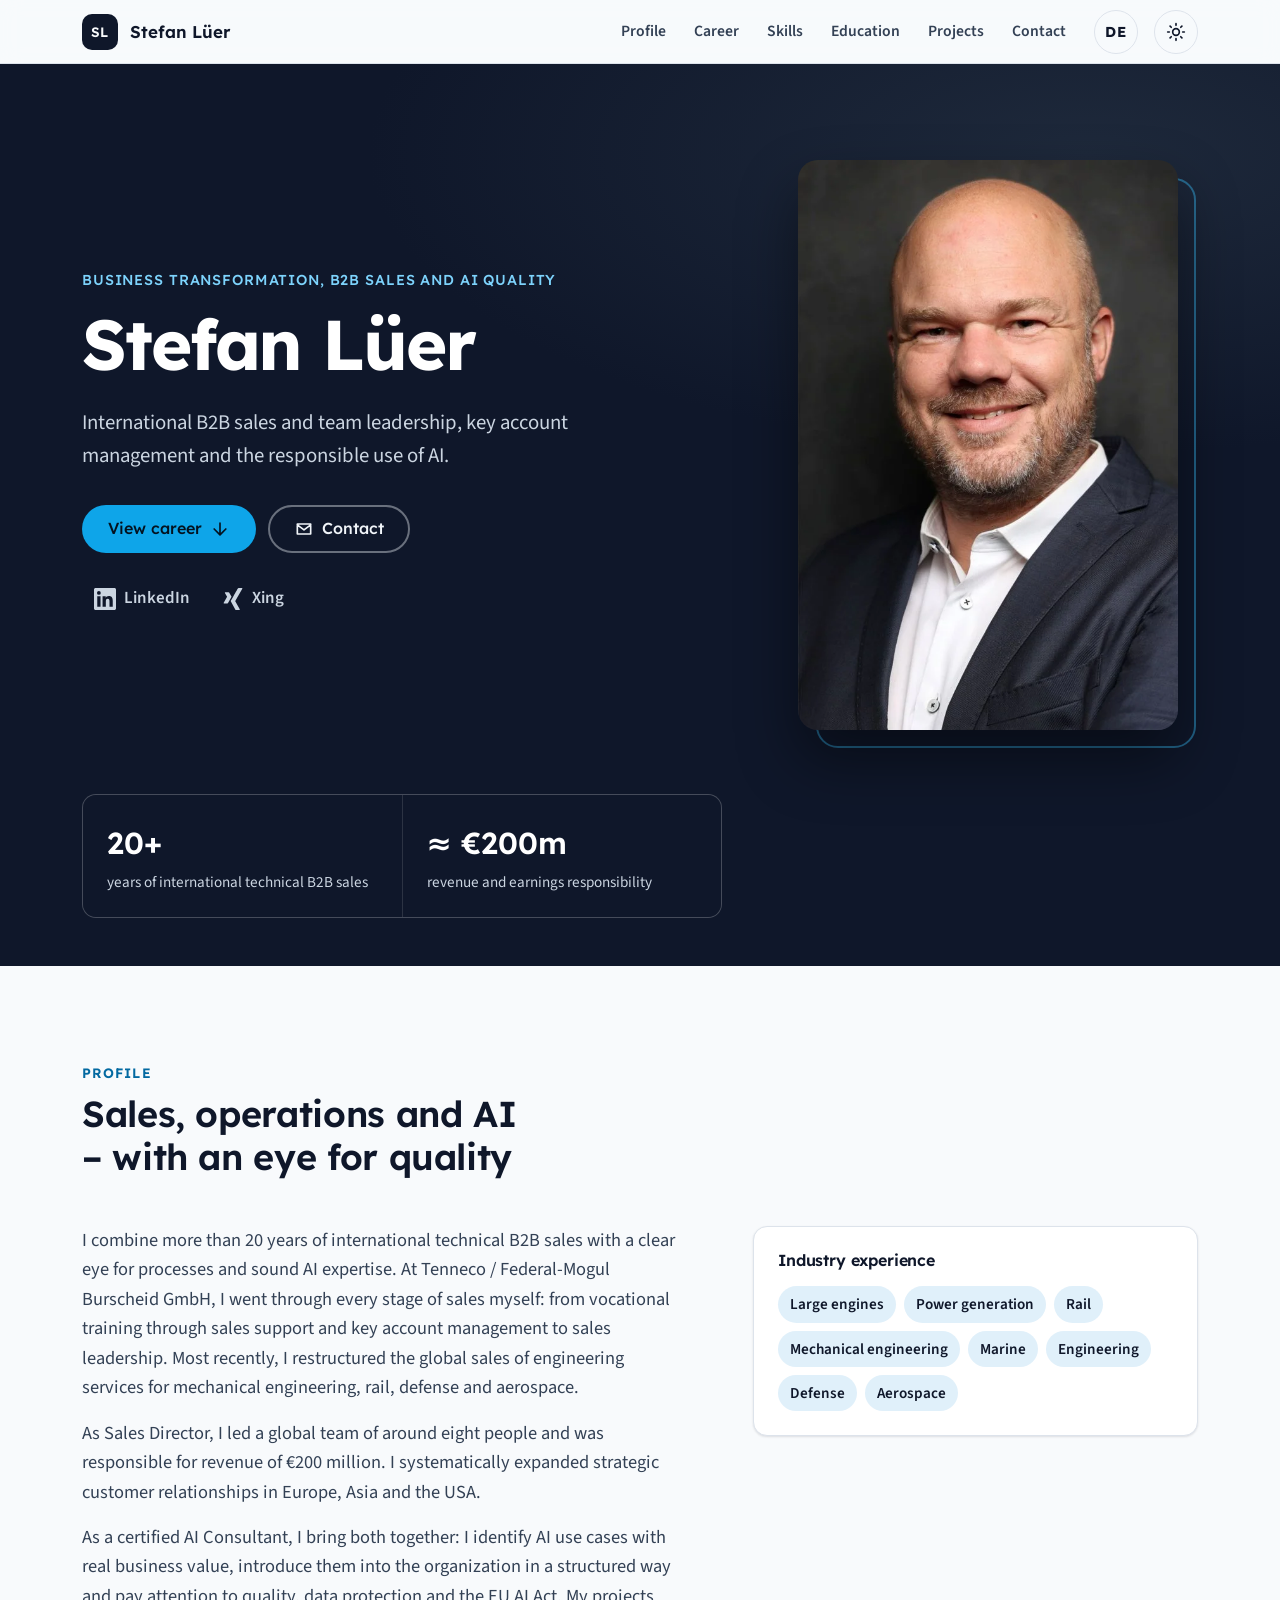
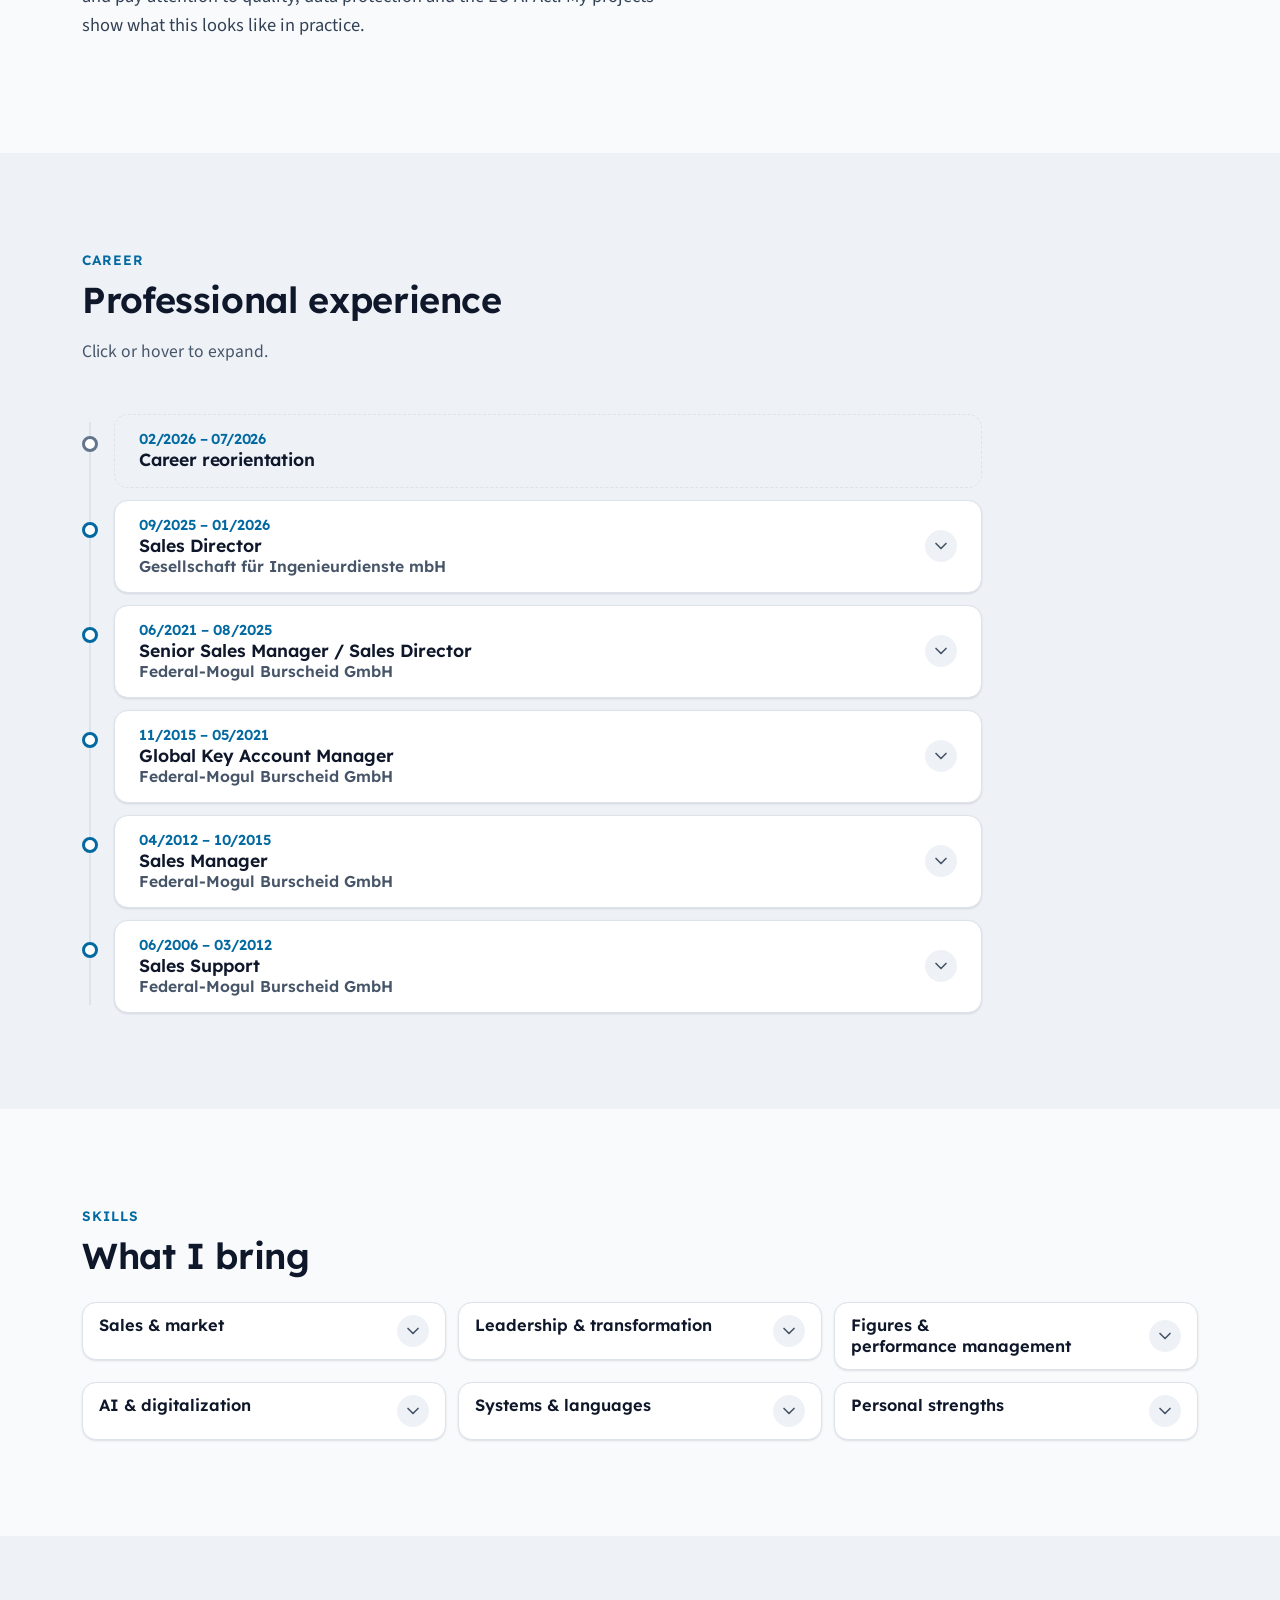
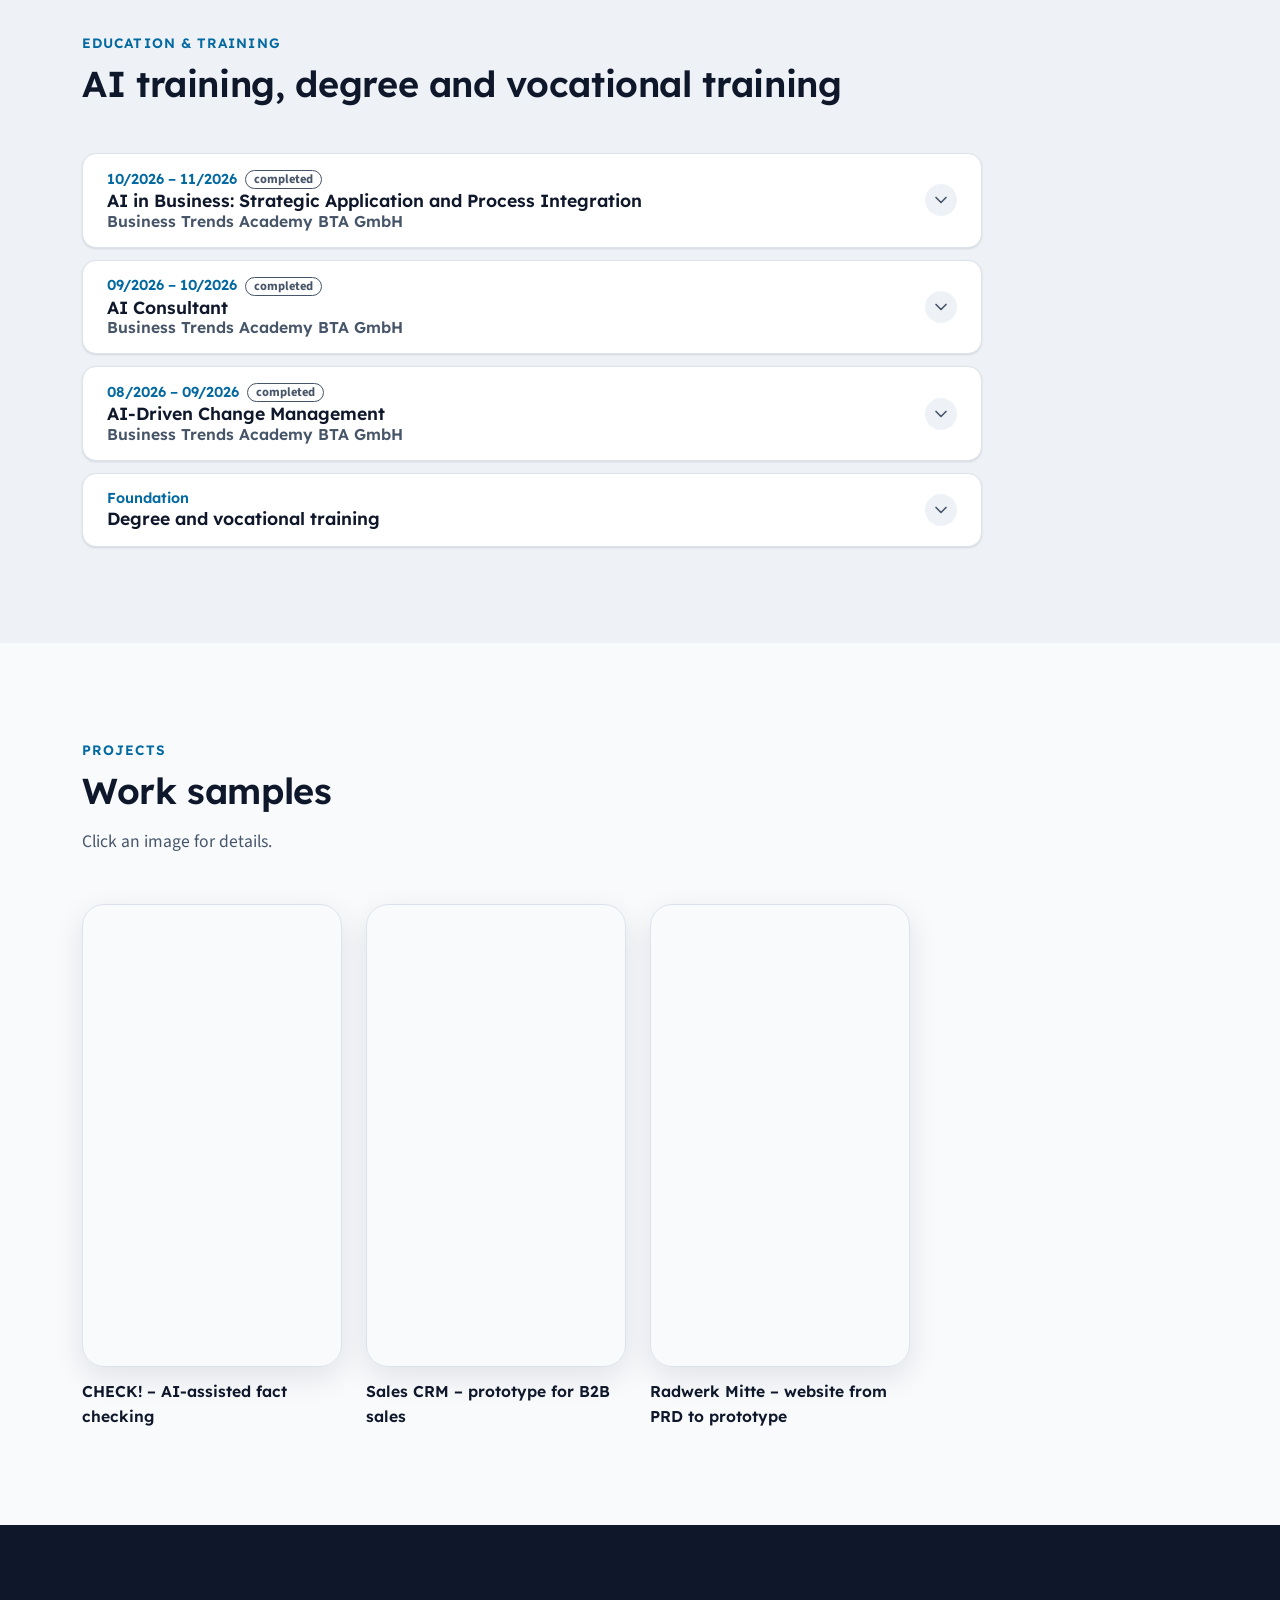
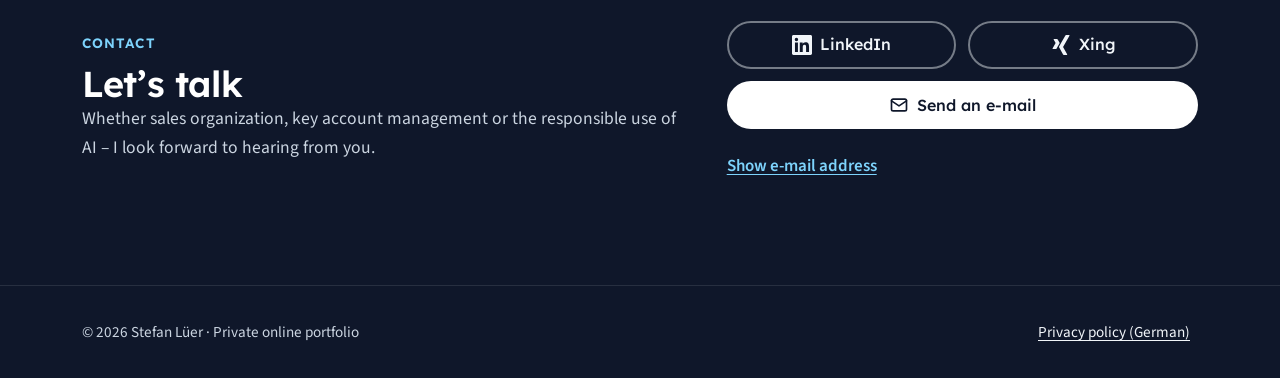
==== commit 9c568083: "Projekt Vertriebs-CRM ergänzt (nur Screenshots, keine Demo) - Neue Projektseite projekte/crm.html (D" ====
--- a/site/index.html
+++ b/site/index.html
@@ -162,7 +162,7 @@
         <header class="section-head">
           <p class="section-kicker" data-i18n="nav.projekte">Projekte</p>
           <h2 id="proj-title" data-i18n="proj.title">Arbeitsnachweise</h2>
-          <p class="section-intro" data-i18n="proj.intro">Bild anklicken für Details und Demo.</p>
+          <p class="section-intro" data-i18n="proj.intro">Bild anklicken für Details.</p>
         </header>
         <ul class="shots" id="projekte-liste"></ul>
       </div>
--- a/site/css/styles.css
+++ b/site/css/styles.css
@@ -213,23 +213,38 @@
   content: ""; position: absolute; inset: 18px -18px -18px 18px; border: 2px solid rgba(56, 189, 248, .45); border-radius: 22px;
 }
 .hero-portrait img { position: relative; border-radius: 20px; aspect-ratio: 2 / 3; object-fit: cover; box-shadow: 0 30px 60px rgba(0,0,0,.45); }
-@media (max-width: 899px) { .hero-portrait { width: min(72%, 300px); order: -1; } }
+@media (max-width: 899px) {
+  .hero { padding: var(--s-6) 0 var(--s-6); }
+  .hero-grid { gap: var(--s-4); }
+  .hero-portrait { order: -1; justify-self: start; width: 104px; }
+  .hero-portrait::before { inset: -5px; border-radius: 50%; }
+  .hero-portrait img { aspect-ratio: 1 / 1; border-radius: 50%; object-position: 50% 18%; box-shadow: 0 10px 24px rgba(0,0,0,.4); }
+  .hero h1 { margin-bottom: var(--s-4); }
+  .hero-lead { margin-bottom: var(--s-5); }
+}
 
 .stats {
   margin: var(--s-8) 0 0; display: grid; grid-template-columns: repeat(2, minmax(0, 1fr)); gap: 1px;
   background: rgba(255,255,255,.12); border: 1px solid rgba(255,255,255,.12); border-radius: var(--radius); overflow: hidden;
 }
-@media (max-width: 479px) { .stats { grid-template-columns: 1fr; } }
 @media (min-width: 900px) { .stats { max-width: 640px; } }
 .stat { background: var(--c-hero); padding: var(--s-5); display: flex; flex-direction: column-reverse; gap: var(--s-1); }
 .stat dt { color: var(--c-on-hero-muted); font-size: .95rem; line-height: 1.4; }
 .stat dd { margin: 0; font-family: var(--f-head); font-weight: 600; font-size: clamp(1.4rem, 1.1rem + 1vw, 1.9rem); color: #fff; font-variant-numeric: tabular-nums; }
+@media (max-width: 599px) { .stats { margin-top: var(--s-6); } .stat { padding: var(--s-4) var(--s-3); } .stat dt { font-size: .85rem; hyphens: auto; } .stat dd { font-size: 1.1rem; } }
+@media (max-width: 419px) {
+  .stats { grid-template-columns: 1fr; }
+  .stat { flex-direction: row-reverse; justify-content: flex-end; align-items: center; gap: var(--s-3); padding: var(--s-3) var(--s-4); }
+  .stat dd { flex: none; min-width: 7.2em; }
+}
 
 /* ---------- Sektionen ---------- */
-.section { padding: var(--s-8) 0; }
+.section { padding: var(--s-7) 0; }
+@media (min-width: 600px) { .section { padding: var(--s-8) 0; } }
 @media (min-width: 900px) { .section { padding: var(--s-9) 0; } }
 .section-alt { background: var(--c-bg-alt); }
-.section-head { max-width: 760px; margin-bottom: var(--s-7); }
+.section-head { max-width: 760px; margin-bottom: var(--s-6); }
+@media (min-width: 900px) { .section-head { margin-bottom: var(--s-7); } }
 .section-kicker { font-family: var(--f-head); font-size: .85rem; font-weight: 600; letter-spacing: .08em; text-transform: uppercase; color: var(--c-accent); margin-bottom: var(--s-2); }
 .section-head h2 { margin-bottom: var(--s-4); }
 .section-intro { color: var(--c-muted); font-size: 1.1rem; max-width: 68ch; }
@@ -275,6 +290,13 @@
   text-align: left; cursor: pointer; border-radius: var(--radius);
 }
 .fold-head:focus-visible { outline-offset: -3px; }
+@media (max-width: 599px) {
+  .fold-head { padding: var(--s-3) var(--s-4); column-gap: var(--s-3); }
+  .fold-points { padding: 0 var(--s-4) var(--s-4); }
+  .fold-title { font-size: 1.02rem; }
+  .fold-sub { font-size: .92rem; }
+  .tl-item { padding-left: var(--s-5); }
+}
 .fold-static .fold-head { cursor: default; }
 .fold-head > span { grid-column: 1; }
 .fold-meta { font-family: var(--f-head); font-weight: 600; font-size: .9rem; color: var(--c-accent); font-variant-numeric: tabular-nums; display: flex; flex-wrap: wrap; align-items: center; gap: var(--s-2); }
@@ -327,7 +349,8 @@
 .tl-item.tl-muted::before { border-color: var(--c-aufbau); }
 
 /* Projekte: nur Screenshots */
-.shots { list-style: none; display: grid; gap: var(--s-5); grid-template-columns: repeat(auto-fill, minmax(min(100%, 220px), 260px)); }
+.shots { list-style: none; display: grid; gap: var(--s-5); grid-template-columns: repeat(auto-fill, minmax(220px, 260px)); }
+@media (max-width: 599px) { .shots { grid-template-columns: repeat(2, minmax(0, 1fr)); gap: var(--s-4); } .shot-caption { font-size: .9rem; } .shot img { border-radius: 16px; } }
 .shot a { display: block; text-decoration: none; color: var(--c-ink); border-radius: 22px; }
 .shot img {
   width: 100%; aspect-ratio: 640 / 1139; object-fit: cover; object-position: top; border-radius: 22px;
@@ -339,7 +362,8 @@
 
 /* Projekt-Detailseite */
 .back-link { display: inline-flex; align-items: center; gap: var(--s-2); min-height: 44px; margin-left: auto; font-weight: 600; text-decoration: none; }
-.projekt-page { padding: var(--s-7) 0 var(--s-8); }
+.projekt-page { padding: var(--s-6) 0 var(--s-7); }
+@media (min-width: 900px) { .projekt-page { padding: var(--s-7) 0 var(--s-8); } }
 .projekt-page .container { max-width: 980px; }
 .projekt-page h1 { font-size: clamp(1.9rem, 1.4rem + 2vw, 2.8rem); margin-bottom: var(--s-3); }
 .projekt-page h2 { font-size: 1.3rem; margin: var(--s-7) 0 var(--s-4); }
@@ -372,6 +396,11 @@
 .gallery figcaption { margin-top: var(--s-2); color: var(--c-muted); font-size: .95rem; line-height: 1.4; }
 @media (max-width: 560px) { .gallery figcaption { font-size: .82rem; } .gallery .zoom-badge { width: 28px; height: 28px; right: 5px; bottom: 5px; } }
 
+.gallery.gallery-wide { grid-template-columns: repeat(2, minmax(0, 1fr)); }
+.gallery.gallery-wide img { border-radius: 12px; }
+@media (max-width: 560px) { .gallery.gallery-wide { grid-template-columns: 1fr; } .gallery.gallery-wide figcaption { font-size: .92rem; } }
+.lb-figure img.is-wide { border-radius: 12px; }
+
 /* Bildbetrachter (js/lightbox.js) */
 .lightbox { border: 0; padding: 0; margin: auto; width: 100vw; height: 100dvh; max-width: none; max-height: none; background: transparent; color: #fff; overflow: hidden; }
 .lightbox::backdrop { background: rgba(4, 8, 18, .9); }
@@ -379,7 +408,14 @@
 .lb-top { display: flex; align-items: center; justify-content: space-between; gap: var(--s-3); }
 .lb-count { font-family: var(--f-head); font-weight: 600; font-variant-numeric: tabular-nums; }
 .lb-figure { margin: 0; min-height: 0; display: grid; grid-template-columns: auto 1fr auto; align-items: center; gap: var(--s-3); }
+.lb-scroll { min-width: 0; min-height: 0; max-height: calc(100dvh - 170px); display: grid; justify-items: center; align-items: center; }
+.lb-scroll:focus-visible { outline: 3px solid #7DD3FC; outline-offset: 3px; }
 .lb-figure img { max-width: 100%; max-height: calc(100dvh - 170px); width: auto; margin: 0 auto; border-radius: 22px; box-shadow: 0 30px 80px rgba(0,0,0,.5); animation: lb-in 260ms var(--ease-out); }
+.lb-scroll.is-tall { overflow-y: auto; align-items: start; overscroll-behavior: contain; border-radius: 12px; }
+.lb-scroll.is-tall img { max-height: none; width: min(1200px, 100%); border-radius: 12px; }
+.gallery.gallery-crop img { aspect-ratio: 4 / 3; object-fit: cover; object-position: top; }
+.gallery.gallery-crop img { border-radius: 12px; }
+@media (max-width: 760px) { .gallery.gallery-crop { grid-template-columns: repeat(2, minmax(0, 1fr)); } }
 @keyframes lb-in { from { opacity: 0; transform: scale(.97); } to { opacity: 1; transform: none; } }
 .lb-caption { text-align: center; color: #E2E8F0; margin: 0; }
 .lb-btn {
@@ -392,7 +428,7 @@
 @media (max-width: 560px) { .lb-figure { grid-template-columns: 1fr; } .lb-figure .lb-prev, .lb-figure .lb-next { display: none; } .lb-nav-mobile { display: flex !important; } }
 .lb-nav-mobile { display: none; justify-content: center; gap: var(--s-5); }
 
-.demo-frame { display: block; width: 100%; max-width: 440px; height: 820px; border: 1px solid var(--c-border); border-radius: 22px; background: #fafafa; box-shadow: var(--shadow-2); }
+.demo-frame { display: block; width: 100%; max-width: 440px; height: min(820px, 80vh); border: 1px solid var(--c-border); border-radius: 22px; background: #fafafa; box-shadow: var(--shadow-2); }
 .demo-actions { display: flex; flex-wrap: wrap; gap: var(--s-3); margin-top: var(--s-4); }
 
 /* Kontakt */
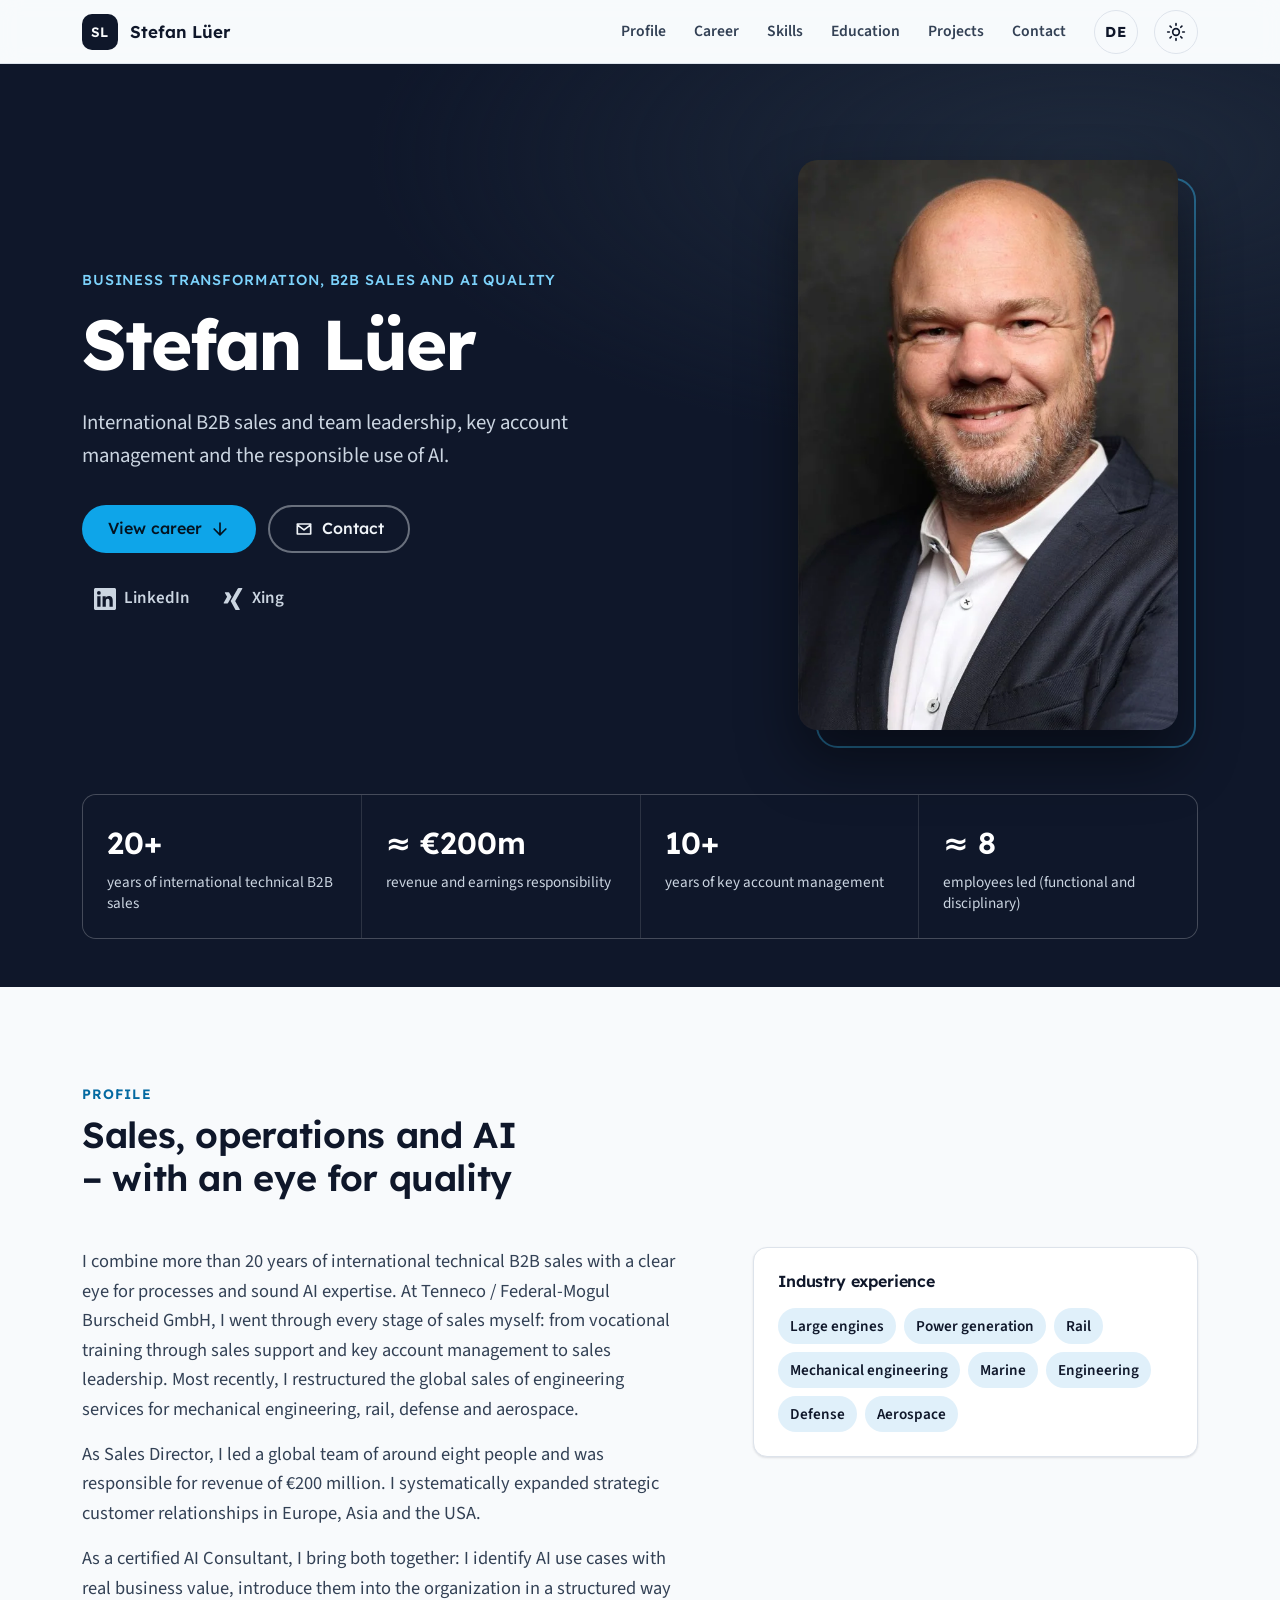
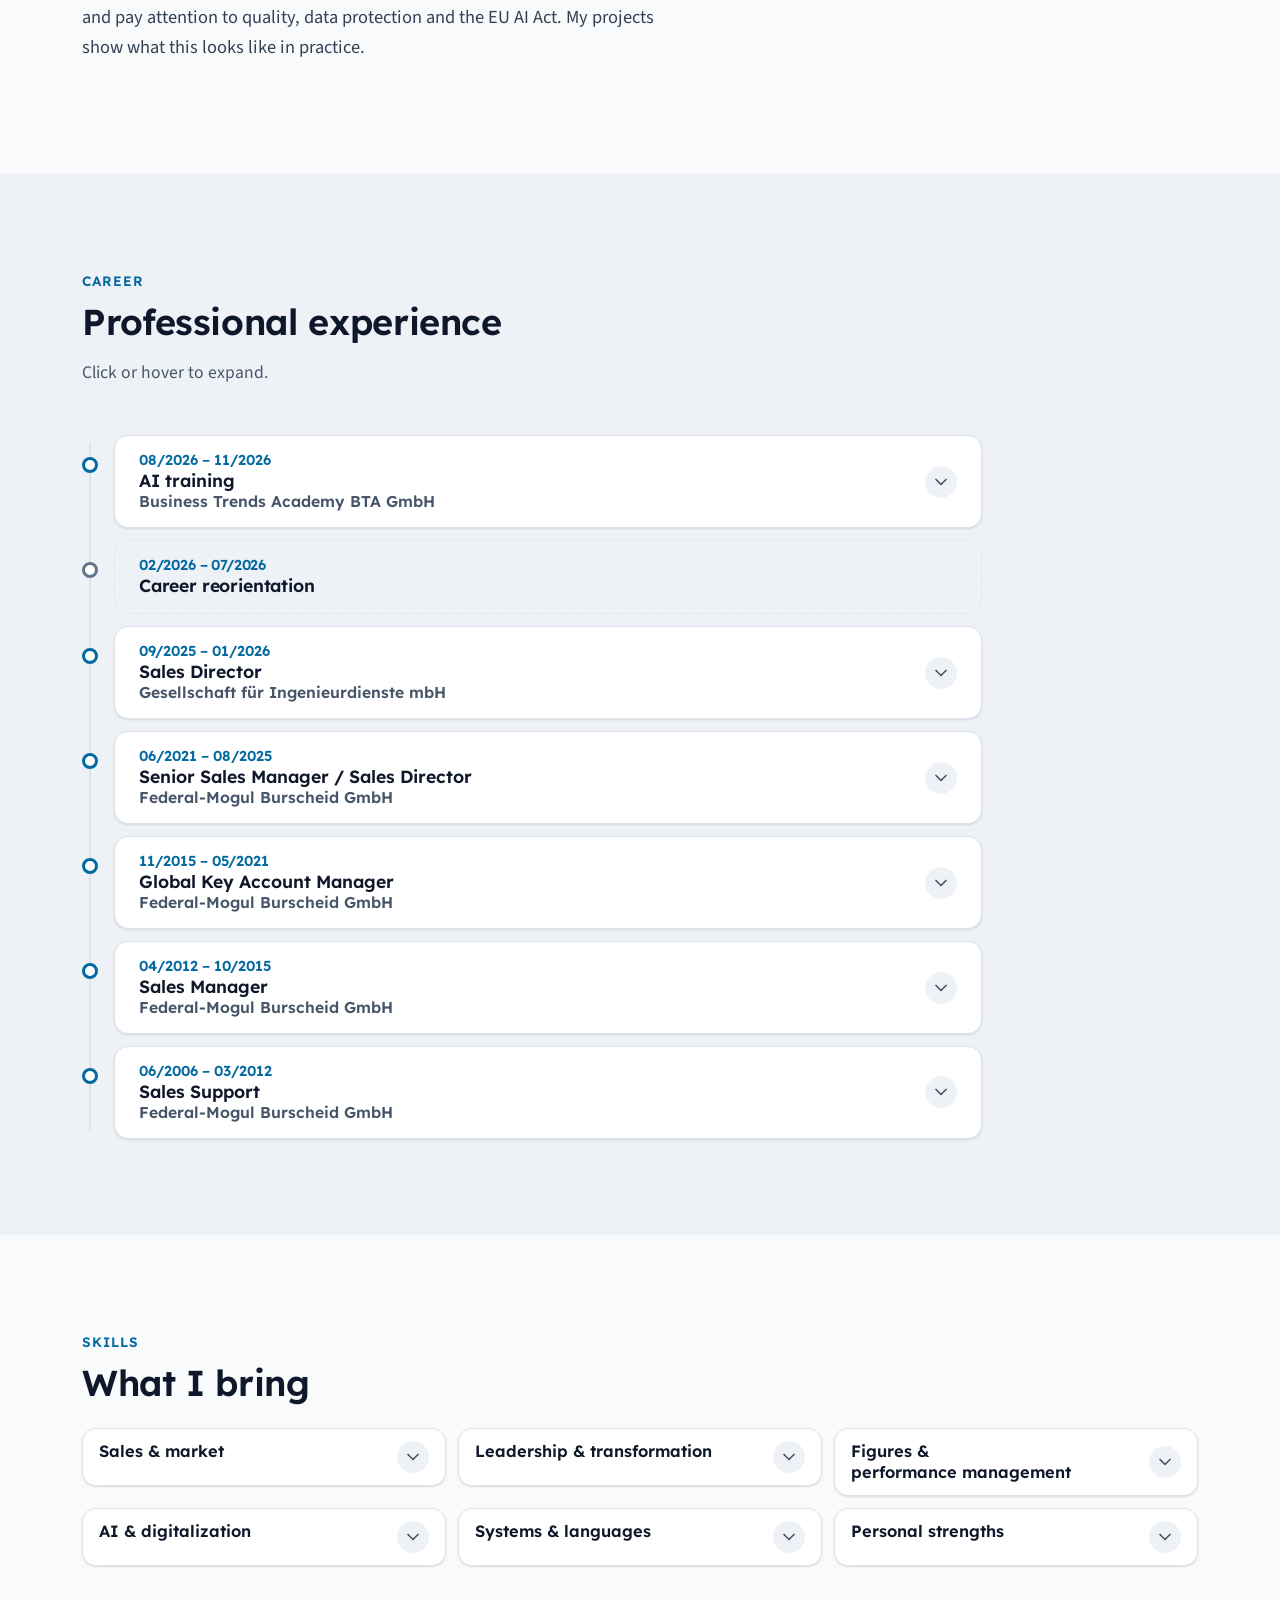
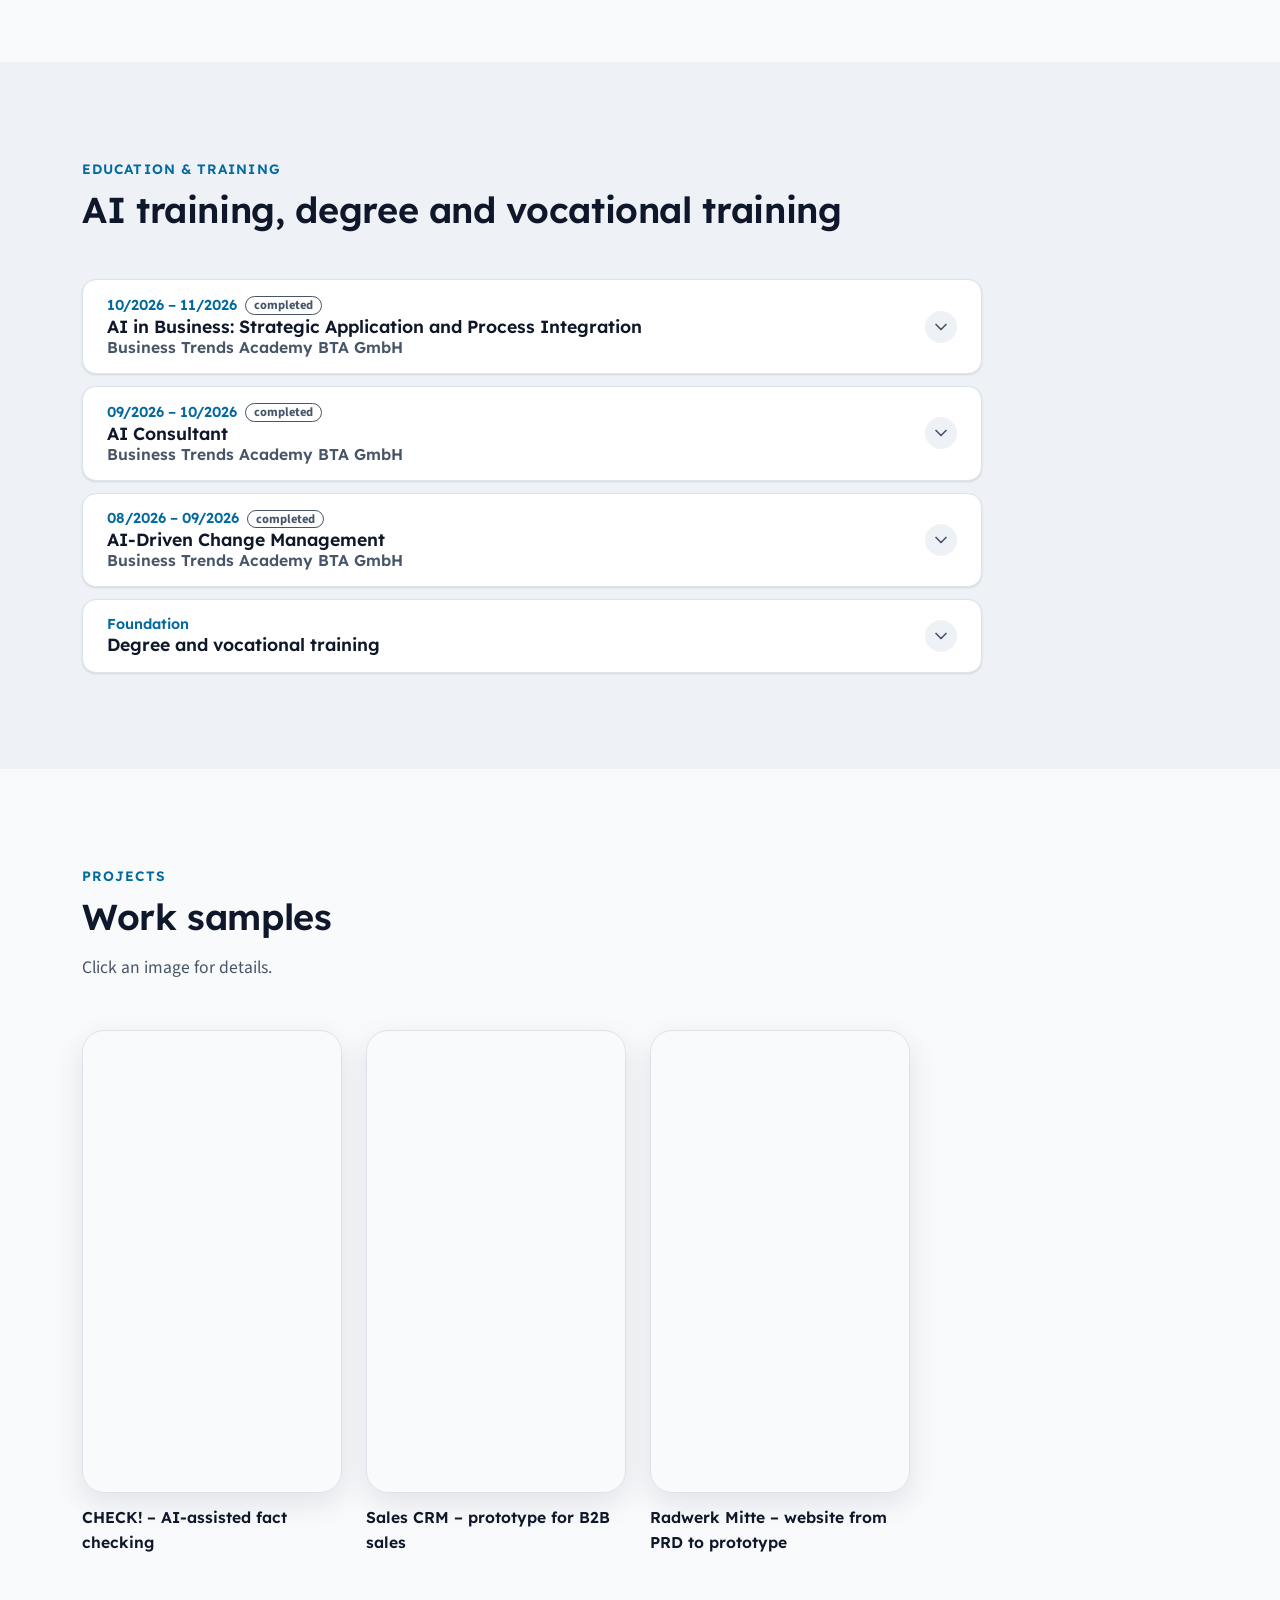
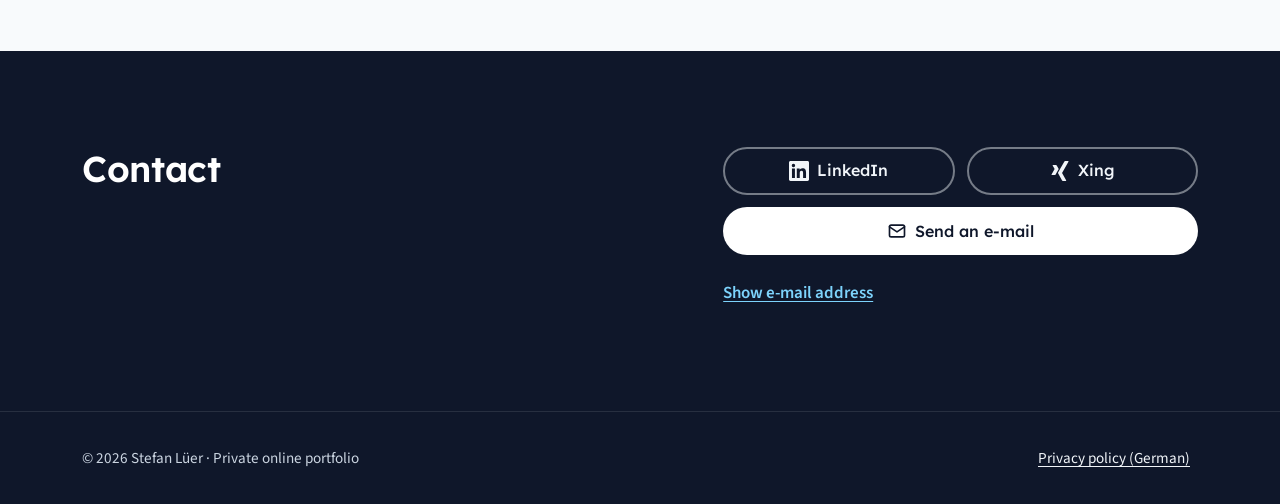
==== commit 09b1b16b: "Kontakt nur mit Überschrift, Kennzahlen oben ausgerichtet und ergänzt, KI-Weiterbildung im Werdegang" ====
--- a/site/index.html
+++ b/site/index.html
@@ -172,9 +172,7 @@
     <section class="section contact" id="kontakt" aria-labelledby="kontakt-title">
       <div class="container contact-inner">
         <div>
-          <p class="section-kicker" data-i18n="nav.kontakt">Kontakt</p>
-          <h2 id="kontakt-title" data-i18n="kontakt.title">Lassen Sie uns sprechen</h2>
-          <p class="section-intro" data-i18n="kontakt.intro">Ob Vertriebsorganisation, Key-Account-Management oder der verantwortungsvolle Einsatz von KI – ich freue mich über Ihre Nachricht.</p>
+          <h2 id="kontakt-title" data-i18n="nav.kontakt">Kontakt</h2>
         </div>
         <div class="contact-box">
           <div class="contact-actions">
--- a/site/css/styles.css
+++ b/site/css/styles.css
@@ -227,8 +227,8 @@
   margin: var(--s-8) 0 0; display: grid; grid-template-columns: repeat(2, minmax(0, 1fr)); gap: 1px;
   background: rgba(255,255,255,.12); border: 1px solid rgba(255,255,255,.12); border-radius: var(--radius); overflow: hidden;
 }
-@media (min-width: 900px) { .stats { max-width: 640px; } }
-.stat { background: var(--c-hero); padding: var(--s-5); display: flex; flex-direction: column-reverse; gap: var(--s-1); }
+@media (min-width: 900px) { .stats { grid-template-columns: repeat(4, minmax(0, 1fr)); } }
+.stat { background: var(--c-hero); padding: var(--s-5); display: flex; flex-direction: column-reverse; justify-content: flex-end; gap: var(--s-1); }
 .stat dt { color: var(--c-on-hero-muted); font-size: .95rem; line-height: 1.4; }
 .stat dd { margin: 0; font-family: var(--f-head); font-weight: 600; font-size: clamp(1.4rem, 1.1rem + 1vw, 1.9rem); color: #fff; font-variant-numeric: tabular-nums; }
 @media (max-width: 599px) { .stats { margin-top: var(--s-6); } .stat { padding: var(--s-4) var(--s-3); } .stat dt { font-size: .85rem; hyphens: auto; } .stat dd { font-size: 1.1rem; } }
@@ -436,7 +436,8 @@
 .contact .section-kicker { color: #7DD3FC; }
 .contact h2 { color: #fff; }
 .contact .section-intro { color: var(--c-on-hero-muted); }
-.contact-inner { display: grid; gap: var(--s-6); align-items: center; }
+.contact-inner { display: grid; gap: var(--s-5); align-items: start; }
+.contact h2 { margin: 0; }
 @media (min-width: 900px) { .contact-inner { grid-template-columns: 1.3fr 1fr; } }
 .contact-actions { display: grid; grid-template-columns: 1fr 1fr; gap: var(--s-3); max-width: 480px; }
 .contact-actions .contact-mail { grid-column: 1 / -1; }
